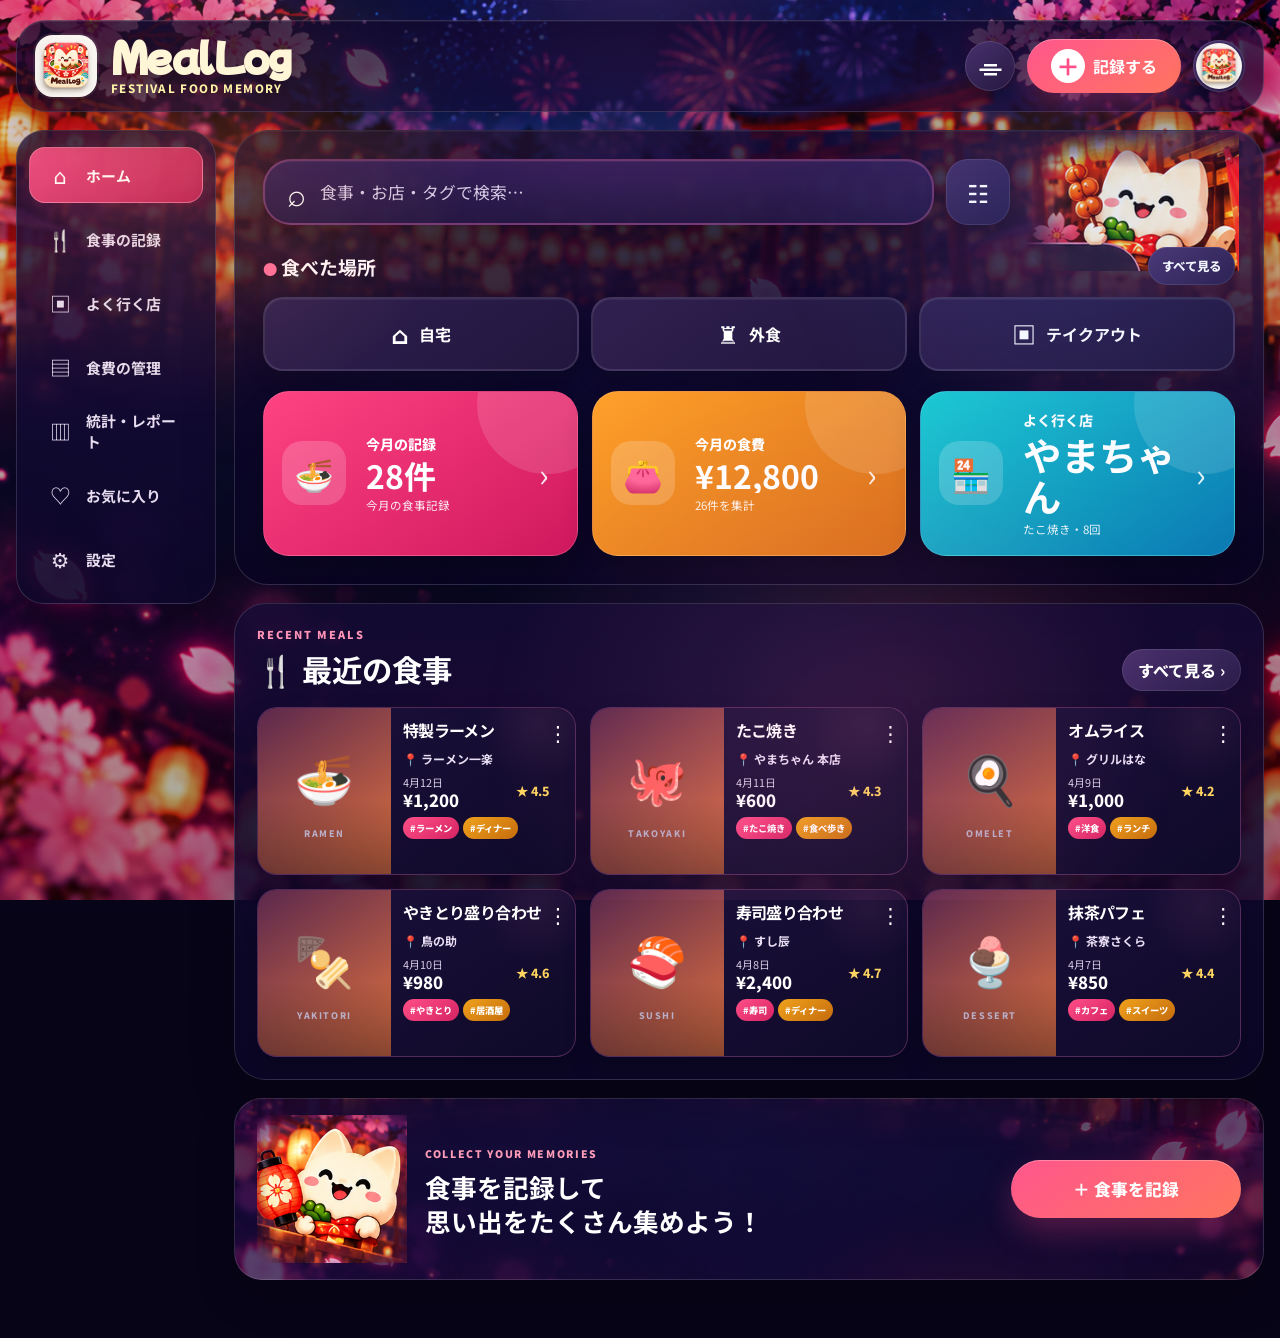
==== preview.html @ 5fcbb05e "Add files via upload" ====
<!doctype html>
<html lang="ja">
<head>
  <meta charset="utf-8" />
  <meta name="viewport" content="width=device-width, initial-scale=1, viewport-fit=cover" />
  <meta name="theme-color" content="#140b32" />
  <meta name="apple-mobile-web-app-capable" content="yes" />
  <meta name="apple-mobile-web-app-status-bar-style" content="default" />
  <meta name="apple-mobile-web-app-title" content="MealLog" />
  <title>MealLog | FOOD MEMORY</title>
  <meta name="description" content="お祭り気分で楽しく記録できる、写真付き食事記録アプリ MealLog" />
  <link rel="preconnect" href="https://fonts.googleapis.com" />
  <link rel="preconnect" href="https://fonts.gstatic.com" crossorigin />
  <link href="https://fonts.googleapis.com/css2?family=Mochiy+Pop+One&family=Noto+Sans+JP:wght@400;500;600;700;800&display=swap" rel="stylesheet" />
  <link rel="stylesheet" href="./styles.css?v=020" />
  <link rel="stylesheet" href="./v003.css?v=020" />
  <link rel="stylesheet" href="./v004.css?v=020" />
  <link rel="stylesheet" href="./v005.css?v=020" />
  <link rel="stylesheet" href="./v006.css?v=020" />
  <link rel="stylesheet" href="./v009.css?v=020" />
  <link rel="stylesheet" href="./v011.css?v=020" />
  <link rel="stylesheet" href="./v018.css?v=020" />
  <link rel="stylesheet" href="./v019.css?v=020" />
  <link rel="stylesheet" href="./v020.css?v=020" />
  <link rel="stylesheet" href="./v022.css?v=022" />
  <link rel="manifest" href="./manifest.webmanifest?v=022" />
  <link rel="icon" type="image/png" sizes="192x192" href="./icons/icon-192.png" />
  <link rel="apple-touch-icon" href="./icons/apple-touch-icon.png" />
<style>
.setup-view,.auth-view{display:none!important}.meal-cover-placeholder{display:grid;place-items:center;align-content:center;background:linear-gradient(145deg,#5b284d,#e37340)!important;color:white}.meal-cover-placeholder span{font-size:48px}.meal-cover-placeholder small{font-size:9px;letter-spacing:.18em;margin-top:8px}
</style></head>
<body>
  <div id="toast" class="toast" role="status" aria-live="polite"></div>

  <section id="setupView" class="setup-view hidden">
    <div class="setup-card">
      <img class="brand-icon large" src="./icons/icon-192.png" alt="" aria-hidden="true" />
      <p class="eyebrow">MealLog Ver.0.22</p>
      <h1>Supabaseの接続設定が必要です</h1>
      <p><code>config.js</code> にProject URLとPublishable keyを設定してください。</p>
    </div>
  </section>

  <section id="authView" class="auth-view hidden">
    <div class="auth-shell">
      <div class="auth-visual">
        <div class="auth-visual-content">
          <img class="brand-icon large" src="./icons/icon-192.png" alt="MealLog" />
          <p class="eyebrow light">MATSURI FOOD MEMORY</p>
          <div class="festival-mini-badges"><span>わくわく記録</span><span>写真で残す</span><span>毎日の一皿</span></div>
          <h1>今日のごはんを、<br />お祭り気分で残そう。</h1>
          <p>撮って・残して・見返して楽しい。ポップで使いやすい MealLog にデザインをアップデート。</p>
        </div>
        <div class="food-orbs" aria-hidden="true"><span></span><span></span><span></span></div>
      </div>

      <div class="auth-panel">
        <div class="auth-panel-inner">
          <div class="mobile-brand"><img class="brand-icon" src="./icons/icon-192.png" alt="" /><strong>MealLog</strong></div>
          <p class="eyebrow">WELCOME</p>
          <h2 id="authTitle">おかえりなさい</h2>
          <p id="authLead" class="subtle">Googleアカウントですぐにログインできます</p>

          <button id="googleLoginButton" class="google-button" type="button">
            <span class="google-icon" aria-hidden="true">
              <svg viewBox="0 0 24 24" width="20" height="20" role="img" aria-hidden="true">
                <path fill="#4285F4" d="M21.35 12.2c0-.64-.06-1.25-.16-1.84H12v3.48h5.25a4.5 4.5 0 0 1-1.95 2.95v2.45h3.16c1.85-1.7 2.89-4.22 2.89-7.04Z"/>
                <path fill="#34A853" d="M12 21.75c2.64 0 4.85-.88 6.46-2.39l-3.16-2.45c-.88.59-2 .94-3.3.94-2.55 0-4.72-1.72-5.49-4.04H3.25v2.53A9.75 9.75 0 0 0 12 21.75Z"/>
                <path fill="#FBBC05" d="M6.51 13.81A5.86 5.86 0 0 1 6.2 12c0-.63.11-1.24.31-1.81V7.66H3.25A9.75 9.75 0 0 0 2.25 12c0 1.57.38 3.06 1 4.34l3.26-2.53Z"/>
                <path fill="#EA4335" d="M12 6.15c1.44 0 2.73.5 3.75 1.47l2.8-2.8C16.85 3.24 14.64 2.25 12 2.25a9.75 9.75 0 0 0-8.75 5.41l3.26 2.53C7.28 7.87 9.45 6.15 12 6.15Z"/>
              </svg>
            </span>
            <span>Googleで続ける</span>
          </button>

          <div class="auth-divider"><span>または</span></div>
          <form id="authForm" class="form-stack">
            <label><span>メールアドレス</span><input id="emailInput" type="email" autocomplete="email" placeholder="name@example.com" required /></label>
            <label>
              <span>パスワード</span>
              <div class="password-wrap">
                <input id="passwordInput" type="password" autocomplete="current-password" minlength="6" placeholder="6文字以上" required />
                <button id="togglePassword" class="icon-button inside" type="button" aria-label="パスワードを表示">見る</button>
              </div>
            </label>
            <button id="authSubmit" class="primary-button" type="submit">ログイン</button>
          </form>
          <button id="switchAuthMode" class="text-button" type="button">はじめて使う方はこちら</button>
          <p id="authMessage" class="form-message" aria-live="polite"></p>
        </div>
      </div>
    </div>
  </section>

  <main id="appView" class="app-view">
    <div class="festival-shell">
      <header class="app-header">
        <div class="app-brand" aria-label="MealLog">
          <img src="./icons/icon-192.png" alt="MealLog" class="app-brand-icon" />
          <div class="app-brand-copy"><strong>MealLog</strong><small>FESTIVAL FOOD MEMORY</small></div>
        </div>
        <div class="app-header-actions">
          <button id="shareButtonTop" class="round-action share-action" type="button" aria-label="共有">⌯</button>
          <button id="openUploadTop" class="record-button" type="button"><span>＋</span><strong>記録する</strong></button>
          <button id="profileButton" class="profile-action" type="button" aria-label="アカウントメニュー"><img src="./icons/icon-192.png" alt="" /><span id="avatarText" class="visually-hidden">M</span></button>
        </div>
        <div id="profileMenu" class="profile-menu hidden"><p id="profileEmail"></p><button id="logoutButton" type="button">ログアウト</button></div>
      </header>

      <div class="app-layout">
        <aside class="desktop-sidebar" aria-label="メニュー">
          <button class="side-nav active" type="button" data-side-action="home"><span>⌂</span><b>ホーム</b></button>
          <button class="side-nav" type="button" data-side-action="meals"><span>🍴</span><b>食事の記録</b></button>
          <button class="side-nav" type="button" data-side-action="stores"><span>▣</span><b>よく行く店</b></button>
          <button class="side-nav" type="button" data-side-action="spend"><span>▤</span><b>食費の管理</b></button>
          <button class="side-nav" type="button" data-side-action="stats"><span>▥</span><b>統計・レポート</b></button>
          <button class="side-nav" type="button" data-side-action="favorite"><span>♡</span><b>お気に入り</b></button>
          <button class="side-nav" type="button" data-side-action="settings"><span>⚙</span><b>設定</b></button>
        </aside>

        <section class="main-stage">
          <section class="dashboard-panel">
            <div class="dashboard-mascot" aria-hidden="true"><img src="./assets/mascot-hero.png" alt="" /></div>
            <div class="search-row">
              <label class="search-field"><span>⌕</span><input id="heroSearchInput" type="search" placeholder="食事・お店・タグで検索…" /></label>
              <button id="heroRefreshButton" class="filter-button" type="button" aria-label="更新">☷</button>
            </div>

            <div class="place-section">
              <div class="place-section-head"><h2><span>●</span> 食べた場所</h2><button id="clearPlaceFilterButton" class="clear-place active" type="button">すべて見る</button></div>
              <div class="place-buttons">
                <button class="place-button home" type="button" data-place-filter="home"><span class="place-icon">⌂</span><strong>自宅</strong></button>
                <button class="place-button dineout" type="button" data-place-filter="dineout"><span class="place-icon">♜</span><strong>外食</strong></button>
                <button class="place-button takeout" type="button" data-place-filter="takeout"><span class="place-icon">▣</span><strong>テイクアウト</strong></button>
              </div>
            </div>

            <div class="summary-grid">
              <article class="summary-tile count-tile">
                <div class="summary-icon">🍜</div>
                <div class="summary-copy"><span>今月の記録</span><strong id="summaryCount">28件</strong><small id="summaryCountSub">今月の食事記録</small></div>
                <div class="summary-arrow">›</div>
              </article>
              <article class="summary-tile spend-tile">
                <div class="summary-icon">👛</div>
                <div class="summary-copy"><span>今月の食費</span><strong id="summarySpend">¥12,800</strong><small id="summarySpendSub">26件を集計</small></div>
                <div class="summary-arrow">›</div>
              </article>
              <article class="summary-tile store-tile">
                <div class="summary-icon shop-icon">🏪</div>
                <div class="summary-copy"><span>よく行く店</span><strong id="summaryTopStore">やまちゃん</strong><small id="summaryTopStoreSub">たこ焼き・8回</small></div>
                <div class="summary-arrow">›</div>
              </article>
            </div>
          </section>

          <section id="recentMealsSection" class="recent-panel">
            <div class="recent-heading"><div><p>RECENT MEALS</p><h2>🍴 最近の食事</h2></div><div class="view-tools"><input id="searchInput" type="search" hidden /><button id="refreshButton" class="view-all-button" type="button">すべて見る ›</button></div></div>
            <div id="loadingState" class="state-card hidden"></div>
      <div id="emptyState" class="empty-state hidden"></div>
      <div id="timeline" class="timeline-grid">
        <article class="meal-card"><div class="meal-cover meal-cover-placeholder"><span>🍜</span><small>RAMEN</small></div><div class="meal-body"><button class="meal-kebab">⋮</button><h3>特製ラーメン</h3><div class="meal-location-line"><span class="place-inline">📍 ラーメン一楽</span></div><div class="meal-stats-row"><strong class="meal-price-main">¥1,200</strong><span class="meal-rating-main">★ 4.5</span><time class="meal-card-date">4月12日</time></div><div class="meal-tags"><span class="meal-tag place">#ラーメン</span><span class="meal-tag storetag">#ディナー</span></div></div></article>
        <article class="meal-card"><div class="meal-cover meal-cover-placeholder"><span>🐙</span><small>TAKOYAKI</small></div><div class="meal-body"><button class="meal-kebab">⋮</button><h3>たこ焼き</h3><div class="meal-location-line"><span class="place-inline">📍 やまちゃん 本店</span></div><div class="meal-stats-row"><strong class="meal-price-main">¥600</strong><span class="meal-rating-main">★ 4.3</span><time class="meal-card-date">4月11日</time></div><div class="meal-tags"><span class="meal-tag place">#たこ焼き</span><span class="meal-tag storetag">#食べ歩き</span></div></div></article>
        <article class="meal-card"><div class="meal-cover meal-cover-placeholder"><span>🍳</span><small>OMELET</small></div><div class="meal-body"><button class="meal-kebab">⋮</button><h3>オムライス</h3><div class="meal-location-line"><span class="place-inline">📍 グリルはな</span></div><div class="meal-stats-row"><strong class="meal-price-main">¥1,000</strong><span class="meal-rating-main">★ 4.2</span><time class="meal-card-date">4月9日</time></div><div class="meal-tags"><span class="meal-tag place">#洋食</span><span class="meal-tag storetag">#ランチ</span></div></div></article>
        <article class="meal-card"><div class="meal-cover meal-cover-placeholder"><span>🍢</span><small>YAKITORI</small></div><div class="meal-body"><button class="meal-kebab">⋮</button><h3>やきとり盛り合わせ</h3><div class="meal-location-line"><span class="place-inline">📍 鳥の助</span></div><div class="meal-stats-row"><strong class="meal-price-main">¥980</strong><span class="meal-rating-main">★ 4.6</span><time class="meal-card-date">4月10日</time></div><div class="meal-tags"><span class="meal-tag place">#やきとり</span><span class="meal-tag storetag">#居酒屋</span></div></div></article>
        <article class="meal-card"><div class="meal-cover meal-cover-placeholder"><span>🍣</span><small>SUSHI</small></div><div class="meal-body"><button class="meal-kebab">⋮</button><h3>寿司盛り合わせ</h3><div class="meal-location-line"><span class="place-inline">📍 すし辰</span></div><div class="meal-stats-row"><strong class="meal-price-main">¥2,400</strong><span class="meal-rating-main">★ 4.7</span><time class="meal-card-date">4月8日</time></div><div class="meal-tags"><span class="meal-tag place">#寿司</span><span class="meal-tag storetag">#ディナー</span></div></div></article>
        <article class="meal-card"><div class="meal-cover meal-cover-placeholder"><span>🍨</span><small>DESSERT</small></div><div class="meal-body"><button class="meal-kebab">⋮</button><h3>抹茶パフェ</h3><div class="meal-location-line"><span class="place-inline">📍 茶寮さくら</span></div><div class="meal-stats-row"><strong class="meal-price-main">¥850</strong><span class="meal-rating-main">★ 4.4</span><time class="meal-card-date">4月7日</time></div><div class="meal-tags"><span class="meal-tag place">#カフェ</span><span class="meal-tag storetag">#スイーツ</span></div></div></article>
      </div>
          </section>

          <section class="bottom-cta" aria-label="記録の案内">
            <div class="cta-mascot"><img src="./assets/mascot-bottom.png" alt="" /></div>
            <div class="cta-copy"><small>COLLECT YOUR MEMORIES</small><h3>食事を記録して<br />思い出をたくさん集めよう！</h3></div>
            <button id="openUploadBottom" class="record-button large" type="button">＋ 食事を記録</button>
          </section>
        </section>
      </div>
    </div>
  </main>

  <dialog id="uploadDialog" class="modal">
    <form id="mealForm" method="dialog" class="modal-card">
      <div class="modal-header">
        <div><p id="formEyebrow" class="eyebrow">NEW ENTRY</p><h2 id="formTitle">食事を記録</h2></div>
        <button id="closeUpload" class="icon-button" type="button" aria-label="閉じる">×</button>
      </div>

      <div class="photo-actions">
        <button id="cameraButton" class="photo-action camera" type="button"><span class="action-icon">●</span><span><strong>カメラで撮る</strong><small>今の一皿を撮影</small></span></button>
        <button id="libraryButton" class="photo-action library" type="button"><span class="action-icon">▦</span><span><strong>写真から選ぶ</strong><small>複数選択できます</small></span></button>
        <input id="cameraInput" class="visually-hidden" type="file" accept="image/*" capture="environment" />
        <input id="libraryInput" class="visually-hidden" type="file" accept="image/*" multiple />
      </div>

      <div id="previewArea" class="preview-area hidden">
        <div class="preview-heading"><span>写真</span><button id="clearPhotos" type="button">すべて外す</button></div>
        <div id="previewGrid" class="preview-grid"></div>
        <p id="photoEditHint" class="photo-edit-hint hidden">既存写真の×を押すと、保存時にクラウドから削除されます。</p>
      </div>

      <div class="form-grid">
        <label class="wide"><span>食べたもの</span><input id="mealTitle" type="text" maxlength="80" placeholder="例：豚骨ラーメン" required /></label>

        <div class="wide field-block">
          <span class="field-label">食べた場所</span>
          <div class="choice-pills" role="radiogroup" aria-label="食べた場所">
            <label><input type="radio" name="placeType" value="home" checked /><span>自宅</span></label>
            <label><input type="radio" name="placeType" value="dineout" /><span>外食</span></label>
            <label><input type="radio" name="placeType" value="takeout" /><span>テイクアウト</span></label>
          </div>
        </div>

        <label id="storeNameField" class="wide hidden"><span>店舗名 <em>任意</em></span><input id="storeName" type="text" maxlength="120" placeholder="例：○○ラーメン 敦賀店" /></label>

        <label class="price-field"><span>価格 <em>任意</em></span><input id="priceInput" type="number" min="0" step="1" inputmode="numeric" placeholder="例：980" /><small>円。入力すると店舗ごとの集計に使えます。</small></label>

        <label class="wide share-select-field">
          <span>共有範囲</span>
          <select id="shareGroupSelect">
            <option value="">自分だけ</option>
          </select>
          <small>共有グループを選ぶと、そのメンバーにもこの記録が表示されます。</small>
        </label>

        <label><span>日時</span><input id="eatenAt" type="datetime-local" required /></label>

        <div class="wide field-block rating-block">
          <span class="field-label">評価 <em>任意</em></span>
          <div class="rating-row">
            <div id="ratingStars" class="rating-stars" aria-label="評価">
              <button type="button" data-rating="1" aria-label="1点">★</button>
              <button type="button" data-rating="2" aria-label="2点">★</button>
              <button type="button" data-rating="3" aria-label="3点">★</button>
              <button type="button" data-rating="4" aria-label="4点">★</button>
              <button type="button" data-rating="5" aria-label="5点">★</button>
            </div>
            <button id="clearRating" class="clear-rating" type="button">未評価に戻す</button>
          </div>
          <input id="ratingInput" type="hidden" value="" />
        </div>

        <label class="wide"><span>メモ <em>任意</em></span><textarea id="mealNote" rows="4" maxlength="800" placeholder="おいしかったもの、また食べたいものなど"></textarea></label>
      </div>

      <div class="modal-footer"><span id="uploadStatus" class="upload-status"></span><button id="saveMeal" class="primary-button" type="submit">クラウドに保存</button></div>
    </form>
  </dialog>

  <dialog id="detailDialog" class="modal detail-modal">
    <article class="modal-card detail-card">
      <button id="closeDetail" class="icon-button detail-close" type="button" aria-label="閉じる">×</button>
      <div id="detailContent"></div>
    </article>
  </dialog>

  <dialog id="storeHistoryDialog" class="modal store-history-modal">
    <article class="modal-card store-history-card">
      <button id="closeStoreHistory" class="icon-button detail-close" type="button" aria-label="閉じる">×</button>
      <div id="storeHistoryContent"></div>
    </article>
  </dialog>

  <dialog id="shareDialog" class="modal share-modal">
    <article class="modal-card share-card">
      <div class="modal-header">
        <div>
          <p class="eyebrow">SHARING</p>
          <h2>共有グループ</h2>
          <p class="share-lead">家族などでグループを作ると、同じ食事記録をそれぞれの端末から見られます。</p>
        </div>
        <button id="closeShare" class="icon-button" type="button" aria-label="閉じる">×</button>
      </div>

      <div id="shareGroupsList" class="share-groups-list"></div>

      <div class="share-actions-grid">
        <form id="createGroupForm" class="share-action-card">
          <span class="share-action-kicker">新しく作る</span>
          <strong>共有グループを作成</strong>
          <input id="newGroupName" type="text" maxlength="40" placeholder="例：家族" required />
          <button class="primary-button small" type="submit">グループを作る</button>
        </form>

        <form id="joinGroupForm" class="share-action-card">
          <span class="share-action-kicker">参加する</span>
          <strong>招待コードで参加</strong>
          <input id="inviteCodeInput" type="text" maxlength="20" autocomplete="off" placeholder="招待コード" required />
          <button class="secondary-button share-join-button" type="submit">参加する</button>
        </form>
      </div>

      <p id="shareMessage" class="share-message" aria-live="polite"></p>
    </article>
  </dialog>

</body>
</html>
---- styles.css ----
:root {
  --bg: #fff8f5;
  --surface: rgba(255,255,255,.86);
  --surface-solid: #ffffff;
  --ink: #241f1d;
  --muted: #847873;
  --line: #eee4df;
  --brand: #ff5e78;
  --brand-deep: #eb3f61;
  --brand-soft: #ffe6eb;
  --peach: #ffd5c7;
  --shadow: 0 20px 55px rgba(83, 48, 40, .10);
  --shadow-soft: 0 10px 30px rgba(83, 48, 40, .08);
  --radius-xl: 30px;
  --radius-lg: 22px;
  --radius-md: 16px;
}

* { box-sizing: border-box; }
html { min-height: 100%; background: var(--bg); }
body {
  margin: 0;
  min-height: 100vh;
  font-family: "Noto Sans JP", system-ui, -apple-system, BlinkMacSystemFont, "Segoe UI", sans-serif;
  color: var(--ink);
  background:
    radial-gradient(circle at 7% 4%, rgba(255, 193, 181, .35), transparent 27rem),
    radial-gradient(circle at 92% 12%, rgba(255, 226, 220, .7), transparent 24rem),
    var(--bg);
}
button, input, textarea { font: inherit; }
button { cursor: pointer; }
.hidden { display: none !important; }
.visually-hidden { position:absolute !important; width:1px; height:1px; padding:0; margin:-1px; overflow:hidden; clip:rect(0,0,0,0); white-space:nowrap; border:0; }

.eyebrow { margin: 0 0 8px; font-size: 11px; font-weight: 800; letter-spacing: .18em; color: var(--brand-deep); }
.eyebrow.light { color: rgba(255,255,255,.72); }
.subtle { color: var(--muted); }

.brand-mark {
  width: 42px; height: 42px; border-radius: 14px; display:grid; place-items:center;
  background: linear-gradient(145deg, #ff7c90, #f34567); color:white; font-weight: 800;
  box-shadow: 0 9px 20px rgba(239,63,97,.24);
}
.brand-mark.large { width: 64px; height: 64px; border-radius: 20px; font-size: 22px; }

/* Setup */
.setup-view { min-height:100vh; display:grid; place-items:center; padding:24px; }
.setup-card { max-width:620px; background:white; border:1px solid var(--line); border-radius:28px; padding:34px; box-shadow:var(--shadow); }
.setup-card h1 { margin:12px 0; font-size:clamp(24px,4vw,36px); }
.setup-card p { color:var(--muted); line-height:1.8; }
.setup-card code { background:#fff1f4; color:#c62d4e; padding:2px 6px; border-radius:6px; }
.setup-files { display:flex; flex-wrap:wrap; gap:8px; margin-top:18px; }
.setup-files span { padding:8px 11px; border-radius:999px; background:#f7f2ef; font-size:12px; font-weight:700; }

/* Auth */
.auth-view { min-height:100vh; padding:22px; display:grid; place-items:center; }
.auth-shell { width:min(1080px,100%); min-height:680px; border-radius:36px; overflow:hidden; display:grid; grid-template-columns:1.08fr .92fr; background:white; box-shadow:var(--shadow); border:1px solid rgba(255,255,255,.9); }
.auth-visual { position:relative; overflow:hidden; padding:56px; color:white; background:
  linear-gradient(150deg, rgba(86,33,27,.12), rgba(45,14,10,.26)),
  radial-gradient(circle at 25% 20%, #ff9b8c 0, #ff6d79 35%, #e94362 100%); }
.auth-visual::after { content:""; position:absolute; inset:auto -80px -120px auto; width:430px; height:430px; border-radius:50%; background:rgba(255,255,255,.10); filter:blur(1px); }
.auth-visual-content { position:relative; z-index:2; max-width:470px; }
.auth-visual h1 { font-size:clamp(38px,5.2vw,64px); letter-spacing:-.04em; line-height:1.18; margin:26px 0 18px; }
.auth-visual p { line-height:1.9; color:rgba(255,255,255,.85); }
.food-orbs span { position:absolute; border-radius:50%; background:rgba(255,255,255,.13); border:1px solid rgba(255,255,255,.18); backdrop-filter:blur(12px); }
.food-orbs span:nth-child(1){ width:145px;height:145px;right:62px;top:70px; }
.food-orbs span:nth-child(2){ width:82px;height:82px;right:170px;bottom:90px; }
.food-orbs span:nth-child(3){ width:210px;height:210px;left:-90px;bottom:-40px; }
.auth-panel { display:grid; place-items:center; padding:52px; }
.auth-panel-inner { width:min(380px,100%); }
.auth-panel h2 { margin:0; font-size:34px; letter-spacing:-.03em; }
.mobile-brand { display:none; align-items:center; gap:12px; margin-bottom:34px; }
.google-button { width:100%; min-height:52px; margin-top:26px; border:1px solid #ded7d3; border-radius:14px; background:#fff; color:#332d2a; display:flex; align-items:center; justify-content:center; gap:11px; font-weight:700; box-shadow:0 7px 20px rgba(83,48,40,.05); transition:.18s ease; }
.google-button:hover { background:#fffaf8; border-color:#cfc5c0; transform:translateY(-1px); box-shadow:0 10px 24px rgba(83,48,40,.08); }
.google-button:disabled { opacity:.6; cursor:not-allowed; transform:none; }
.google-icon { width:22px; height:22px; display:grid; place-items:center; flex:0 0 auto; }
.auth-divider { display:flex; align-items:center; gap:12px; margin:22px 0 0; color:#a0948f; font-size:11px; }
.auth-divider::before,.auth-divider::after { content:""; height:1px; flex:1; background:var(--line); }
.auth-divider span { white-space:nowrap; }
.form-stack { display:grid; gap:18px; margin-top:28px; }
.form-stack label > span, .form-grid label > span { display:block; margin-bottom:8px; font-size:13px; font-weight:700; color:#5f5652; }
input, textarea { width:100%; border:1px solid var(--line); border-radius:14px; padding:14px 15px; background:#fffdfc; color:var(--ink); outline:none; transition:.2s ease; }
input:focus, textarea:focus { border-color:#ff8798; box-shadow:0 0 0 4px rgba(255,94,120,.10); background:white; }
.password-wrap { position:relative; }
.password-wrap input { padding-right:62px; }
.icon-button.inside { position:absolute; right:8px; top:50%; transform:translateY(-50%); font-size:11px; }
.primary-button { border:0; color:white; background:linear-gradient(135deg,var(--brand),var(--brand-deep)); border-radius:14px; min-height:50px; padding:0 20px; font-weight:800; box-shadow:0 12px 25px rgba(235,63,97,.20); }
.primary-button:hover { filter:brightness(.98); transform:translateY(-1px); }
.primary-button:disabled { opacity:.6; cursor:not-allowed; transform:none; }
.primary-button.small { min-height:44px; }
.text-button { width:100%; border:0; background:transparent; color:var(--brand-deep); font-weight:700; margin-top:18px; padding:10px; }
.form-message { min-height:22px; margin:10px 0 0; font-size:12px; color:#bb3751; line-height:1.6; }

/* App */
.topbar { position:sticky; top:0; z-index:20; height:78px; padding:0 max(22px,calc((100vw - 1180px)/2)); display:flex; align-items:center; justify-content:space-between; background:rgba(255,248,245,.82); backdrop-filter:blur(18px); border-bottom:1px solid rgba(238,228,223,.75); }
.brand { display:flex; align-items:center; gap:12px; text-decoration:none; color:var(--ink); }
.brand strong { display:block; font-size:18px; letter-spacing:-.02em; }
.brand small { color:var(--muted); text-transform:uppercase; letter-spacing:.12em; font-size:8px; }
.topbar-actions { display:flex; align-items:center; gap:10px; }
.compact-add { border:0; border-radius:999px; background:#241f1d; color:white; padding:11px 16px; font-size:12px; font-weight:800; }
.avatar-button { width:42px; height:42px; border-radius:50%; border:1px solid var(--line); background:white; font-weight:800; color:var(--brand-deep); box-shadow:var(--shadow-soft); }
.profile-menu { position:fixed; z-index:40; top:70px; right:max(22px,calc((100vw - 1180px)/2)); min-width:250px; padding:16px; border:1px solid var(--line); background:white; border-radius:18px; box-shadow:var(--shadow); }
.profile-menu p { font-size:12px; color:var(--muted); overflow-wrap:anywhere; }
.profile-menu button { width:100%; border:0; border-radius:12px; background:#fff0f3; color:#be2d4b; padding:11px; font-weight:700; }

.hero { width:min(1180px,calc(100% - 44px)); margin:44px auto 24px; min-height:260px; border-radius:34px; padding:42px; display:flex; align-items:flex-end; justify-content:space-between; gap:30px; background:
  linear-gradient(110deg, rgba(255,255,255,.94), rgba(255,246,243,.79)),
  radial-gradient(circle at 90% 20%, #ffb6ad, transparent 18rem); border:1px solid rgba(255,255,255,.9); box-shadow:var(--shadow-soft); overflow:hidden; position:relative; }
.hero::before { content:""; position:absolute; width:310px; height:310px; right:-80px; top:-100px; border-radius:50%; background:linear-gradient(145deg,#ffb3ae,#ff7288); opacity:.35; }
.hero::after { content:""; position:absolute; width:160px; height:160px; right:220px; bottom:-100px; border-radius:50%; background:#ffd6cd; opacity:.55; }
.hero > * { position:relative; z-index:2; }
.hero h1 { font-size:clamp(30px,4.6vw,54px); line-height:1.22; letter-spacing:-.045em; margin:0 0 14px; }
.hero p:not(.eyebrow) { margin:0; max-width:650px; color:var(--muted); line-height:1.8; }
.hero-add { flex:0 0 auto; display:flex; align-items:center; gap:12px; min-width:215px; padding:14px; border:0; background:#241f1d; color:white; border-radius:18px; box-shadow:0 12px 28px rgba(36,31,29,.18); text-align:left; }
.hero-add-icon { width:44px;height:44px;border-radius:14px;display:grid;place-items:center;background:var(--brand);font-size:26px; }
.hero-add strong,.hero-add small { display:block; }
.hero-add small { color:#cfc9c6; margin-top:2px; font-size:10px; }

.content-shell { width:min(1180px,calc(100% - 44px)); margin:0 auto 110px; }
.section-heading { display:flex; justify-content:space-between; align-items:end; gap:20px; padding:22px 2px; }
.section-heading h2 { margin:0; font-size:28px; letter-spacing:-.035em; }
.view-tools { display:flex; gap:10px; align-items:center; }
.search-box { min-width:290px; display:flex; align-items:center; gap:8px; padding:0 12px; background:white; border:1px solid var(--line); border-radius:14px; }
.search-box input { border:0; box-shadow:none!important; padding:11px 0; background:transparent; }
.secondary-button { border:1px solid var(--line); border-radius:14px; background:white; padding:11px 15px; font-weight:700; color:#625853; }

.timeline-grid { display:grid; grid-template-columns:repeat(3,1fr); gap:18px; }
.meal-card { min-width:0; background:white; border:1px solid var(--line); border-radius:24px; overflow:hidden; box-shadow:var(--shadow-soft); transition:.18s ease; }
.meal-card:hover { transform:translateY(-3px); box-shadow:var(--shadow); }
.meal-cover { position:relative; aspect-ratio:4/3; overflow:hidden; background:#f3ece9; cursor:pointer; }
.meal-cover img { width:100%; height:100%; object-fit:cover; display:block; transition:.25s ease; }
.meal-card:hover .meal-cover img { transform:scale(1.025); }
.photo-count { position:absolute; right:12px; bottom:12px; padding:6px 9px; border-radius:999px; background:rgba(28,24,23,.72); color:white; font-size:10px; backdrop-filter:blur(10px); }
.meal-body { padding:18px; }
.meal-meta { display:flex; align-items:center; justify-content:space-between; gap:8px; color:var(--muted); font-size:10px; }
.meal-card h3 { margin:8px 0 7px; font-size:19px; line-height:1.45; letter-spacing:-.02em; }
.meal-note { color:#766c67; font-size:12px; line-height:1.7; display:-webkit-box; -webkit-line-clamp:2; -webkit-box-orient:vertical; overflow:hidden; min-height:40px; }
.meal-actions { display:flex; justify-content:space-between; align-items:center; margin-top:15px; }
.view-entry { border:0; background:var(--brand-soft); color:var(--brand-deep); border-radius:999px; padding:8px 12px; font-size:11px; font-weight:800; }
.delete-entry { border:0; background:transparent; color:#a09691; padding:7px; font-size:11px; }
.delete-entry:hover { color:#c93050; }

.state-card,.empty-state { min-height:300px; border:1px dashed #dfd2cc; border-radius:24px; display:grid; place-items:center; align-content:center; text-align:center; color:var(--muted); background:rgba(255,255,255,.55); }
.spinner { width:30px;height:30px;border-radius:50%;border:3px solid #f5d8dd;border-top-color:var(--brand);animation:spin .7s linear infinite; }
@keyframes spin { to { transform:rotate(360deg); } }
.empty-icon { width:58px;height:58px;border-radius:20px;background:var(--brand-soft);color:var(--brand);display:grid;place-items:center;font-size:28px;margin-bottom:8px; }
.empty-state h3 { margin:4px 0; color:var(--ink); }
.empty-state p { margin:4px 0 18px; }

.bottom-nav { display:none; }

/* Modal */
.modal { border:0; padding:0; background:transparent; max-width:none; max-height:none; width:100%; height:100%; }
.modal::backdrop { background:rgba(35,28,25,.45); backdrop-filter:blur(8px); }
.modal-card { width:min(720px,calc(100% - 28px)); max-height:calc(100vh - 40px); overflow:auto; margin:20px auto; background:#fffdfc; border-radius:28px; box-shadow:0 32px 90px rgba(33,24,21,.24); padding:26px; }
.modal-header { display:flex; justify-content:space-between; align-items:start; gap:20px; margin-bottom:18px; }
.modal-header h2 { margin:0; font-size:28px; }
.icon-button { border:0; background:#f4efec; color:#625853; min-width:38px; height:38px; border-radius:12px; font-weight:800; }
.photo-actions { display:grid; grid-template-columns:1fr 1fr; gap:12px; }
.photo-action { min-height:98px; border:1px solid var(--line); border-radius:20px; padding:16px; display:flex; align-items:center; gap:13px; text-align:left; background:white; }
.photo-action:hover { border-color:#ffb2bd; background:#fff9fa; }
.action-icon { width:44px;height:44px;border-radius:15px;display:grid;place-items:center;background:var(--brand-soft);color:var(--brand-deep); }
.photo-action strong,.photo-action small { display:block; }
.photo-action small { color:var(--muted); margin-top:3px; font-size:10px; }
.preview-area { margin-top:18px; padding:15px; border-radius:20px; background:#f8f3f0; }
.preview-heading { display:flex; justify-content:space-between; align-items:center; margin-bottom:10px; font-size:12px; font-weight:700; }
.preview-heading button { border:0; background:transparent; color:#b83852; font-size:11px; }
.preview-grid { display:grid; grid-template-columns:repeat(4,1fr); gap:8px; }
.preview-item { position:relative; aspect-ratio:1; border-radius:14px; overflow:hidden; background:#eadfd9; }
.preview-item img { width:100%;height:100%;object-fit:cover;display:block; }
.preview-item button { position:absolute;right:5px;top:5px;width:26px;height:26px;border:0;border-radius:50%;background:rgba(35,30,28,.72);color:white; }
.form-grid { display:grid; grid-template-columns:1fr; gap:14px; margin-top:20px; }
.form-grid label.wide { grid-column:1/-1; }
.form-grid em { font-style:normal; color:#a39791; font-weight:500; }
textarea { resize:vertical; min-height:98px; }
.modal-footer { display:flex; align-items:center; justify-content:space-between; gap:16px; margin-top:20px; }
.upload-status { color:var(--muted); font-size:11px; line-height:1.6; }

.detail-card { position:relative; padding:0; overflow:hidden; }
.detail-close { position:absolute; top:14px; right:14px; z-index:3; background:rgba(255,255,255,.9); }
.detail-gallery { display:grid; grid-template-columns:2fr 1fr; gap:3px; max-height:430px; overflow:hidden; background:#eee6e2; }
.detail-gallery img { width:100%;height:100%;object-fit:cover;min-height:210px; }
.detail-gallery img:first-child { grid-row:span 2; }
.detail-info { padding:26px; }
.detail-info h2 { font-size:30px; margin:0 0 8px; }
.detail-date { color:var(--muted); font-size:12px; }
.detail-note { white-space:pre-wrap; line-height:1.9; color:#635a56; margin-top:18px; }
.detail-delete { margin-top:22px; border:0; background:#fff0f3; color:#c43150; border-radius:12px; padding:11px 14px; font-weight:700; }

.toast { position:fixed; left:50%; bottom:28px; transform:translate(-50%,20px); z-index:100; max-width:min(520px,calc(100% - 30px)); background:#282321; color:white; border-radius:14px; padding:12px 16px; font-size:12px; opacity:0; pointer-events:none; transition:.25s ease; box-shadow:var(--shadow); }
.toast.show { opacity:1; transform:translate(-50%,0); }

@media (max-width: 900px) {
  .auth-shell { grid-template-columns:1fr; min-height:auto; max-width:560px; }
  .auth-visual { display:none; }
  .auth-panel { padding:38px 28px; }
  .mobile-brand { display:flex; }
  .timeline-grid { grid-template-columns:repeat(2,1fr); }
  .hero { align-items:start; padding:32px; }
  .hero-add { min-width:auto; }
}

@media (max-width: 640px) {
  body { padding-bottom:74px; }
  .topbar { height:66px; padding:0 16px; }
  .brand-mark { width:38px;height:38px;border-radius:13px; }
  .brand small { display:none; }
  .brand strong { font-size:17px; }
  .compact-add { display:none; }
  .profile-menu { right:14px; top:62px; }
  .hero { width:calc(100% - 24px); margin:20px auto 10px; min-height:230px; padding:24px; border-radius:27px; align-items:start; flex-direction:column; justify-content:space-between; }
  .hero h1 { font-size:34px; }
  .hero p:not(.eyebrow) { font-size:12px; }
  .desktop-break { display:none; }
  .hero-add { width:100%; }
  .content-shell { width:calc(100% - 24px); margin-bottom:28px; }
  .section-heading { align-items:stretch; flex-direction:column; padding-top:20px; }
  .view-tools { width:100%; }
  .search-box { min-width:0; flex:1; }
  .secondary-button { display:none; }
  .timeline-grid { grid-template-columns:1fr; gap:14px; }
  .meal-card { display:grid; grid-template-columns:128px 1fr; border-radius:20px; }
  .meal-cover { aspect-ratio:auto; min-height:168px; }
  .meal-body { padding:14px; min-width:0; }
  .meal-card h3 { font-size:16px; }
  .meal-note { font-size:11px; -webkit-line-clamp:2; min-height:36px; }
  .photo-count { right:7px; bottom:7px; }
  .bottom-nav { position:fixed; left:50%; bottom:10px; transform:translateX(-50%); z-index:30; width:calc(100% - 24px); height:62px; display:grid; grid-template-columns:1fr 1fr 1fr; align-items:center; padding:6px; border:1px solid rgba(235,226,221,.9); border-radius:22px; background:rgba(255,255,255,.92); backdrop-filter:blur(18px); box-shadow:0 12px 40px rgba(60,40,34,.15); }
  .bottom-nav button { height:50px; border:0; border-radius:16px; background:transparent; color:#8e817c; display:grid; place-items:center; align-content:center; gap:2px; }
  .bottom-nav button.active { color:var(--brand-deep); background:#fff1f4; }
  .bottom-nav button span { font-size:18px; }
  .bottom-nav button small { font-size:9px; font-weight:700; }
  .bottom-nav .nav-add { color:white; background:linear-gradient(135deg,var(--brand),var(--brand-deep)); margin:-16px 10px 0; height:54px; box-shadow:0 10px 24px rgba(235,63,97,.22); }
  .modal-card { width:100%; max-height:90vh; margin:10vh 0 0; border-radius:28px 28px 0 0; min-height:calc(90vh); padding:20px; }
  .photo-actions { grid-template-columns:1fr 1fr; }
  .photo-action { min-height:90px; padding:12px; align-items:flex-start; flex-direction:column; gap:8px; }
  .action-icon { width:36px;height:36px;border-radius:12px; }
  .preview-grid { grid-template-columns:repeat(3,1fr); }
  .modal-footer { position:sticky; bottom:-20px; background:#fffdfc; padding:12px 0 20px; flex-direction:column; align-items:stretch; }
  .detail-card { padding:0; }
  .detail-gallery { max-height:360px; }
  .detail-info { padding:22px; }
  .detail-info h2 { font-size:25px; }
}
---- v003.css ----
/* MealLog Ver.0.03 additions */
.field-block { min-width:0; }
.field-label { display:block; margin-bottom:8px; font-size:13px; font-weight:700; color:#5f5652; }
.field-label em { font-style:normal; color:#a39791; font-weight:500; }
.choice-pills { display:grid; grid-template-columns:repeat(3,1fr); gap:8px; }
.choice-pills label { cursor:pointer; }
.choice-pills input { position:absolute; opacity:0; pointer-events:none; }
.choice-pills span { min-height:46px; display:flex; align-items:center; justify-content:center; padding:0 10px; border:1px solid var(--line); border-radius:14px; background:#fffdfc; color:#746965; font-size:12px; font-weight:700; transition:.18s ease; }
.choice-pills input:checked + span { color:var(--brand-deep); border-color:#ff9dad; background:var(--brand-soft); box-shadow:0 0 0 3px rgba(255,94,120,.08); }
.choice-pills label:hover span { border-color:#ffc2cb; }
.rating-row { display:flex; align-items:center; gap:12px; flex-wrap:wrap; }
.rating-stars { display:flex; gap:4px; }
.rating-stars button { border:0; background:transparent; color:#ddd2cd; padding:2px; font-size:30px; line-height:1; transition:.14s ease; }
.rating-stars button.active { color:#f6b73c; transform:translateY(-1px); }
.rating-stars button:hover { color:#f2c66f; }
.clear-rating { border:0; background:transparent; color:#978b86; font-size:11px; padding:7px 4px; }
.clear-rating:hover { color:#c83b57; }
.meal-tags { display:flex; align-items:center; gap:6px; flex-wrap:wrap; margin-top:9px; }
.meal-tag { display:inline-flex; align-items:center; min-height:26px; padding:0 9px; border-radius:999px; font-size:10px; font-weight:700; white-space:nowrap; }
.meal-tag.place { color:#7a5548; background:#f7eee9; }
.meal-tag.store { color:#655d91; background:#f0eefb; max-width:190px; overflow:hidden; text-overflow:ellipsis; }
.meal-tag.rating { color:#9a6810; background:#fff2ce; }
.detail-tags { display:flex; gap:8px; flex-wrap:wrap; margin:12px 0 0; }
.detail-store { margin-top:14px; padding:14px 16px; border-radius:16px; background:#faf5f2; color:#5f5652; font-size:13px; }
.detail-store strong { display:block; margin-bottom:3px; color:#2f2926; }

@media (max-width:640px) {
  .choice-pills { gap:6px; }
  .choice-pills span { min-height:43px; padding:0 6px; font-size:11px; }
  .rating-stars button { font-size:27px; }
  .meal-tags { margin-top:7px; gap:4px; }
  .meal-tag { min-height:23px; padding:0 7px; font-size:9px; }
  .meal-tag.store { max-width:120px; }
}
---- v004.css ----
/* MealLog Ver.0.04 additions */

.meal-action-right {
  display:flex;
  align-items:center;
  gap:4px;
}

.edit-entry {
  border:0;
  background:transparent;
  color:#6f625d;
  padding:7px;
  font-size:11px;
}

.edit-entry:hover {
  color:var(--brand-deep);
}

.store-history-button {
  border:0;
  cursor:pointer;
  font:inherit;
}

.store-history-button:hover {
  filter:brightness(.96);
  box-shadow:0 0 0 2px rgba(101,93,145,.08);
}

.photo-edit-hint {
  margin:10px 0 0;
  color:#8c7e78;
  font-size:10px;
  line-height:1.6;
}

.preview-item .photo-state-label {
  position:absolute;
  left:5px;
  bottom:5px;
  padding:4px 6px;
  border-radius:999px;
  background:rgba(35,30,28,.72);
  color:#fff;
  font-size:8px;
  font-weight:700;
  backdrop-filter:blur(8px);
}

.preview-item .photo-state-label.new {
  background:rgba(235,63,97,.82);
}

.detail-store.store-detail-button {
  width:100%;
  border:0;
  display:flex;
  align-items:center;
  justify-content:space-between;
  gap:14px;
  text-align:left;
  cursor:pointer;
}

.store-detail-arrow {
  color:var(--brand-deep);
  font-size:11px;
  font-weight:700;
  white-space:nowrap;
}

.detail-actions-v004 {
  display:flex;
  gap:10px;
  flex-wrap:wrap;
  margin-top:22px;
}

.detail-edit,
.detail-actions-v004 .detail-delete {
  margin-top:0;
  border:0;
  border-radius:12px;
  padding:11px 14px;
  font-weight:700;
}

.detail-edit {
  background:#f3f0ff;
  color:#655d91;
}

.detail-actions-v004 .detail-delete {
  background:#fff0f3;
  color:#c43150;
}

.store-history-card {
  position:relative;
  width:min(680px,calc(100% - 28px));
  padding:0;
  overflow:hidden;
}

.store-history-header {
  padding:30px 30px 22px;
  background:
    radial-gradient(circle at 95% 0, rgba(255,174,181,.35), transparent 14rem),
    linear-gradient(135deg,#fff,#fff8f5);
  border-bottom:1px solid var(--line);
}

.store-history-header h2 {
  margin:0;
  padding-right:44px;
  font-size:30px;
  letter-spacing:-.035em;
  overflow-wrap:anywhere;
}

.store-stats {
  margin-top:20px;
  display:grid;
  grid-template-columns:repeat(3,1fr);
  gap:9px;
}

.store-stats > div {
  min-width:0;
  padding:13px;
  border:1px solid var(--line);
  border-radius:16px;
  background:rgba(255,255,255,.72);
}

.store-stats strong,
.store-stats span {
  display:block;
}

.store-stats strong {
  font-size:18px;
  color:var(--ink);
}

.store-stats span {
  margin-top:2px;
  color:var(--muted);
  font-size:9px;
}

.store-history-list {
  padding:12px 18px 22px;
  display:grid;
  gap:8px;
  max-height:55vh;
  overflow:auto;
}

.store-history-entry {
  width:100%;
  border:1px solid transparent;
  border-radius:17px;
  background:transparent;
  padding:9px;
  display:grid;
  grid-template-columns:82px 1fr;
  gap:12px;
  text-align:left;
  color:inherit;
}

.store-history-entry:hover {
  border-color:var(--line);
  background:#fff9f7;
}

.store-history-thumb {
  width:82px;
  height:72px;
  border-radius:13px;
  overflow:hidden;
  display:grid;
  place-items:center;
  background:#f2eae6;
  color:#9d908a;
  font-size:9px;
}

.store-history-thumb img {
  width:100%;
  height:100%;
  object-fit:cover;
}

.store-history-entry-main {
  min-width:0;
  display:flex;
  flex-direction:column;
  justify-content:center;
}

.store-history-entry-main strong {
  font-size:14px;
  line-height:1.45;
}

.store-history-entry-main small {
  margin-top:3px;
  color:var(--muted);
  font-size:9px;
}

.store-history-entry-meta {
  margin-top:5px;
  color:#756964;
  font-size:10px;
  line-height:1.45;
  white-space:nowrap;
  overflow:hidden;
  text-overflow:ellipsis;
}

@media (max-width:640px) {
  .meal-actions {
    gap:6px;
  }

  .meal-action-right {
    gap:0;
  }

  .edit-entry,
  .delete-entry {
    padding:6px 5px;
    font-size:10px;
  }

  .store-history-card {
    width:100%;
    min-height:88vh;
    margin:12vh 0 0;
    border-radius:28px 28px 0 0;
  }

  .store-history-header {
    padding:24px 20px 18px;
  }

  .store-history-header h2 {
    font-size:25px;
  }

  .store-stats {
    gap:6px;
  }

  .store-stats > div {
    padding:10px;
  }

  .store-stats strong {
    font-size:15px;
  }

  .store-history-list {
    max-height:59vh;
    padding:10px 12px 24px;
  }

  .store-history-entry {
    grid-template-columns:70px 1fr;
    padding:7px;
    gap:10px;
  }

  .store-history-thumb {
    width:70px;
    height:64px;
  }

  .detail-actions-v004 {
    flex-direction:column;
  }

  .detail-edit,
  .detail-actions-v004 .detail-delete {
    width:100%;
  }
}
---- v005.css ----
/* MealLog Ver.0.05 additions */

.share-top-button {
  border:1px solid var(--line);
  border-radius:999px;
  background:#fff;
  color:#655d91;
  padding:10px 14px;
  font-size:11px;
  font-weight:800;
  box-shadow:var(--shadow-soft);
}

.share-top-button:hover {
  background:#f7f4ff;
  border-color:#ddd7f3;
}

.share-select-field select {
  width:100%;
  min-height:48px;
  border:1px solid var(--line);
  border-radius:14px;
  padding:0 42px 0 15px;
  background:#fffdfc;
  color:var(--ink);
  font:inherit;
  outline:none;
}

.share-select-field select:focus {
  border-color:#a9a0df;
  box-shadow:0 0 0 4px rgba(101,93,145,.09);
}

.share-select-field small {
  display:block;
  margin-top:7px;
  color:var(--muted);
  font-size:10px;
  line-height:1.55;
}

.meal-tag.shared {
  color:#5c548e;
  background:#efedff;
}

.meal-tag.shared-by {
  color:#63706e;
  background:#edf3f2;
}

.shared-readonly {
  color:#9a8f89;
  font-size:10px;
  font-weight:700;
}

.shared-detail-note {
  margin-top:20px;
  padding:12px 14px;
  border-radius:14px;
  background:#f4f2ff;
  color:#655d91;
  font-size:11px;
  line-height:1.6;
}

.share-card {
  width:min(720px,calc(100% - 28px));
}

.share-lead {
  margin:7px 0 0;
  color:var(--muted);
  font-size:12px;
  line-height:1.7;
}

.share-groups-list {
  display:grid;
  gap:10px;
  margin-top:6px;
}

.share-empty {
  padding:24px;
  border:1px dashed #ddd1cc;
  border-radius:20px;
  background:#fffaf8;
  text-align:center;
}

.share-empty strong {
  display:block;
  font-size:15px;
}

.share-empty p {
  margin:7px 0 0;
  color:var(--muted);
  font-size:11px;
  line-height:1.7;
}

.share-group-card {
  padding:17px;
  border:1px solid var(--line);
  border-radius:20px;
  background:#fff;
}

.share-group-main {
  display:flex;
  align-items:center;
  justify-content:space-between;
  gap:16px;
}

.share-group-main h3 {
  margin:4px 0 2px;
  font-size:18px;
}

.share-group-main p {
  margin:0;
  color:var(--muted);
  font-size:10px;
}

.share-role {
  display:inline-flex;
  padding:4px 7px;
  border-radius:999px;
  background:#f1effc;
  color:#655d91;
  font-size:8px;
  font-weight:800;
}

.share-group-icon {
  width:40px;
  height:40px;
  border-radius:14px;
  display:grid;
  place-items:center;
  background:#f3f0ff;
  color:#655d91;
  font-size:22px;
}

.invite-code-box {
  margin-top:14px;
  display:grid;
  grid-template-columns:auto 1fr auto;
  align-items:center;
  gap:10px;
  padding:11px 12px;
  border-radius:14px;
  background:#f8f5ff;
}

.invite-code-box span {
  color:#8a8196;
  font-size:9px;
}

.invite-code-box strong {
  min-width:0;
  letter-spacing:.12em;
  font-size:13px;
  overflow-wrap:anywhere;
}

.invite-code-box button {
  border:0;
  border-radius:10px;
  padding:7px 9px;
  background:#fff;
  color:#655d91;
  font-size:9px;
  font-weight:800;
}

.share-danger-button,
.share-leave-button {
  margin-top:10px;
  border:0;
  background:transparent;
  padding:6px 2px;
  font-size:10px;
}

.share-danger-button {
  color:#c43150;
}

.share-leave-button {
  color:#7d706a;
}

.share-actions-grid {
  display:grid;
  grid-template-columns:1fr 1fr;
  gap:12px;
  margin-top:18px;
}

.share-action-card {
  display:grid;
  gap:10px;
  padding:17px;
  border:1px solid var(--line);
  border-radius:20px;
  background:#fffaf8;
}

.share-action-kicker {
  color:var(--brand-deep);
  font-size:9px;
  font-weight:800;
  letter-spacing:.12em;
}

.share-action-card strong {
  font-size:14px;
}

.share-action-card input {
  min-height:45px;
}

.share-join-button {
  display:block;
  width:100%;
  min-height:44px;
}

.share-message {
  min-height:20px;
  margin:12px 2px 0;
  color:#736762;
  font-size:11px;
  line-height:1.6;
}

@media (max-width:640px) {
  .share-top-button {
    display:none;
  }

  .bottom-nav {
    grid-template-columns:repeat(4,1fr);
  }

  .bottom-nav .nav-add {
    margin:-16px 4px 0;
  }

  .share-card {
    width:100%;
    max-height:92vh;
    min-height:78vh;
    margin:8vh 0 0;
    border-radius:28px 28px 0 0;
    padding:20px;
  }

  .share-actions-grid {
    grid-template-columns:1fr;
  }

  .invite-code-box {
    grid-template-columns:1fr auto;
  }

  .invite-code-box > span {
    grid-column:1/-1;
  }

  .share-group-card {
    padding:15px;
  }
}
---- v006.css ----
/* MealLog Ver.0.06 festival-pop redesign */

:root {
  --festival-bg: #fff5ef;
  --festival-surface: rgba(255,255,255,.88);
  --festival-pink: #ff5b7d;
  --festival-red: #ff6e55;
  --festival-yellow: #ffd565;
  --festival-orange: #ffb16b;
  --festival-mint: #7fe0c7;
  --festival-sky: #9bd9ff;
  --festival-ink: #2f2522;
  --festival-brown: #392a26;
  --festival-shadow: 0 18px 44px rgba(130,72,59,.12);
}

html, body {
  background:
    radial-gradient(circle at 10% 15%, rgba(255,103,129,.08), transparent 14rem),
    radial-gradient(circle at 90% 12%, rgba(255,213,101,.12), transparent 12rem),
    radial-gradient(circle at 75% 65%, rgba(127,224,199,.1), transparent 13rem),
    linear-gradient(180deg, #fff8f3 0%, #fff3ed 100%);
}

body::before {
  content: '';
  position: fixed;
  inset: 0;
  pointer-events: none;
  background-image:
    radial-gradient(circle at 12% 30%, rgba(255,91,125,.18) 0 .25rem, transparent .28rem),
    radial-gradient(circle at 28% 78%, rgba(255,213,101,.18) 0 .28rem, transparent .32rem),
    radial-gradient(circle at 78% 24%, rgba(127,224,199,.18) 0 .24rem, transparent .28rem),
    radial-gradient(circle at 88% 72%, rgba(155,217,255,.18) 0 .28rem, transparent .32rem);
  opacity: .55;
  z-index: 0;
}

.app-view, .auth-view, .setup-view { position: relative; z-index: 1; }

.brand-mark,
.brand-mark.large {
  background: linear-gradient(180deg, #ff7e7e 0%, #ff4b7d 100%);
  color: #fff;
  border-radius: 22px;
  box-shadow: 0 16px 28px rgba(255,91,125,.28);
}

.brand-mark.large {
  width: 74px;
  height: 74px;
  font-family: 'Mochiy Pop One', 'Noto Sans JP', sans-serif;
}

.eyebrow {
  letter-spacing: .18em;
  font-weight: 800;
}

.topbar {
  position: sticky;
  top: 0;
  z-index: 30;
  margin: 10px auto 0;
  width: min(1180px, calc(100% - 18px));
  padding: 14px 18px;
  border: 1px solid rgba(255,255,255,.8);
  border-radius: 26px;
  background: rgba(255,251,248,.84);
  backdrop-filter: blur(18px);
  box-shadow: var(--festival-shadow);
}

.brand strong { font-size: 25px; letter-spacing: -.03em; }
.brand small { color: #a07c73; letter-spacing: .08em; text-transform: uppercase; }

.compact-add, .share-top-button, .avatar-button {
  box-shadow: 0 10px 22px rgba(96,47,38,.08);
}

.compact-add {
  background: linear-gradient(180deg, #2f2522 0%, #211916 100%);
  color: #fff;
  border: 0;
}

.share-top-button {
  background: linear-gradient(180deg, #ffffff 0%, #fff3fd 100%);
  color: #8350b2;
  border: 1px solid #eadbff;
}

.avatar-button {
  background: #fff;
  border: 1px solid #f0ddd6;
}

.hero {
  position: relative;
  overflow: hidden;
  display: grid;
  grid-template-columns: minmax(0, 1.3fr) minmax(280px, .7fr);
  gap: 22px;
  align-items: center;
  width: min(1180px, calc(100% - 28px));
  margin: 24px auto 0;
  padding: 36px 40px;
  border-radius: 40px;
  background:
    linear-gradient(135deg, rgba(255,255,255,.97) 0%, rgba(255,247,242,.95) 56%, rgba(255,236,240,.95) 100%);
  box-shadow: var(--festival-shadow);
}

.hero::before, .hero::after {
  content: '';
  position: absolute;
  border-radius: 999px;
  z-index: 0;
}
.hero::before {
  width: 340px; height: 340px;
  right: -90px; top: -90px;
  background: radial-gradient(circle, rgba(255,141,170,.33) 0%, rgba(255,141,170,.18) 58%, transparent 60%);
}
.hero::after {
  width: 220px; height: 220px;
  right: 210px; bottom: -90px;
  background: radial-gradient(circle, rgba(255,213,101,.23) 0%, rgba(255,213,101,.12) 58%, transparent 62%);
}
.hero > * { position: relative; z-index: 1; }
.hero-copy h1 {
  margin: 12px 0 16px;
  font-size: clamp(38px, 5vw, 70px);
  line-height: 1.08;
  letter-spacing: -.06em;
  color: var(--festival-ink);
}
.hero-copy p:not(.eyebrow) {
  font-size: 18px;
  line-height: 1.9;
  color: #78635b;
}
.hero-badge-row {
  display:flex; flex-wrap:wrap; gap:10px; margin-top: 10px;
}
.hero-badge {
  display:inline-flex; align-items:center; min-height:34px; padding:0 14px;
  border-radius:999px; background:#2f2522; color:#fff; font-size:12px; font-weight:800;
  box-shadow:0 8px 18px rgba(47,37,34,.12);
}
.hero-badge.alt { background: linear-gradient(180deg, #ff8b58 0%, #ff5f77 100%); }
.hero-side { display:grid; gap:18px; justify-items:end; }
.hero-add {
  min-width: 295px;
  padding: 16px 20px;
  border-radius: 26px;
  background: linear-gradient(180deg, #2f2522 0%, #1d1512 100%);
  box-shadow: 0 20px 30px rgba(47,37,34,.18);
}
.hero-add-icon {
  width: 56px; height:56px; border-radius:18px;
  background: linear-gradient(180deg, #ff6f87 0%, #ff4a7e 100%);
  box-shadow: 0 10px 22px rgba(255,73,126,.35);
}
.hero-add strong { font-size: 28px; }
.hero-add small { color: rgba(255,255,255,.72); font-size: 13px; }
.hero-lanterns { display:flex; gap:14px; padding-right:18px; }
.hero-lanterns span {
  width: 54px; height: 72px; border-radius: 18px;
  background: linear-gradient(180deg, #ffdb73 0%, #ff8d5d 100%);
  position: relative; box-shadow: 0 10px 20px rgba(255,162,89,.22);
}
.hero-lanterns span::before,
.hero-lanterns span::after {
  content:''; position:absolute; left:50%; transform:translateX(-50%); background:rgba(255,255,255,.44);
}
.hero-lanterns span::before { top:14px; width:28px; height:2px; box-shadow:0 12px 0 rgba(255,255,255,.44),0 24px 0 rgba(255,255,255,.44); }
.hero-lanterns span::after { top:-10px; width:2px; height:10px; background:#9a5e49; }

.content-shell {
  width:min(1180px, calc(100% - 28px));
  margin: 26px auto 120px;
}

.section-heading { align-items:end; gap:18px; }
.section-heading h2 { font-size: clamp(28px, 4vw, 44px); letter-spacing: -.04em; }
.view-tools { gap:12px; }
.search-box, .secondary-button {
  background: rgba(255,255,255,.92);
  border: 1px solid #efdfd7;
  border-radius: 20px;
  box-shadow: 0 10px 22px rgba(130,72,59,.06);
}
.search-box input { min-height: 52px; }
.secondary-button { min-height: 52px; font-weight: 800; }

.timeline-grid {
  display:grid;
  grid-template-columns: repeat(auto-fill, minmax(280px, 1fr));
  gap: 22px;
  align-items: start;
}

.meal-card {
  overflow:hidden;
  border: 1px solid rgba(255,255,255,.75);
  border-radius: 30px;
  background: linear-gradient(180deg, rgba(255,255,255,.98), rgba(255,250,247,.96));
  box-shadow: var(--festival-shadow);
  transition: transform .18s ease, box-shadow .18s ease;
}
.meal-card:hover { transform: translateY(-4px); box-shadow: 0 24px 46px rgba(130,72,59,.15); }
.meal-card.is-shared { outline: 2px solid rgba(163,119,255,.12); }
.meal-cover {
  position:relative;
  aspect-ratio: 4 / 3;
  background: linear-gradient(135deg, #ffe9ea 0%, #fff6d5 100%);
  cursor:pointer;
}
.meal-cover img { width:100%; height:100%; object-fit:cover; display:block; }
.meal-cover-placeholder {
  width:100%; height:100%; display:grid; place-items:center; gap:8px; color:#9b7566;
  background:
    radial-gradient(circle at 18% 20%, rgba(255,91,125,.2), transparent 22%),
    radial-gradient(circle at 78% 20%, rgba(255,213,101,.25), transparent 18%),
    linear-gradient(135deg, #fff2ec 0%, #fff9de 100%);
}
.meal-cover-placeholder span { font-size:56px; }
.meal-cover-placeholder small { font-size:11px; font-weight:800; letter-spacing:.18em; }
.photo-count {
  position:absolute; right:14px; bottom:14px;
  padding:7px 11px; border-radius:999px;
  background: rgba(37,28,25,.72); color:#fff; font-size:11px; font-weight:800;
  backdrop-filter: blur(10px);
}
.meal-body { padding: 18px 18px 16px; }
.meal-meta { color:#9b8479; font-size:11px; font-weight:700; letter-spacing:.04em; }
.meal-body h3 { margin:8px 0 0; font-size:28px; line-height:1.2; letter-spacing:-.04em; }
.meal-tags { gap:8px; margin-top:12px; }
.meal-tag {
  min-height: 30px;
  padding: 0 12px;
  border-radius: 999px;
  font-size: 11px;
  font-weight: 800;
}
.meal-tag.place { background:#fff0dd; color:#9e5a1a; }
.meal-tag.store { background:#e9f6ff; color:#2f7397; }
.meal-tag.rating { background:#fff4ca; color:#9a6913; }
.meal-tag.rating.soft { background:#f7efea; color:#a29188; }
.meal-tag.shared { background:#efe8ff; color:#6e57ad; }
.meal-tag.shared-by { background:#eef7f1; color:#5d8d76; }
.meal-note {
  margin-top:14px;
  color:#766561;
  font-size:14px;
  line-height:1.8;
  display:-webkit-box; -webkit-line-clamp:3; -webkit-box-orient:vertical; overflow:hidden;
  min-height: 4.9em;
}
.meal-actions {
  margin-top: 16px;
  display:flex; justify-content:space-between; gap:12px; align-items:center;
}
.view-entry {
  border:0; border-radius:16px; min-height:40px; padding:0 18px; font-weight:800;
  background: linear-gradient(180deg, #ff7284 0%, #ff4f7a 100%); color:#fff;
  box-shadow: 0 10px 18px rgba(255,79,122,.22);
}
.edit-entry, .delete-entry {
  border:0; border-radius:14px; padding:9px 12px; font-size:12px; font-weight:800;
}
.edit-entry { background:#fff1ea; color:#8c6054; }
.delete-entry { background:#fff0f3; color:#c43150; }
.shared-readonly {
  padding:0 10px; min-height:32px; display:inline-flex; align-items:center;
  border-radius:999px; background:#f7f1ed; color:#8c7f79; font-size:10px; font-weight:800;
}

.empty-state, .state-card {
  border-radius: 30px;
  background: rgba(255,255,255,.9);
  box-shadow: var(--festival-shadow);
  border: 1px dashed #edd8cf;
}
.empty-icon {
  width: 72px; height:72px; border-radius: 22px;
  background: linear-gradient(180deg, #ffd86f 0%, #ff8e65 100%);
  color:#fff; box-shadow: 0 14px 22px rgba(255,145,94,.26);
}

.bottom-nav {
  left: 50%; bottom: 16px; transform: translateX(-50%);
  width:min(760px, calc(100% - 18px));
  padding: 10px;
  border-radius: 28px;
  background: rgba(47,37,34,.94);
  box-shadow: 0 20px 34px rgba(47,37,34,.22);
}
.bottom-nav button { color: rgba(255,255,255,.72); border-radius: 20px; }
.bottom-nav button.active, .bottom-nav button:hover { background: rgba(255,255,255,.12); color:#fff; }
.bottom-nav .nav-add {
  background: linear-gradient(180deg, #ff6e84 0%, #ff4f7a 100%);
  color:#fff; box-shadow:0 12px 18px rgba(255,79,122,.28);
}

.auth-shell {
  width:min(1160px, calc(100% - 26px));
  border-radius: 40px;
  overflow:hidden;
  box-shadow: var(--festival-shadow);
}
.auth-visual {
  position:relative;
  background: linear-gradient(180deg, #ff8d77 0%, #ff4f7a 100%);
}
.auth-visual::before,
.auth-visual::after {
  content:''; position:absolute; border-radius:999px; background: rgba(255,255,255,.16);
}
.auth-visual::before { width:200px; height:200px; top:24px; right:24px; }
.auth-visual::after { width:320px; height:320px; left:-120px; bottom:-140px; }
.auth-visual-content { position:relative; z-index:1; }
.auth-visual h1 {
  font-family: 'Mochiy Pop One', 'Noto Sans JP', sans-serif;
  line-height: 1.28;
}
.festival-mini-badges { display:flex; flex-wrap:wrap; gap:8px; margin:12px 0 0; }
.festival-mini-badges span {
  display:inline-flex; min-height:28px; align-items:center; padding:0 11px; border-radius:999px;
  background: rgba(255,255,255,.18); color:#fff; font-size:10px; font-weight:800;
}
.food-orbs span { background: rgba(255,255,255,.2); }
.auth-panel { background: rgba(255,255,255,.97); }
.google-button, .auth-panel .primary-button { border-radius:18px; min-height:54px; }

.modal::backdrop { background: rgba(36,26,22,.35); backdrop-filter: blur(4px); }
.modal-card {
  border-radius: 34px;
  border: 1px solid rgba(255,255,255,.75);
  background: linear-gradient(180deg, rgba(255,255,255,.99), rgba(255,248,243,.97));
  box-shadow: 0 30px 70px rgba(82,49,39,.18);
}
.modal-header h2 { font-size: clamp(26px, 4vw, 40px); letter-spacing:-.05em; }
.photo-action, .share-action-card { border-radius: 24px; }
.photo-action {
  background: rgba(255,255,255,.86);
  border: 1px solid #f0ddd6;
}
.action-icon {
  border-radius: 16px;
  background: linear-gradient(180deg, #ffd567 0%, #ff8c67 100%);
  color:#fff;
}

.preview-item, .detail-gallery img, .store-history-thumb { border-radius: 18px; }
.detail-gallery {
  display:grid; gap:12px; grid-template-columns: repeat(auto-fit, minmax(120px, 1fr));
}
.detail-gallery-empty {
  min-height: 220px; display:grid; place-items:center; gap:10px; border-radius: 24px;
  background: linear-gradient(135deg, #fff1ec 0%, #fff7dc 100%); color:#916d61;
}
.detail-gallery-empty span { font-size: 64px; }
.detail-gallery-empty small { font-size: 13px; font-weight:800; letter-spacing:.08em; }

.profile-menu, .store-history-card, .share-card, .detail-card { box-shadow: var(--festival-shadow); }
.profile-menu {
  border-radius: 24px;
  background: rgba(255,255,255,.96);
  border: 1px solid #f1ded7;
}

.toast {
  background: rgba(47,37,34,.92);
  border-radius: 999px;
  box-shadow: 0 18px 28px rgba(47,37,34,.18);
}

@media (max-width: 900px) {
  .hero {
    grid-template-columns: 1fr;
    padding: 28px 24px 30px;
    border-radius: 32px;
  }
  .hero-side { justify-items: stretch; }
  .hero-add { width: 100%; min-width: 0; }
  .hero-lanterns { justify-content:center; padding-right:0; }
  .timeline-grid { grid-template-columns: repeat(auto-fill, minmax(240px, 1fr)); }
}

@media (max-width: 640px) {
  .topbar {
    width: calc(100% - 12px);
    padding: 12px 14px;
    border-radius: 22px;
    margin-top: 6px;
  }
  .brand strong { font-size: 20px; }
  .brand small { font-size: 10px; }
  .topbar-actions { gap:8px; }
  .compact-add { min-height: 42px; padding: 0 14px; font-size: 12px; }
  .avatar-button { width: 42px; height:42px; }

  .hero {
    width: calc(100% - 12px);
    margin-top: 14px;
    padding: 22px 18px 24px;
    border-radius: 28px;
    gap: 18px;
  }
  .hero-copy h1 { font-size: clamp(30px, 10vw, 46px); }
  .hero-copy p:not(.eyebrow) { font-size: 14px; }
  .hero-badge { min-height: 30px; padding: 0 10px; font-size: 10px; }
  .hero-add { padding: 14px 16px; border-radius: 22px; }
  .hero-add-icon { width: 48px; height: 48px; border-radius: 16px; }
  .hero-add strong { font-size: 22px; }
  .hero-add small { font-size: 11px; }
  .hero-lanterns span { width: 42px; height: 58px; border-radius: 14px; }

  .content-shell {
    width: calc(100% - 12px);
    margin-top: 18px;
    margin-bottom: 104px;
  }
  .section-heading { gap: 12px; }
  .section-heading h2 { font-size: 22px; }
  .view-tools {
    width:100%;
    display:grid;
    grid-template-columns: 1fr auto;
  }
  .search-box input, .secondary-button { min-height: 48px; }
  .timeline-grid { grid-template-columns: 1fr; gap: 16px; }
  .meal-card { border-radius: 24px; }
  .meal-body { padding: 15px; }
  .meal-body h3 { font-size: 22px; }
  .meal-note { font-size: 13px; min-height: auto; }
  .meal-actions { align-items:flex-end; }
  .meal-action-right { flex-wrap:wrap; justify-content:flex-end; }

  .auth-shell { width: calc(100% - 12px); border-radius: 28px; }
  .auth-visual { min-height: 320px; }
  .auth-visual h1 { font-size: 36px; }
  .festival-mini-badges span { font-size: 9px; }

  .modal-card { border-radius: 24px; }
  .bottom-nav {
    width: calc(100% - 10px);
    bottom: 10px;
    border-radius: 24px;
  }
}
---- v009.css ----
/* MealLog Ver.0.09
   CarLog寄りのアプリUI + お祭り感アップ + スマホ崩れ対策 */

.hero.hero-dashboard {
  grid-template-columns: minmax(0, 1.2fr) minmax(260px, .8fr);
  gap: 20px;
  padding: 26px;
  border-radius: 34px;
  background:
    radial-gradient(circle at 8% 18%, rgba(255,104,139,.18), transparent 18%),
    radial-gradient(circle at 85% 22%, rgba(255,194,96,.16), transparent 18%),
    linear-gradient(135deg, rgba(255,255,255,.98) 0%, rgba(255,248,242,.98) 100%);
}

.dashboard-main,
.dashboard-side {
  display: grid;
  gap: 18px;
}

.dashboard-heading {
  padding: 6px 6px 0;
}

.dashboard-heading h1 {
  margin: 8px 0 10px;
  font-size: clamp(28px, 4vw, 48px);
  line-height: 1.12;
  letter-spacing: -.05em;
}

.dashboard-heading p:not(.eyebrow) {
  margin: 0;
  font-size: 15px;
  line-height: 1.7;
  color: #7b655d;
}

.summary-cards {
  display: grid;
  grid-template-columns: repeat(3, minmax(0, 1fr));
  gap: 14px;
}

.summary-card {
  min-height: 128px;
  padding: 16px 16px 14px;
  border-radius: 24px;
  border: 1px solid rgba(255,255,255,.9);
  box-shadow: 0 12px 26px rgba(130,72,59,.10);
  display: flex;
  flex-direction: column;
  justify-content: space-between;
  overflow: hidden;
  position: relative;
}

.summary-card::after {
  content: '';
  position: absolute;
  right: -18px;
  bottom: -24px;
  width: 86px;
  height: 86px;
  border-radius: 999px;
  background: rgba(255,255,255,.22);
}

.summary-card.pink { background: linear-gradient(135deg, #ff7a96 0%, #ff5d7b 100%); color: #fff; }
.summary-card.orange { background: linear-gradient(135deg, #ffce63 0%, #ff955e 100%); color: #46261b; }
.summary-card.mint { background: linear-gradient(135deg, #89e9d0 0%, #58c8d7 100%); color: #19353a; }
.summary-label { font-size: 12px; font-weight: 800; letter-spacing: .08em; }
.summary-card strong { font-size: clamp(24px, 3vw, 34px); line-height: 1.1; letter-spacing: -.04em; }
.summary-card small { font-size: 12px; opacity: .9; }

.hero-add {
  width: 100%;
  min-width: 0;
  display: grid;
  grid-template-columns: 58px minmax(0, 1fr);
  align-items: center;
  gap: 14px;
}

.quick-chip-grid {
  display: grid;
  grid-template-columns: repeat(2, minmax(0, 1fr));
  gap: 12px;
}

.quick-chip {
  display: inline-flex;
  align-items: center;
  justify-content: center;
  min-height: 52px;
  padding: 0 14px;
  border-radius: 18px;
  font-weight: 800;
  box-shadow: 0 10px 22px rgba(130,72,59,.10);
  background: #fff;
}
.quick-chip.pink { background: linear-gradient(135deg, #ffe6ee 0%, #ffd1dd 100%); color: #b63b62; }
.quick-chip.orange { background: linear-gradient(135deg, #fff0dd 0%, #ffe1b8 100%); color: #9e6120; }
.quick-chip.yellow { background: linear-gradient(135deg, #fff6cf 0%, #ffe999 100%); color: #876105; }
.quick-chip.mint { background: linear-gradient(135deg, #e0fff6 0%, #c5f6ea 100%); color: #15705e; }

.content-shell {
  margin-top: 22px;
}

.section-heading {
  display: grid;
  grid-template-columns: minmax(0, 1fr) auto;
  gap: 16px;
  align-items: end;
}

.section-heading h2 {
  margin-top: 6px;
  font-size: clamp(26px, 3.5vw, 38px);
}

.view-tools {
  display: flex;
  gap: 10px;
  flex-wrap: wrap;
  justify-content: flex-end;
}

.search-box {
  min-width: min(100%, 320px);
}

.timeline-grid {
  display: grid;
  grid-template-columns: repeat(auto-fit, minmax(280px, 1fr));
  gap: 20px;
}

.meal-card {
  display: flex;
  flex-direction: column;
  min-width: 0;
}

.meal-cover {
  aspect-ratio: 4 / 3;
}

.meal-body {
  display: grid;
  gap: 10px;
}

.meal-body h3 {
  margin: 0;
  font-size: 24px;
  word-break: break-word;
}

.meal-subline {
  display: flex;
  align-items: center;
  justify-content: space-between;
  gap: 10px;
  flex-wrap: wrap;
}

.store-inline,
.place-inline,
.price-inline {
  display: inline-flex;
  align-items: center;
  min-height: 34px;
  padding: 0 12px;
  border-radius: 999px;
  font-size: 12px;
  font-weight: 800;
}

.store-inline {
  border: 0;
  background: linear-gradient(135deg, #fff0dd 0%, #ffd6c0 100%);
  color: #92501a;
}

.place-inline {
  background: #f9efea;
  color: #8b6a5f;
}

.price-inline {
  background: linear-gradient(135deg, #fff7cf 0%, #ffe58f 100%);
  color: #7a5a00;
}

.meal-note {
  line-height: 1.7;
  color: #6f5d56;
  word-break: break-word;
}

.meal-actions {
  margin-top: 2px;
  display: flex;
  justify-content: space-between;
  gap: 10px;
  align-items: center;
  flex-wrap: wrap;
}

.meal-action-right {
  display: flex;
  gap: 8px;
  flex-wrap: wrap;
}

.price-field {
  display: grid;
  gap: 6px;
}

.price-field small {
  color: #907973;
  font-size: 12px;
}

.detail-facts {
  display: grid;
  grid-template-columns: 1fr;
  gap: 10px;
  margin-top: 10px;
}

.detail-fact-box {
  display: flex;
  align-items: center;
  justify-content: space-between;
  gap: 12px;
  padding: 14px 16px;
  border-radius: 18px;
  background: linear-gradient(135deg, #fff5d9 0%, #ffeab2 100%);
  color: #6f4d00;
  font-weight: 700;
}

.store-stats {
  display: grid;
  grid-template-columns: repeat(2, minmax(0, 1fr));
  gap: 12px;
}

.store-stats > div {
  min-height: 86px;
  padding: 14px;
  border-radius: 18px;
  background: #fff7f2;
}

.store-history-entry-meta {
  display: block;
  word-break: break-word;
}

@media (max-width: 980px) {
  .hero.hero-dashboard {
    grid-template-columns: 1fr;
    padding: 22px;
  }
  .summary-cards {
    grid-template-columns: repeat(3, minmax(0, 1fr));
  }
}

@media (max-width: 760px) {
  .topbar {
    width: min(100% - 12px, 100%);
    padding: 12px 14px;
  }

  .topbar-actions {
    gap: 8px;
    flex-wrap: wrap;
    justify-content: flex-end;
  }

  .compact-add {
    padding-inline: 14px;
    min-height: 42px;
  }

  .hero.hero-dashboard {
    width: min(100% - 16px, 100%);
    margin-top: 16px;
    padding: 18px;
    border-radius: 26px;
  }

  .summary-cards {
    grid-template-columns: 1fr;
  }

  .quick-chip-grid {
    grid-template-columns: repeat(2, minmax(0, 1fr));
  }

  .content-shell {
    width: min(100% - 16px, 100%);
    margin-bottom: 110px;
  }

  .section-heading {
    grid-template-columns: 1fr;
    align-items: stretch;
  }

  .view-tools {
    justify-content: stretch;
    flex-direction: column;
  }

  .search-box,
  .secondary-button {
    width: 100%;
  }

  .timeline-grid {
    grid-template-columns: 1fr;
  }

  .meal-card {
    border-radius: 24px;
  }

  .meal-cover {
    aspect-ratio: 16 / 10;
  }

  .meal-body {
    padding: 16px;
  }

  .meal-body h3 {
    font-size: 22px;
  }

  .meal-subline,
  .meal-actions,
  .meal-action-right {
    align-items: stretch;
  }

  .store-inline,
  .place-inline,
  .price-inline,
  .view-entry,
  .meal-action-right button {
    width: auto;
    max-width: 100%;
  }

  .store-history-entry {
    grid-template-columns: 72px minmax(0, 1fr);
  }

  .store-history-thumb {
    width: 72px;
    height: 72px;
  }

  .modal-card {
    width: min(100vw - 18px, 100%);
  }
}

@media (max-width: 480px) {
  .brand strong {
    font-size: 21px;
  }

  .brand small {
    font-size: 10px;
  }

  .hero-add {
    grid-template-columns: 52px minmax(0, 1fr);
    padding: 14px 16px;
  }

  .hero-add strong {
    font-size: 22px;
  }

  .quick-chip-grid {
    grid-template-columns: 1fr 1fr;
  }

  .meal-body h3 {
    font-size: 20px;
  }

  .store-stats {
    grid-template-columns: 1fr 1fr;
  }
}
---- v011.css ----
/* MealLog Ver.0.11 - Night Festival UI */

:root {
  --night-0: #080815;
  --night-1: #111129;
  --night-2: #1b1738;
  --night-3: #2b2148;
  --panel: rgba(18, 16, 42, .90);
  --panel-soft: rgba(37, 29, 62, .86);
  --line-night: rgba(255,255,255,.12);
  --text-night: #fff9ed;
  --muted-night: #c9bdd8;
  --pink-night: #ff527f;
  --orange-night: #ff993e;
  --yellow-night: #ffd351;
  --mint-night: #38d2c1;
  --cyan-night: #38bdf8;
  --shadow-night: 0 20px 50px rgba(4, 2, 15, .38);
}

html, body {
  min-height: 100%;
  background-color: var(--night-0) !important;
  background-image:
    linear-gradient(rgba(6, 6, 24, .60), rgba(8, 7, 25, .80)),
    url('./assets/night-festival-bg.jpg') !important;
  background-size: cover !important;
  background-position: center center !important;
  background-attachment: fixed !important;
  color: var(--text-night);
}

body::before {
  content: '' !important;
  position: fixed !important;
  inset: 0 !important;
  pointer-events: none !important;
  z-index: 0 !important;
  opacity: .55 !important;
  background:
    radial-gradient(circle at 13% 18%, rgba(255, 82, 127, .18), transparent 20rem),
    radial-gradient(circle at 84% 22%, rgba(255, 158, 57, .14), transparent 18rem),
    radial-gradient(circle at 70% 78%, rgba(56, 210, 193, .10), transparent 19rem) !important;
}

body::after { display: none !important; }

.app-view {
  width: min(1080px, calc(100% - 24px));
  margin: 0 auto;
  min-height: 100vh;
  padding: 12px 0 120px;
  position: relative;
  z-index: 1;
}

.app-view::before {
  content: '';
  position: fixed;
  inset: 0;
  pointer-events: none;
  background-image:
    radial-gradient(circle at 8% 8%, rgba(255,255,255,.50) 0 1px, transparent 2px),
    radial-gradient(circle at 74% 14%, rgba(255,255,255,.38) 0 1px, transparent 2px),
    radial-gradient(circle at 26% 72%, rgba(255,255,255,.28) 0 1px, transparent 2px);
  background-size: 150px 150px, 210px 210px, 180px 180px;
  opacity: .34;
}

.topbar {
  position: sticky !important;
  top: max(8px, env(safe-area-inset-top)) !important;
  z-index: 40 !important;
  width: 100% !important;
  margin: 0 !important;
  min-height: 82px;
  padding: 12px 16px !important;
  border-radius: 26px !important;
  border: 1px solid rgba(255,255,255,.13) !important;
  background: rgba(15, 13, 35, .82) !important;
  backdrop-filter: blur(22px) saturate(135%) !important;
  box-shadow: var(--shadow-night) !important;
}

.brand {
  gap: 12px !important;
  min-width: 0;
  color: var(--text-night) !important;
}

.brand-icon {
  width: 56px;
  height: 56px;
  flex: 0 0 56px;
  border-radius: 16px;
  object-fit: cover;
  box-shadow: 0 8px 22px rgba(255, 102, 79, .30);
}

.brand-icon.large {
  width: 86px;
  height: 86px;
  border-radius: 24px;
}

.brand strong {
  color: #fff7df !important;
  font-family: 'Mochiy Pop One','Noto Sans JP',sans-serif;
  font-size: clamp(24px, 3vw, 34px) !important;
  letter-spacing: -.04em !important;
  text-shadow: 0 3px 0 rgba(62, 26, 22, .38);
}

.brand small {
  color: #ffcf62 !important;
  font-size: 10px !important;
  letter-spacing: .13em !important;
  font-weight: 800;
}

.topbar-actions { gap: 9px !important; }

.share-top-button,
.compact-add,
.avatar-button {
  border: 1px solid rgba(255,255,255,.14) !important;
  box-shadow: 0 10px 22px rgba(0,0,0,.18) !important;
}

.share-top-button {
  background: rgba(79, 58, 105, .70) !important;
  color: #f3e8ff !important;
}

.compact-add {
  background: linear-gradient(135deg, #ff5a7d, #ff784e) !important;
  color: white !important;
}

.avatar-button {
  background: rgba(65, 50, 91, .78) !important;
  color: white !important;
}

.profile-menu {
  background: rgba(24, 20, 52, .97) !important;
  color: white !important;
  border: 1px solid rgba(255,255,255,.12) !important;
}
.profile-menu button { color: #ffc3d0 !important; }

.night-dashboard {
  width: 100% !important;
  margin: 14px 0 0 !important;
  padding: 16px !important;
  display: grid !important;
  gap: 16px !important;
  border-radius: 30px !important;
  border: 1px solid rgba(255,255,255,.12) !important;
  background: linear-gradient(180deg, rgba(23,20,54,.92), rgba(13,12,35,.94)) !important;
  box-shadow: var(--shadow-night) !important;
  overflow: visible !important;
}
.night-dashboard::before,
.night-dashboard::after { display: none !important; }

.dashboard-search-wrap {
  display: grid;
  grid-template-columns: minmax(0, 1fr) 54px;
  gap: 10px;
}

.dashboard-search {
  min-width: 0;
  min-height: 56px;
  display: flex;
  align-items: center;
  gap: 12px;
  padding: 0 18px;
  border: 1px solid rgba(255,255,255,.15);
  border-radius: 22px;
  background: rgba(58, 43, 77, .82);
  color: #fff;
  box-shadow: inset 0 0 0 1px rgba(255,255,255,.02);
}
.dashboard-search > span { color: #e8dff1; font-size: 23px; }
.dashboard-search input {
  width: 100%;
  min-width: 0;
  border: 0 !important;
  outline: 0 !important;
  background: transparent !important;
  color: white !important;
  font-size: 16px;
}
.dashboard-search input::placeholder { color: #c2b5cb; }

.dashboard-filter-button {
  border: 1px solid rgba(255,255,255,.15);
  border-radius: 20px;
  background: rgba(58, 43, 77, .82);
  color: white;
  font-size: 24px;
}

.festival-summary-cards {
  display: grid !important;
  grid-template-columns: repeat(4, minmax(0, 1fr)) !important;
  gap: 12px !important;
}

.festival-summary-cards .summary-card {
  min-height: 164px !important;
  padding: 15px !important;
  border-radius: 22px !important;
  border: 1px solid rgba(255,255,255,.14) !important;
  box-shadow: 0 12px 24px rgba(0,0,0,.20) !important;
  display: flex !important;
  flex-direction: column !important;
  justify-content: flex-end !important;
  align-items: flex-start !important;
  overflow: hidden;
  position: relative;
  text-align: left;
}

.festival-summary-cards .summary-card::after {
  content: '';
  position: absolute;
  right: -26px;
  top: -26px;
  width: 100px;
  height: 100px;
  border-radius: 50%;
  background: rgba(255,255,255,.12);
}

.summary-card.pink { background: linear-gradient(145deg, #ee426d 0%, #b91f5f 100%) !important; color: white !important; }
.summary-card.orange { background: linear-gradient(145deg, #f9a13b 0%, #a94e20 100%) !important; color: white !important; }
.summary-card.mint { background: linear-gradient(145deg, #28b9a5 0%, #167a91 100%) !important; color: white !important; }

.summary-card-icon {
  position: absolute;
  top: 14px;
  left: 14px;
  font-size: 32px;
  filter: drop-shadow(0 4px 5px rgba(0,0,0,.20));
}

.summary-card .summary-label {
  position: relative;
  z-index: 1;
  color: rgba(255,255,255,.92) !important;
  font-size: 12px !important;
  font-weight: 800;
}
.summary-card strong {
  position: relative;
  z-index: 1;
  margin-top: 4px;
  color: white !important;
  font-size: clamp(23px, 2.6vw, 32px) !important;
  line-height: 1.08;
  word-break: break-word;
}
.summary-card small {
  position: relative;
  z-index: 1;
  margin-top: 7px;
  color: rgba(255,255,255,.78) !important;
  line-height: 1.4;
}

.add-meal-card {
  background:
    radial-gradient(circle at 50% 32%, #fff 0 26px, transparent 27px),
    linear-gradient(145deg, #ff7068 0%, #d62862 100%) !important;
  color: white !important;
  border: 0 !important;
  cursor: pointer;
}
.add-meal-plus {
  position: absolute;
  top: 22px;
  left: 50%;
  transform: translateX(-50%);
  z-index: 2;
  color: #e74866;
  font-size: 34px;
  line-height: 1;
}

.night-content-shell {
  width: 100% !important;
  margin: 14px 0 0 !important;
  padding: 18px !important;
  border-radius: 30px !important;
  border: 1px solid rgba(255,255,255,.12) !important;
  background: linear-gradient(180deg, rgba(19,17,45,.92), rgba(11,11,30,.95)) !important;
  box-shadow: var(--shadow-night) !important;
}

.section-heading {
  display: grid !important;
  grid-template-columns: minmax(0, 1fr) auto !important;
  gap: 12px !important;
  align-items: end !important;
  margin-bottom: 14px;
}
.section-heading .eyebrow { color: #ff8da8 !important; }
.section-heading h2 {
  margin: 2px 0 0 !important;
  color: #fffaf2 !important;
  font-size: 25px !important;
}
.desktop-search-tools { display: none !important; }

.timeline-grid {
  display: grid !important;
  grid-template-columns: 1fr !important;
  gap: 10px !important;
}

.meal-card {
  display: grid !important;
  grid-template-columns: 190px minmax(0, 1fr) !important;
  min-height: 164px !important;
  overflow: hidden !important;
  border: 1px solid rgba(255,255,255,.13) !important;
  border-radius: 22px !important;
  background: linear-gradient(135deg, rgba(55, 42, 78, .94), rgba(34, 29, 62, .96)) !important;
  box-shadow: 0 10px 24px rgba(0,0,0,.18) !important;
  color: white !important;
}
.meal-card:hover { transform: translateY(-2px) !important; }
.meal-cover {
  width: 100%;
  height: 100%;
  min-height: 164px;
  aspect-ratio: auto !important;
  background: #2b2045 !important;
}
.meal-cover img { width: 100%; height: 100%; object-fit: cover; }
.meal-cover-placeholder { height: 100%; color: #e4d7f2 !important; background: #2b2045 !important; }
.photo-count { top: 10px !important; right: 10px !important; bottom: auto !important; }

.meal-body {
  min-width: 0;
  padding: 15px 16px !important;
  display: grid !important;
  grid-template-rows: auto auto auto minmax(0,1fr) auto !important;
  gap: 7px !important;
}
.meal-meta { color: #baaac8 !important; font-size: 10px !important; }
.meal-body h3 {
  margin: 0 !important;
  color: #fffaf4 !important;
  font-size: 22px !important;
  line-height: 1.25 !important;
  overflow-wrap: anywhere;
}
.meal-subline {
  display: flex !important;
  align-items: center !important;
  gap: 8px !important;
  flex-wrap: wrap !important;
}
.store-inline,
.place-inline,
.price-inline {
  max-width: 100%;
  min-height: 28px !important;
  padding: 0 9px !important;
  border-radius: 999px !important;
  font-size: 11px !important;
}
.store-inline { background: rgba(255,94,116,.18) !important; color: #ffc1ce !important; }
.place-inline { background: rgba(255,255,255,.08) !important; color: #d8cae4 !important; }
.price-inline { background: rgba(255,194,61,.18) !important; color: #ffd66a !important; }

.meal-tags {
  display: flex !important;
  gap: 6px !important;
  flex-wrap: wrap !important;
  margin: 0 !important;
}
.meal-tag { min-height: 26px !important; font-size: 10px !important; border: 0 !important; }
.meal-tag.place { background: rgba(255,148,68,.18) !important; color: #ffc47c !important; }
.meal-tag.rating { background: rgba(56,189,248,.18) !important; color: #86dcff !important; }
.meal-tag.shared { background: rgba(168,85,247,.20) !important; color: #d9b5ff !important; }
.meal-tag.shared-by { background: rgba(52,211,153,.18) !important; color: #9ef0c7 !important; }

.meal-note {
  min-height: 0 !important;
  margin: 0 !important;
  color: #c8bbd4 !important;
  font-size: 12px !important;
  line-height: 1.5 !important;
  -webkit-line-clamp: 2 !important;
}

.meal-actions {
  margin: 0 !important;
  align-items: center !important;
}
.view-entry {
  min-height: 32px !important;
  padding: 0 12px !important;
  border-radius: 12px !important;
  background: linear-gradient(135deg, #ff557c, #e63b6c) !important;
}
.edit-entry { background: rgba(255,255,255,.08) !important; color: #f2e6f9 !important; }
.delete-entry { background: rgba(255,75,99,.12) !important; color: #ff9bae !important; }

.empty-state,
.state-card {
  border-color: rgba(255,255,255,.14) !important;
  background: rgba(38,30,64,.86) !important;
  color: white !important;
}
.empty-state p,
.state-card p { color: #c8bbd4 !important; }

.bottom-nav {
  position: fixed !important;
  left: 50% !important;
  bottom: max(10px, env(safe-area-inset-bottom)) !important;
  transform: translateX(-50%) !important;
  z-index: 50 !important;
  width: min(760px, calc(100% - 28px)) !important;
  padding: 8px !important;
  border: 1px solid rgba(255,255,255,.13) !important;
  border-radius: 24px !important;
  background: rgba(25,21,49,.94) !important;
  backdrop-filter: blur(22px) !important;
  box-shadow: var(--shadow-night) !important;
}
.bottom-nav button { color: #c7bad4 !important; }
.bottom-nav button.active { color: #ff7593 !important; background: rgba(255,255,255,.05) !important; }
.bottom-nav .nav-add { color: white !important; background: linear-gradient(135deg, #ff557c, #e63b6c) !important; }

.modal::backdrop { background: rgba(4,3,15,.72) !important; backdrop-filter: blur(8px) !important; }
.modal-card,
.store-history-card,
.share-card,
.detail-card {
  color: white !important;
  border-color: rgba(255,255,255,.12) !important;
  background: linear-gradient(180deg, rgba(32,26,57,.99), rgba(16,14,38,.99)) !important;
}
.modal-card input,
.modal-card textarea,
.modal-card select {
  color: white !important;
  background: rgba(255,255,255,.08) !important;
  border-color: rgba(255,255,255,.14) !important;
}
.modal-card input::placeholder,
.modal-card textarea::placeholder { color: #9f92ad !important; }
.modal-card small,
.modal-card .field-label,
.modal-card label > span { color: #d7cadf !important; }
.photo-action,
.share-action-card {
  color: white !important;
  background: rgba(255,255,255,.06) !important;
  border-color: rgba(255,255,255,.12) !important;
}
.detail-note,
.detail-date { color: #c8bbd4 !important; }
.detail-store { background: rgba(255,255,255,.07) !important; color: white !important; }
.detail-fact-box { background: rgba(255,200,70,.12) !important; color: #ffd66a !important; }
.store-history-header { background: linear-gradient(135deg, rgba(55,42,79,.98), rgba(32,27,58,.98)) !important; }
.store-stats > div { background: rgba(255,255,255,.06) !important; border-color: rgba(255,255,255,.10) !important; }
.store-stats strong { color: white !important; }
.store-stats span { color: #b9abc5 !important; }
.store-history-entry { color: white !important; }
.store-history-entry:hover { background: rgba(255,255,255,.06) !important; }
.store-history-entry-main small,
.store-history-entry-meta { color: #b9abc5 !important; }

.auth-view,
.setup-view {
  min-height: 100vh;
  background:
    linear-gradient(rgba(6,6,24,.72), rgba(6,6,24,.82)),
    url('./assets/night-festival-bg.jpg') center/cover fixed !important;
}
.auth-shell,
.setup-card { box-shadow: var(--shadow-night) !important; }
.auth-visual { background: linear-gradient(160deg, rgba(255,85,124,.92), rgba(153,40,112,.88)) !important; }
.auth-panel { background: rgba(17,15,38,.96) !important; color: white !important; }
.auth-panel h2 { color: white !important; }
.auth-panel .subtle,
.auth-divider span { color: #b9abc5 !important; }
.auth-panel input { color: white !important; background: rgba(255,255,255,.08) !important; border-color: rgba(255,255,255,.14) !important; }
.google-button { color: white !important; background: rgba(255,255,255,.07) !important; border-color: rgba(255,255,255,.14) !important; }
.mobile-brand { color: white !important; }

@media (max-width: 760px) {
  html, body {
    background-attachment: scroll !important;
    background-position: 63% center !important;
  }
  .app-view {
    width: calc(100% - 10px) !important;
    padding-top: 5px !important;
  }
  .topbar {
    min-height: 70px;
    padding: 9px 10px !important;
    border-radius: 20px !important;
  }
  .brand-icon {
    width: 48px;
    height: 48px;
    flex-basis: 48px;
    border-radius: 14px;
  }
  .brand strong { font-size: 23px !important; }
  .brand small { display: none !important; }
  .share-top-button { display: none !important; }
  .compact-add {
    min-height: 40px !important;
    padding: 0 11px !important;
    font-size: 11px !important;
  }
  .avatar-button { width: 40px !important; height: 40px !important; }

  .night-dashboard {
    margin-top: 8px !important;
    padding: 10px !important;
    gap: 10px !important;
    border-radius: 22px !important;
  }
  .dashboard-search-wrap {
    grid-template-columns: minmax(0, 1fr) 46px;
    gap: 7px;
  }
  .dashboard-search { min-height: 48px; border-radius: 17px; padding: 0 13px; }
  .dashboard-search input { font-size: 14px; }
  .dashboard-filter-button { border-radius: 16px; }

  .festival-summary-cards {
    grid-template-columns: repeat(2, minmax(0, 1fr)) !important;
    gap: 8px !important;
  }
  .festival-summary-cards .summary-card {
    min-height: 138px !important;
    padding: 12px !important;
    border-radius: 18px !important;
  }
  .summary-card-icon { top: 10px; left: 11px; font-size: 26px; }
  .summary-card strong { font-size: 23px !important; }
  .summary-card small { font-size: 10px !important; }
  .add-meal-plus { top: 18px; font-size: 30px; }

  .night-content-shell {
    margin-top: 8px !important;
    padding: 10px !important;
    border-radius: 22px !important;
  }
  .section-heading { margin-bottom: 8px !important; }
  .section-heading h2 { font-size: 21px !important; }

  .meal-card {
    grid-template-columns: 118px minmax(0, 1fr) !important;
    min-height: 148px !important;
    border-radius: 18px !important;
  }
  .meal-cover { min-height: 148px !important; }
  .meal-body {
    padding: 11px !important;
    gap: 5px !important;
  }
  .meal-meta { font-size: 9px !important; }
  .meal-body h3 { font-size: 17px !important; line-height: 1.3 !important; }
  .meal-subline { gap: 5px !important; }
  .store-inline,
  .place-inline,
  .price-inline { min-height: 24px !important; padding: 0 7px !important; font-size: 9px !important; }
  .meal-tags { gap: 4px !important; }
  .meal-tag { min-height: 23px !important; font-size: 9px !important; padding: 0 7px !important; }
  .meal-note { display: none !important; }
  .view-entry { min-height: 28px !important; padding: 0 9px !important; font-size: 10px !important; }
  .edit-entry,
  .delete-entry { padding: 6px 7px !important; font-size: 9px !important; }
  .meal-actions { align-self: end; }

  .bottom-nav {
    width: calc(100% - 14px) !important;
    bottom: max(6px, env(safe-area-inset-bottom)) !important;
    border-radius: 20px !important;
  }
}

@media (max-width: 390px) {
  .meal-card { grid-template-columns: 102px minmax(0,1fr) !important; }
  .meal-cover { min-height: 142px !important; }
  .meal-body h3 { font-size: 16px !important; }
  .compact-add { padding: 0 9px !important; }
}


/* ===== Ver.0.12 layout fix ===== */
.festival-summary-cards {
  grid-template-columns: repeat(3, minmax(0, 1fr)) !important;
  gap: 14px !important;
  align-items: stretch;
}

.festival-summary-cards .summary-card {
  min-height: 168px !important;
  padding: 16px 16px 14px !important;
}

.summary-card .summary-label {
  letter-spacing: .02em;
  line-height: 1.25;
}

.summary-card strong {
  margin-top: 6px;
  font-size: clamp(25px, 2.2vw, 31px) !important;
  line-height: 1.16 !important;
  word-break: keep-all !important;
  overflow-wrap: anywhere !important;
  line-break: strict;
  text-wrap: balance;
}

.summary-card small {
  margin-top: 8px;
  font-size: 12px !important;
  line-height: 1.45 !important;
  word-break: keep-all;
  line-break: strict;
}

#summaryTopStore {
  font-size: clamp(20px, 1.9vw, 28px) !important;
  max-width: 100%;
  display: -webkit-box;
  -webkit-box-orient: vertical;
  -webkit-line-clamp: 2;
  overflow: hidden;
}

#summarySpend,
#summaryCount {
  white-space: nowrap;
}

@media (max-width: 760px) {
  .festival-summary-cards {
    grid-template-columns: repeat(2, minmax(0, 1fr)) !important;
    gap: 9px !important;
  }
  .festival-summary-cards .summary-card {
    min-height: 128px !important;
    padding: 12px !important;
  }
  .festival-summary-cards .summary-card:last-child {
    grid-column: 1 / -1;
  }
  .summary-card .summary-label {
    font-size: 11px !important;
  }
  .summary-card strong {
    font-size: 21px !important;
    line-height: 1.18 !important;
  }
  #summaryTopStore {
    font-size: 19px !important;
  }
  .summary-card small {
    font-size: 10px !important;
  }
}

@media (max-width: 420px) {
  .festival-summary-cards .summary-card {
    min-height: 122px !important;
  }
  .summary-card-icon {
    font-size: 24px;
  }
  .summary-card strong {
    font-size: 19px !important;
  }
}

/* ===== Ver.0.13 image-based refinement ===== */
.topbar {
  display: flex !important;
  align-items: center !important;
  justify-content: space-between !important;
  gap: 14px !important;
  overflow: visible !important;
}
.brand {
  display: inline-flex !important;
  align-items: center !important;
  text-decoration: none !important;
}
.brand > span {
  display: grid !important;
  gap: 2px !important;
}
.profile-menu {
  position: absolute !important;
  right: 10px !important;
  top: calc(100% + 8px) !important;
  width: min(260px, calc(100vw - 32px)) !important;
  padding: 14px !important;
  border-radius: 18px !important;
  box-shadow: 0 18px 40px rgba(0,0,0,.28) !important;
  z-index: 80 !important;
}
.profile-menu p {
  margin: 0 0 10px !important;
  color: #fff5dc !important;
  font-size: 13px !important;
  line-height: 1.5 !important;
}
.profile-menu button {
  width: 100% !important;
  min-height: 42px !important;
  border-radius: 14px !important;
  border: 1px solid rgba(255,255,255,.12) !important;
  background: rgba(255,255,255,.07) !important;
}

.app-view {
  overflow: visible !important;
}
.sakura-petal-layer {
  position: fixed;
  inset: 0;
  pointer-events: none;
  z-index: 0;
}
.petal {
  position: absolute;
  width: 18px;
  height: 26px;
  border-radius: 70% 0 70% 0;
  background: linear-gradient(180deg, rgba(255,182,211,.95), rgba(255,119,170,.9));
  box-shadow: 0 0 0 1px rgba(255,255,255,.14), 0 8px 16px rgba(255,87,147,.18);
  opacity: .88;
  transform: rotate(18deg);
  filter: blur(.2px);
}
.petal::after {
  content: '';
  position: absolute;
  left: 50%; top: 3px;
  width: 2px; height: 16px;
  transform: translateX(-50%) rotate(8deg);
  background: rgba(255,255,255,.36);
  border-radius: 99px;
}
.p1{top:90px;left:3%; transform:rotate(-20deg) scale(.9)}
.p2{top:170px;right:6%; transform:rotate(16deg) scale(1.2)}
.p3{top:320px;left:8%; transform:rotate(8deg)}
.p4{top:420px;right:10%; transform:rotate(-12deg) scale(.85)}
.p5{top:560px;left:12%; transform:rotate(30deg) scale(.75)}
.p6{top:660px;right:5%; transform:rotate(-28deg) scale(1.05)}
.p7{top:840px;left:4%; transform:rotate(12deg) scale(.95)}
.p8{top:980px;right:11%; transform:rotate(-18deg) scale(.8)}
.p9{top:1180px;left:15%; transform:rotate(-8deg) scale(1.1)}
.p10{top:1340px;right:8%; transform:rotate(20deg) scale(.7)}
.p11{top:1510px;left:6%; transform:rotate(14deg) scale(.82)}
.p12{top:1660px;right:14%; transform:rotate(-24deg) scale(.9)}

.night-dashboard,
.night-content-shell {
  position: relative !important;
}
.night-dashboard::after,
.night-content-shell::after {
  content: '';
  position: absolute;
  inset: 0;
  pointer-events: none;
  border-radius: inherit;
  background:
    radial-gradient(circle at 10% 22%, rgba(255,173,197,.17), transparent 14rem),
    radial-gradient(circle at 86% 18%, rgba(255,170,91,.16), transparent 14rem),
    radial-gradient(circle at 72% 78%, rgba(255,132,192,.11), transparent 11rem);
}
.dashboard-place-section {
  display: grid;
  gap: 8px;
}
.mini-section-title {
  margin: 0;
  color: #ffe6f0;
  font-size: 14px;
  font-weight: 800;
  letter-spacing: .04em;
}
.place-filter-chips {
  display: grid;
  grid-template-columns: repeat(4, minmax(0, 1fr));
  gap: 10px;
}
.place-filter-chip {
  min-height: 64px;
  padding: 10px 12px;
  border-radius: 20px;
  border: 1px solid rgba(255,255,255,.16);
  background: linear-gradient(180deg, rgba(48,38,80,.96), rgba(31,25,60,.96));
  color: #fff7f7;
  display: grid;
  place-items: center;
  gap: 4px;
  font-weight: 800;
  box-shadow: inset 0 0 0 1px rgba(255,255,255,.03), 0 10px 20px rgba(0,0,0,.18);
}
.place-filter-chip .chip-icon {
  font-size: 22px;
  line-height: 1;
}
.place-filter-chip.active {
  background: linear-gradient(145deg, rgba(255,240,244,.98), rgba(255,219,232,.95));
  color: #e73f6f;
  border-color: rgba(255,153,180,.9);
  box-shadow: 0 0 0 2px rgba(255,128,162,.18), 0 14px 26px rgba(255,72,126,.18);
}

.festival-summary-cards {
  grid-template-columns: repeat(3, minmax(0, 1fr)) !important;
  gap: 12px !important;
}
.festival-summary-cards .summary-card {
  min-height: 152px !important;
  padding: 16px 16px 14px !important;
  justify-content: flex-end !important;
}
.summary-card .summary-label {
  font-size: 12px !important;
  letter-spacing: .08em;
}
.summary-card strong {
  white-space: nowrap;
  font-size: clamp(24px, 2.1vw, 30px) !important;
  line-height: 1.1 !important;
}
#summaryTopStore {
  white-space: normal !important;
  display: -webkit-box !important;
  -webkit-line-clamp: 2 !important;
  -webkit-box-orient: vertical !important;
}
.summary-card small {
  font-size: 11px !important;
}

.choice-pills {
  display: grid !important;
  grid-template-columns: repeat(3, minmax(0, 1fr));
  gap: 10px;
}
.choice-pills label {
  position: relative;
  display: block;
}
.choice-pills input {
  position: absolute;
  inset: 0;
  opacity: 0;
  pointer-events: none;
}
.choice-pills span {
  min-height: 54px;
  display: flex;
  align-items: center;
  justify-content: center;
  text-align: center;
  padding: 0 10px;
  border-radius: 18px;
  border: 1px solid rgba(255,255,255,.18);
  background: linear-gradient(180deg, rgba(255,255,255,.12), rgba(255,255,255,.06));
  color: #f5ebff;
  font-weight: 800;
  letter-spacing: .02em;
  box-shadow: inset 0 0 0 1px rgba(255,255,255,.02);
}
.choice-pills input:checked + span {
  background: linear-gradient(145deg, #ffe9ef, #ffd5e3);
  color: #ea4d7a;
  border-color: rgba(255,134,170,.94);
  box-shadow: 0 0 0 2px rgba(255,128,162,.16), 0 10px 22px rgba(255,74,132,.18);
}
.choice-pills input:focus-visible + span {
  outline: 2px solid rgba(255,214,78,.95);
  outline-offset: 2px;
}

.section-heading {
  margin-bottom: 12px !important;
}
.view-tools {
  display: flex !important;
  align-items: center;
  gap: 10px;
}
.secondary-button {
  min-height: 42px !important;
  padding: 0 16px !important;
  border-radius: 14px !important;
  border: 1px solid rgba(255,255,255,.16) !important;
  background: rgba(255,255,255,.08) !important;
  color: #fff5dd !important;
}

.timeline-grid {
  display: grid !important;
  grid-template-columns: repeat(2, minmax(0, 1fr)) !important;
  gap: 14px !important;
  align-items: stretch !important;
}
.meal-card {
  grid-template-columns: 140px minmax(0,1fr) !important;
  min-height: 178px !important;
  border-radius: 22px !important;
  background: linear-gradient(135deg, rgba(34, 27, 69, .96), rgba(20, 17, 47, .97)) !important;
}
.meal-cover {
  min-height: 178px !important;
  position: relative;
}
.meal-cover::after {
  content: '';
  position: absolute;
  inset: auto 0 0;
  height: 45%;
  background: linear-gradient(180deg, transparent, rgba(10,7,25,.42));
  pointer-events: none;
}
.meal-cover-placeholder span {
  font-size: 36px;
}
.meal-body {
  padding: 13px 14px !important;
  gap: 6px !important;
}
.meal-meta {
  font-size: 11px !important;
}
.meal-body h3 {
  font-size: 20px !important;
  line-height: 1.28 !important;
  display: -webkit-box;
  -webkit-line-clamp: 2;
  -webkit-box-orient: vertical;
  overflow: hidden;
}
.meal-subline {
  min-height: 28px;
}
.store-inline,
.place-inline,
.price-inline {
  font-size: 10px !important;
  min-height: 26px !important;
}
.meal-tags {
  min-height: 28px;
}
.meal-note {
  display: -webkit-box !important;
  -webkit-box-orient: vertical !important;
  -webkit-line-clamp: 2 !important;
  overflow: hidden !important;
  font-size: 12px !important;
}
.meal-actions {
  display: flex !important;
  justify-content: space-between !important;
  gap: 8px !important;
}
.meal-action-right {
  display: inline-flex;
  gap: 6px;
}
.meal-actions button {
  white-space: nowrap;
}
.shared-readonly {
  color: #ccbddd;
  font-size: 11px;
}
.empty-state {
  padding: 36px 20px !important;
  background: linear-gradient(180deg, rgba(38,31,74,.92), rgba(25,21,53,.95)) !important;
}
.empty-icon {
  box-shadow: 0 12px 22px rgba(255,146,62,.22);
}

.bottom-nav {
  display: none !important;
}

@media (max-width: 900px) {
  .timeline-grid {
    grid-template-columns: 1fr !important;
  }
}

@media (max-width: 760px) {
  .topbar {
    border-radius: 22px !important;
    gap: 10px !important;
  }
  .brand strong {
    font-size: 21px !important;
  }
  .brand small {
    display: block !important;
    font-size: 8px !important;
    letter-spacing: .12em !important;
  }
  .share-top-button {
    display: inline-flex !important;
    min-height: 38px !important;
    padding: 0 12px !important;
    font-size: 11px !important;
  }
  .dashboard-search-wrap {
    grid-template-columns: minmax(0, 1fr) 48px;
  }
  .place-filter-chips {
    grid-template-columns: repeat(2, minmax(0, 1fr));
    gap: 8px;
  }
  .place-filter-chip {
    min-height: 58px;
    font-size: 13px;
  }
  .festival-summary-cards {
    grid-template-columns: repeat(3, minmax(0, 1fr)) !important;
    gap: 8px !important;
  }
  .festival-summary-cards .summary-card {
    min-height: 118px !important;
    padding: 12px 10px !important;
    border-radius: 18px !important;
  }
  .summary-card-icon {
    font-size: 22px;
    top: 10px;
    left: 10px;
  }
  .summary-card .summary-label {
    font-size: 10px !important;
    letter-spacing: .04em;
  }
  .summary-card strong {
    font-size: 18px !important;
  }
  .summary-card small {
    font-size: 9px !important;
    line-height: 1.35 !important;
  }
  #summaryTopStore {
    font-size: 16px !important;
  }
  .night-content-shell {
    padding: 12px !important;
  }
  .section-heading h2 {
    font-size: 24px !important;
  }
  .timeline-grid {
    gap: 10px !important;
  }
  .meal-card {
    grid-template-columns: 110px minmax(0,1fr) !important;
    min-height: 156px !important;
  }
  .meal-cover {
    min-height: 156px !important;
  }
  .meal-body {
    padding: 10px 11px !important;
  }
  .meal-body h3 {
    font-size: 17px !important;
  }
  .meal-meta {
    font-size: 10px !important;
  }
  .store-inline,
  .place-inline,
  .price-inline,
  .meal-tag {
    font-size: 9px !important;
  }
  .meal-note {
    font-size: 11px !important;
    -webkit-line-clamp: 2 !important;
  }
  .meal-actions {
    align-items: center !important;
  }
  .view-entry,
  .edit-entry,
  .delete-entry {
    min-height: 30px !important;
    padding: 0 9px !important;
    font-size: 10px !important;
  }
  .choice-pills {
    grid-template-columns: 1fr !important;
  }
  .choice-pills span {
    min-height: 50px;
  }
  .petal {
    width: 14px;
    height: 21px;
  }
}

@media (max-width: 420px) {
  .app-view {
    width: calc(100% - 8px) !important;
  }
  .topbar {
    padding: 8px 10px !important;
  }
  .brand-icon {
    width: 44px;
    height: 44px;
    flex-basis: 44px;
  }
  .compact-add {
    min-height: 38px !important;
    padding: 0 10px !important;
  }
  .festival-summary-cards {
    grid-template-columns: 1fr !important;
  }
  .festival-summary-cards .summary-card {
    min-height: 96px !important;
    padding-left: 44px !important;
  }
  .summary-card-icon {
    top: 14px;
    left: 14px;
  }
}


/* v0.14 closer-to-mock refinement */
:root {
  --festival-bg-1: #0d0620;
  --festival-bg-2: #1f0f46;
  --festival-glass: rgba(28, 18, 59, 0.72);
  --festival-line: rgba(255,255,255,0.14);
  --festival-text: #fff8f1;
  --festival-sub: #d7cde8;
  --festival-accent: #ff6288;
  --festival-accent-2: #ff9e4f;
  --festival-accent-3: #36d5d8;
}
body {
  background:
    radial-gradient(circle at 12% 10%, rgba(255, 108, 150, 0.20), transparent 18%),
    radial-gradient(circle at 86% 18%, rgba(255, 182, 72, 0.20), transparent 14%),
    radial-gradient(circle at 50% 70%, rgba(78, 92, 255, 0.18), transparent 22%),
    linear-gradient(180deg, #170b33 0%, #0f0824 55%, #170819 100%) !important;
  color: var(--festival-text);
}
.app-view {
  min-height: 100dvh;
  background:
    linear-gradient(rgba(10, 4, 20, 0.52), rgba(10, 4, 20, 0.76)),
    url('./assets/night-festival-bg.jpg') center top / cover no-repeat fixed;
  padding: 22px 0 48px;
}
.app-view::before {
  content: '';
  position: fixed;
  inset: 0;
  pointer-events: none;
  background:
    radial-gradient(circle at 20% 15%, rgba(255, 166, 88, 0.24), transparent 18%),
    radial-gradient(circle at 78% 9%, rgba(255, 90, 146, 0.20), transparent 20%),
    radial-gradient(circle at 52% 45%, rgba(104, 123, 255, 0.13), transparent 25%);
  mix-blend-mode: screen;
}
.sakura-petal-layer .petal {
  opacity: 0.88 !important;
  filter: drop-shadow(0 0 10px rgba(255, 144, 189, 0.28));
}
.topbar {
  width: min(1120px, calc(100% - 34px)) !important;
  margin: 0 auto 14px !important;
  padding: 16px 18px !important;
  border-radius: 28px !important;
  background: linear-gradient(135deg, rgba(25, 14, 55, 0.92), rgba(32, 14, 48, 0.88)) !important;
  border: 1px solid rgba(255,255,255,0.15) !important;
  box-shadow: 0 14px 42px rgba(5, 2, 18, 0.42), inset 0 1px 0 rgba(255,255,255,0.08) !important;
  backdrop-filter: blur(16px);
}
.brand {
  gap: 14px !important;
}
.brand-icon {
  width: 58px !important;
  height: 58px !important;
  border-radius: 16px !important;
  background: rgba(255,255,255,0.12);
  border: 1px solid rgba(255,255,255,0.18);
  box-shadow: 0 12px 24px rgba(0,0,0,0.20);
}
.brand strong {
  font-family: 'Mochiy Pop One', 'Noto Sans JP', sans-serif;
  font-size: clamp(1.65rem, 2.4vw, 2.2rem) !important;
  color: #fff3d2;
  letter-spacing: .01em;
  text-shadow: 0 4px 16px rgba(0,0,0,0.25);
}
.brand small {
  margin-top: 6px !important;
  color: #ffd86c !important;
  letter-spacing: .18em !important;
  font-size: .69rem !important;
}
.share-top-button, .compact-add, .avatar-button {
  min-height: 46px !important;
  border-radius: 18px !important;
}
.share-top-button {
  background: rgba(127, 94, 181, 0.42) !important;
  color: #f4e7ff !important;
  border: 1px solid rgba(255,255,255,0.15) !important;
}
.compact-add {
  padding: 0 22px !important;
  font-weight: 800 !important;
  background: linear-gradient(135deg, #ff6f8d, #ff8458) !important;
  box-shadow: 0 10px 22px rgba(255, 89, 122, 0.28) !important;
}
.avatar-button {
  background: rgba(255,255,255,0.08) !important;
  border: 1px solid rgba(255,255,255,0.18) !important;
  color: #fff0f5 !important;
}
.night-dashboard,
.night-content-shell {
  width: min(1120px, calc(100% - 34px));
  margin-left: auto !important;
  margin-right: auto !important;
  background: linear-gradient(180deg, rgba(20, 12, 58, 0.90), rgba(20, 11, 48, 0.84)) !important;
  border: 1px solid rgba(255,255,255,0.14) !important;
  box-shadow: 0 18px 46px rgba(4, 3, 24, 0.42), inset 0 1px 0 rgba(255,255,255,0.06) !important;
  backdrop-filter: blur(18px);
}
.night-dashboard {
  padding: 24px 20px 18px !important;
  border-radius: 32px !important;
  position: relative;
  overflow: hidden;
}
.night-dashboard::before {
  content: '';
  position: absolute;
  inset: auto -30px -80px auto;
  width: 300px;
  height: 300px;
  border-radius: 999px;
  background: radial-gradient(circle at 30% 30%, rgba(255, 149, 209, 0.30), rgba(255, 149, 209, 0) 65%);
  pointer-events: none;
}
.dashboard-search-wrap {
  display: grid !important;
  grid-template-columns: minmax(0, 1fr) 62px !important;
  gap: 12px !important;
  align-items: center;
}
.dashboard-search {
  min-height: 66px !important;
  padding: 0 22px !important;
  border-radius: 26px !important;
  background: rgba(51, 34, 90, 0.88) !important;
  border: 1px solid rgba(255,255,255,0.15) !important;
  box-shadow: inset 0 0 0 1px rgba(255, 111, 141, 0.16), 0 10px 18px rgba(0,0,0,0.16);
}
.dashboard-search > span {
  font-size: 30px !important;
  color: #fff0fb !important;
}
.dashboard-search input {
  font-size: 1.1rem !important;
  color: #fff9ff !important;
}
.dashboard-search input::placeholder { color: #d3c5e8 !important; }
.dashboard-filter-button {
  width: 62px !important;
  height: 62px !important;
  border-radius: 22px !important;
  border: 1px solid rgba(255,255,255,0.16) !important;
  background: rgba(67, 45, 111, 0.92) !important;
  color: #fff5fe !important;
  font-size: 28px !important;
  box-shadow: 0 12px 18px rgba(0,0,0,0.18);
}
.dashboard-place-section {
  margin-top: 18px !important;
}
.mini-section-row {
  display: flex;
  justify-content: space-between;
  align-items: center;
  gap: 12px;
  margin-bottom: 12px;
}
.mini-section-title {
  margin: 0 !important;
  font-size: 1.05rem !important;
  color: #fff7fa !important;
  font-weight: 800 !important;
  display: flex;
  align-items: center;
  gap: 8px;
}
.mini-section-title::before {
  content: '📍';
  font-size: 1.08rem;
}
.place-clear-button {
  border: 1px solid rgba(255,255,255,0.16);
  background: rgba(255,255,255,0.07);
  color: #efe0ff;
  min-height: 38px;
  padding: 0 14px;
  border-radius: 999px;
  font-weight: 700;
}
.place-clear-button.active {
  background: rgba(255, 111, 141, 0.16);
  border-color: rgba(255, 164, 195, 0.4);
  color: #fff6f8;
}
.place-filter-chips {
  display: grid !important;
  grid-template-columns: repeat(3, minmax(0, 1fr)) !important;
  gap: 12px !important;
}
.place-filter-chip {
  min-height: 74px !important;
  justify-content: center !important;
  gap: 12px !important;
  background: rgba(35, 26, 75, 0.92) !important;
  border: 1px solid rgba(255,255,255,0.14) !important;
  color: #fff9ff !important;
  box-shadow: inset 0 1px 0 rgba(255,255,255,0.04), 0 10px 18px rgba(0,0,0,0.12);
}
.place-filter-chip .chip-icon {
  font-size: 1.4rem !important;
}
.place-filter-chip span:last-child {
  font-size: 1.1rem;
  font-weight: 800;
  letter-spacing: .02em;
}
.place-filter-chip.active {
  background: linear-gradient(135deg, rgba(255, 242, 247, 0.98), rgba(255, 229, 235, 0.95)) !important;
  color: #f03d6d !important;
  border-color: rgba(255, 121, 153, 0.7) !important;
}
.festival-summary-cards {
  margin-top: 18px !important;
  display: grid !important;
  grid-template-columns: repeat(3, minmax(0, 1fr)) !important;
  gap: 14px !important;
}
.festival-summary-cards .summary-card {
  min-height: 168px !important;
  border-radius: 26px !important;
  padding: 22px 20px 20px !important;
  position: relative;
  overflow: hidden;
  align-items: flex-start !important;
}
.festival-summary-cards .summary-card::before {
  content: '';
  position: absolute;
  top: -12px;
  right: -8px;
  width: 110px;
  height: 110px;
  border-radius: 999px;
  background: rgba(255,255,255,0.14);
}
.summary-card-icon {
  position: static !important;
  font-size: 2rem !important;
  margin-bottom: 12px !important;
}
.summary-card .summary-label {
  font-size: .98rem !important;
  font-weight: 700 !important;
  color: rgba(255,255,255,0.92) !important;
}
.summary-card strong {
  margin-top: 8px !important;
  font-size: clamp(1.8rem, 3vw, 2.8rem) !important;
  line-height: 1.15 !important;
  letter-spacing: .01em;
  word-break: keep-all;
  overflow-wrap: anywhere;
}
.summary-card small {
  margin-top: auto !important;
  font-size: .88rem !important;
  line-height: 1.45 !important;
  color: rgba(255,255,255,0.90) !important;
}
.content-shell {
  margin-top: 18px !important;
  padding: 22px 18px 22px !important;
  border-radius: 32px !important;
}
.section-heading {
  align-items: end !important;
  margin-bottom: 16px !important;
}
.section-heading .eyebrow {
  color: #ff9bb8 !important;
}
.section-heading h2 {
  color: #fff8f0 !important;
  font-size: clamp(1.8rem, 2vw, 2.3rem) !important;
}
.secondary-button {
  min-height: 44px !important;
  border-radius: 16px !important;
  background: rgba(255,255,255,0.08) !important;
  border: 1px solid rgba(255,255,255,0.12) !important;
  color: #fff9ff !important;
}
.timeline-grid {
  display: grid !important;
  grid-template-columns: repeat(2, minmax(0, 1fr)) !important;
  gap: 16px !important;
  align-items: stretch;
}
.meal-card {
  display: grid !important;
  grid-template-columns: 210px minmax(0, 1fr);
  min-height: 208px;
  background: linear-gradient(180deg, rgba(20, 17, 64, 0.92), rgba(16, 13, 52, 0.88)) !important;
  border: 1px solid rgba(255,255,255,0.14) !important;
  border-radius: 24px !important;
  overflow: hidden !important;
  box-shadow: 0 16px 32px rgba(0,0,0,0.16);
}
.meal-cover {
  height: 100% !important;
  min-height: 208px;
  background: rgba(12, 8, 41, 0.9);
}
.meal-cover img {
  width: 100%;
  height: 100%;
  object-fit: cover;
}
.meal-cover-placeholder {
  height: 100%;
  display: grid;
  place-items: center;
  background: linear-gradient(135deg, rgba(255, 120, 155, 0.18), rgba(255, 163, 79, 0.18));
  color: #fff7fc;
}
.photo-count {
  background: rgba(10,10,28,0.72) !important;
  color: #fff !important;
  border: 1px solid rgba(255,255,255,0.15);
}
.meal-body {
  padding: 16px 16px 14px !important;
  display: flex;
  flex-direction: column;
  gap: 10px;
}
.meal-meta span {
  color: #cabce0 !important;
  font-size: .82rem !important;
}
.meal-card h3 {
  margin: 0 !important;
  font-size: 1.5rem !important;
  color: #fff7f7 !important;
  line-height: 1.25 !important;
}
.meal-subline {
  display: flex;
  flex-wrap: wrap;
  gap: 8px;
  align-items: center;
}
.store-inline,
.place-inline,
.price-inline {
  min-height: 32px;
  display: inline-flex;
  align-items: center;
  padding: 0 11px;
  border-radius: 999px;
  font-weight: 700;
  font-size: .86rem;
}
.store-inline { background: rgba(255,255,255,0.08); color: #ffe9f3; }
.place-inline { background: rgba(255, 133, 167, 0.14); color: #ffdbe6; }
.price-inline { background: rgba(255, 177, 64, 0.16); color: #ffe29d; }
.meal-tags {
  gap: 8px !important;
}
.meal-tag {
  min-height: 30px;
  border-radius: 999px !important;
  padding: 0 10px !important;
  display: inline-flex;
  align-items: center;
  font-size: .8rem !important;
  font-weight: 800 !important;
}
.meal-tag.place { background: linear-gradient(135deg, #ff5d91, #e33f73) !important; color: #fff !important; }
.meal-tag.rating { background: linear-gradient(135deg, #f6b036, #e29015) !important; color: #fff !important; }
.meal-tag.shared { background: linear-gradient(135deg, #3db6e7, #207acd) !important; color: #fff !important; }
.meal-tag.shared-by, .meal-tag.soft { background: rgba(255,255,255,0.08) !important; color: #d3c7e6 !important; }
.meal-note {
  color: #e3d5ef !important;
  line-height: 1.55 !important;
  display: -webkit-box;
  -webkit-line-clamp: 2;
  -webkit-box-orient: vertical;
  overflow: hidden;
  min-height: 3.1em;
}
.meal-actions {
  margin-top: auto !important;
  display: flex;
  justify-content: space-between;
  align-items: center;
  gap: 10px;
}
.view-entry,
.edit-entry,
.delete-entry {
  min-height: 36px !important;
  border-radius: 12px !important;
}
.view-entry {
  background: linear-gradient(135deg, #ff608f, #ff8a5b) !important;
  color: white !important;
}
.edit-entry { background: rgba(255,255,255,0.08) !important; color: #fff1f7 !important; }
.delete-entry { background: rgba(255,255,255,0.04) !important; color: #ffb3c7 !important; }
.empty-state, .state-card {
  background: rgba(28, 17, 63, 0.84) !important;
  border: 1px dashed rgba(255,255,255,0.16) !important;
  color: #fff8fa !important;
}
.bottom-cta {
  margin-top: 22px;
}
.bottom-cta-inner {
  border-radius: 28px;
  padding: 24px 22px;
  background:
    linear-gradient(180deg, rgba(26, 16, 66, 0.80), rgba(19, 12, 49, 0.78)),
    url('./assets/night-festival-bg.jpg') center/cover;
  border: 1px solid rgba(255,255,255,0.14);
  display: flex;
  align-items: center;
  justify-content: space-between;
  gap: 20px;
  box-shadow: 0 12px 30px rgba(0,0,0,0.14);
}
.bottom-cta-copy h3 {
  margin: 8px 0 0;
  font-size: clamp(1.4rem, 2.2vw, 2.1rem);
  color: #fff8f1;
  line-height: 1.4;
}
.bottom-cta-button {
  min-width: 240px;
  min-height: 56px !important;
  border-radius: 999px !important;
  background: linear-gradient(135deg, #ff6b92, #ff8a61) !important;
  box-shadow: 0 14px 24px rgba(255, 94, 132, 0.3);
}
.choice-pills {
  display: grid !important;
  grid-template-columns: repeat(3, minmax(0,1fr));
  gap: 10px;
}
.choice-pills label span {
  min-height: 54px !important;
  display: grid;
  place-items: center;
  border-radius: 18px !important;
  background: rgba(255,255,255,0.96) !important;
  border: 2px solid rgba(255, 116, 156, 0.20) !important;
  color: #73677d !important;
  font-weight: 800 !important;
}
.choice-pills input:checked + span {
  background: linear-gradient(135deg, #fff4f7, #ffe7ef) !important;
  color: #ff4678 !important;
  border-color: rgba(255, 93, 145, 0.68) !important;
  box-shadow: 0 10px 18px rgba(255, 93, 145, 0.16);
}
@media (max-width: 900px) {
  .topbar,
  .night-dashboard,
  .night-content-shell {
    width: min(100%, calc(100% - 18px)) !important;
  }
  .topbar {
    padding: 14px !important;
    gap: 12px;
  }
  .topbar-actions {
    gap: 8px !important;
  }
  .share-top-button { display: none !important; }
  .dashboard-search-wrap {
    grid-template-columns: minmax(0, 1fr) 54px !important;
  }
  .dashboard-search {
    min-height: 54px !important;
    padding: 0 16px !important;
  }
  .dashboard-filter-button {
    width: 54px !important;
    height: 54px !important;
    border-radius: 18px !important;
    font-size: 24px !important;
  }
  .place-filter-chips,
  .festival-summary-cards,
  .timeline-grid {
    grid-template-columns: 1fr !important;
  }
  .festival-summary-cards .summary-card {
    min-height: 132px !important;
  }
  .meal-card {
    grid-template-columns: 1fr !important;
  }
  .meal-cover {
    min-height: 176px;
  }
  .bottom-cta-inner {
    flex-direction: column;
    align-items: stretch;
    text-align: center;
  }
  .bottom-cta-button {
    min-width: 0;
    width: 100%;
  }
}
@media (max-width: 640px) {
  .brand-icon { width: 50px !important; height: 50px !important; }
  .brand strong { font-size: 1.5rem !important; }
  .brand small { font-size: .62rem !important; }
  .compact-add { padding: 0 16px !important; font-size: .95rem !important; }
  .night-dashboard { padding: 16px 14px !important; border-radius: 24px !important; }
  .content-shell { padding: 16px 14px 18px !important; border-radius: 24px !important; }
  .mini-section-row { align-items: center; }
  .place-filter-chip { min-height: 62px !important; gap: 8px !important; }
  .place-filter-chip span:last-child { font-size: 1rem; }
  .summary-card strong { font-size: 2rem !important; }
  .section-heading h2 { font-size: 1.65rem !important; }
  .meal-card h3 { font-size: 1.24rem !important; }
  .meal-body { padding: 14px !important; }
  .choice-pills {
    grid-template-columns: 1fr;
  }
}
---- v018.css ----
/* MealLog Ver.0.18 - closer to the adopted night-festival mock */

:root {
  --festival-deep: #0e0826;
  --festival-panel: rgba(23, 13, 57, .90);
  --festival-panel-2: rgba(34, 20, 75, .86);
  --festival-line: rgba(255,255,255,.16);
  --festival-text: #fff8ef;
  --festival-muted: #d7cce6;
  --festival-pink: #ff5d8c;
  --festival-orange: #ff9b43;
  --festival-teal: #2fc9c7;
  --festival-yellow: #ffd761;
}

body {
  overflow-x: hidden;
}

.app-view {
  width: 100% !important;
  max-width: none !important;
  padding: 18px 0 54px !important;
  background:
    linear-gradient(180deg, rgba(9,4,24,.28), rgba(9,4,24,.68)),
    url('./assets/night-festival-bg.jpg') center top / cover fixed !important;
}

.app-view::after {
  content: '';
  position: fixed;
  inset: 0;
  pointer-events: none;
  z-index: 0;
  background:
    radial-gradient(circle at 50% 8%, rgba(255,180,78,.16), transparent 20rem),
    radial-gradient(circle at 18% 28%, rgba(255,77,132,.11), transparent 18rem),
    radial-gradient(circle at 84% 45%, rgba(80,146,255,.11), transparent 20rem);
}

.festival-top-blossoms {
  position: fixed;
  top: -36px;
  left: 0;
  right: 0;
  height: 150px;
  pointer-events: none;
  z-index: 2;
  opacity: .78;
  background:
    radial-gradient(circle at 3% 36%, rgba(255,174,207,.94) 0 9px, transparent 10px),
    radial-gradient(circle at 7% 20%, rgba(255,126,181,.92) 0 11px, transparent 12px),
    radial-gradient(circle at 12% 42%, rgba(255,194,220,.95) 0 8px, transparent 9px),
    radial-gradient(circle at 16% 18%, rgba(255,132,188,.90) 0 10px, transparent 11px),
    radial-gradient(circle at 84% 20%, rgba(255,151,197,.92) 0 9px, transparent 10px),
    radial-gradient(circle at 90% 35%, rgba(255,198,222,.92) 0 10px, transparent 11px),
    radial-gradient(circle at 96% 16%, rgba(255,121,177,.94) 0 11px, transparent 12px),
    linear-gradient(165deg, transparent 0 11%, rgba(89,37,48,.62) 11.2% 11.8%, transparent 12% 100%),
    linear-gradient(15deg, transparent 0 89%, rgba(89,37,48,.62) 89.2% 89.8%, transparent 90% 100%);
  filter: drop-shadow(0 5px 14px rgba(255,92,152,.16));
}

.festival-side-banner {
  position: fixed;
  z-index: 3;
  top: 250px;
  width: 64px;
  min-height: 210px;
  border-radius: 14px;
  display: grid;
  place-items: center;
  background: linear-gradient(180deg, #c83a45, #8f172d);
  border: 2px solid rgba(255,215,160,.32);
  box-shadow: 0 16px 36px rgba(0,0,0,.28);
  pointer-events: none;
  opacity: .82;
}

.festival-side-banner::before,
.festival-side-banner::after {
  content: '';
  position: absolute;
  left: 8px;
  right: 8px;
  height: 3px;
  background: repeating-linear-gradient(90deg, #ffd061 0 8px, transparent 8px 14px);
}
.festival-side-banner::before { top: 10px; }
.festival-side-banner::after { bottom: 10px; }
.festival-side-banner-left { left: 12px; transform: rotate(-2deg); }
.festival-side-banner-right { right: 12px; transform: rotate(2deg); }
.festival-side-banner span {
  writing-mode: vertical-rl;
  text-orientation: upright;
  letter-spacing: .08em;
  color: #fff4dd;
  font-family: 'Mochiy Pop One', 'Noto Sans JP', sans-serif;
  font-size: 1.45rem;
  text-shadow: 0 3px 0 rgba(83,15,24,.55);
}

.sakura-petal-layer {
  z-index: 4 !important;
}
.petal {
  opacity: .92 !important;
  filter: drop-shadow(0 4px 10px rgba(255,99,159,.30)) !important;
}

.topbar,
.night-dashboard,
.night-content-shell {
  width: min(1120px, calc(100% - 150px)) !important;
  position: relative;
  z-index: 6;
}

.topbar {
  margin: 0 auto 14px !important;
  min-height: 88px !important;
  padding: 14px 18px !important;
  border-radius: 30px !important;
  background: linear-gradient(135deg, rgba(25,13,55,.92), rgba(34,14,47,.90)) !important;
  border: 1px solid var(--festival-line) !important;
  box-shadow: 0 18px 44px rgba(4,2,19,.42), inset 0 1px 0 rgba(255,255,255,.06) !important;
  backdrop-filter: blur(18px);
}
.brand {
  gap: 14px !important;
}
.brand-icon {
  width: 60px !important;
  height: 60px !important;
  border-radius: 17px !important;
  box-shadow: 0 10px 24px rgba(0,0,0,.24);
}
.brand strong {
  font-family: 'Mochiy Pop One', 'Noto Sans JP', sans-serif !important;
  font-size: clamp(2rem, 3vw, 2.8rem) !important;
  line-height: 1 !important;
  letter-spacing: .005em !important;
  color: #fff4d9 !important;
  text-shadow: 0 4px 20px rgba(0,0,0,.28);
}
.brand small {
  margin-top: 7px !important;
  color: #ffd762 !important;
  font-size: .74rem !important;
  letter-spacing: .08em !important;
  text-transform: none !important;
}
.topbar-actions {
  gap: 10px !important;
}
.compact-add {
  min-height: 54px !important;
  padding: 0 26px !important;
  border-radius: 999px !important;
  font-size: 1rem !important;
  font-weight: 800 !important;
  background: linear-gradient(135deg, #ff5d87, #ff7d59) !important;
  border: 1px solid rgba(255,255,255,.18) !important;
  box-shadow: 0 12px 24px rgba(255,81,126,.28) !important;
}
.share-top-button,
.avatar-button {
  min-height: 48px !important;
  border-radius: 18px !important;
  background: rgba(94,62,139,.45) !important;
  color: #fff1ff !important;
  border: 1px solid rgba(255,255,255,.14) !important;
}
.avatar-button { width: 48px !important; }

.night-dashboard {
  margin: 0 auto 16px !important;
  padding: 22px 20px 20px !important;
  border-radius: 32px !important;
  display: block !important;
  overflow: hidden !important;
  background: linear-gradient(180deg, rgba(20,12,58,.91), rgba(19,10,47,.89)) !important;
  border: 1px solid rgba(255,255,255,.14) !important;
  box-shadow: 0 20px 48px rgba(5,3,26,.42), inset 0 1px 0 rgba(255,255,255,.05) !important;
  backdrop-filter: blur(18px);
}
.night-dashboard::before {
  content: '';
  position: absolute;
  inset: 0;
  pointer-events: none;
  background:
    radial-gradient(circle at 20% 0%, rgba(255,85,137,.08), transparent 20rem),
    radial-gradient(circle at 80% 12%, rgba(255,170,68,.07), transparent 18rem);
}

.dashboard-search-wrap {
  position: relative;
  z-index: 1;
  display: grid !important;
  grid-template-columns: minmax(0,1fr) 64px !important;
  gap: 12px !important;
  width: 100%;
  margin-bottom: 18px;
}
.dashboard-search {
  min-height: 66px !important;
  padding: 0 24px !important;
  border-radius: 30px !important;
  display: grid !important;
  grid-template-columns: 30px minmax(0,1fr) !important;
  align-items: center !important;
  gap: 12px !important;
  background: rgba(46,31,83,.90) !important;
  border: 1px solid rgba(255,255,255,.14) !important;
  box-shadow: inset 0 0 0 1px rgba(255,98,146,.12), 0 12px 24px rgba(0,0,0,.14);
}
.dashboard-search > span {
  font-size: 2rem !important;
  color: #fff3fd !important;
}
.dashboard-search input {
  color: #fff8ff !important;
  font-size: 1.08rem !important;
}
.dashboard-search input::placeholder { color: #d5c7e7 !important; }
.dashboard-filter-button {
  width: 64px !important;
  height: 64px !important;
  border-radius: 22px !important;
  background: rgba(65,43,105,.94) !important;
  color: #fff5ff !important;
  border: 1px solid rgba(255,255,255,.15) !important;
  font-size: 1.75rem !important;
  box-shadow: 0 12px 22px rgba(0,0,0,.16);
}

.dashboard-place-section {
  position: relative;
  z-index: 1;
  margin-top: 0 !important;
}
.mini-section-row {
  display: flex !important;
  justify-content: space-between !important;
  align-items: center !important;
  gap: 12px !important;
  margin-bottom: 12px !important;
}
.mini-section-title {
  margin: 0 !important;
  font-size: 1.08rem !important;
  font-weight: 800 !important;
  color: #fff7fa !important;
}
.mini-section-title::before { content: '📍'; margin-right: 8px; }
.place-clear-button {
  min-height: 38px;
  padding: 0 16px;
  border-radius: 999px;
  border: 1px solid rgba(255,255,255,.14);
  background: rgba(255,255,255,.07);
  color: #f1e5ff;
  font-weight: 700;
}
.place-clear-button.active {
  background: rgba(255,96,142,.15);
  border-color: rgba(255,150,184,.34);
}
.place-filter-chips {
  display: grid !important;
  grid-template-columns: repeat(3,minmax(0,1fr)) !important;
  gap: 12px !important;
}
.place-filter-chip {
  min-height: 72px !important;
  border-radius: 18px !important;
  display: flex !important;
  align-items: center !important;
  justify-content: center !important;
  gap: 12px !important;
  padding: 0 16px !important;
  background: rgba(38,27,77,.94) !important;
  border: 1px solid rgba(255,255,255,.13) !important;
  color: #fff9ff !important;
  font-size: 1.08rem !important;
  font-weight: 800 !important;
  box-shadow: inset 0 1px 0 rgba(255,255,255,.04), 0 10px 18px rgba(0,0,0,.12);
}
.place-filter-chip .chip-icon { font-size: 1.55rem !important; }
.place-filter-chip.active {
  background: linear-gradient(135deg,#fff0f5,#ffdce7) !important;
  color: #ef3d70 !important;
  border-color: rgba(255,100,149,.72) !important;
  box-shadow: 0 0 0 2px rgba(255,100,149,.10), 0 14px 24px rgba(255,80,128,.16);
}

.festival-summary-cards {
  position: relative;
  z-index: 1;
  margin-top: 18px !important;
  display: grid !important;
  grid-template-columns: repeat(3,minmax(0,1fr)) !important;
  gap: 14px !important;
  width: 100%;
}
.festival-summary-cards .summary-card {
  min-height: 168px !important;
  border-radius: 24px !important;
  padding: 18px 18px 16px !important;
  display: flex !important;
  flex-direction: column !important;
  align-items: flex-start !important;
  justify-content: flex-end !important;
  overflow: hidden !important;
  box-shadow: inset 0 1px 0 rgba(255,255,255,.15), 0 16px 28px rgba(0,0,0,.16) !important;
}
.festival-summary-cards .summary-card::before,
.festival-summary-cards .summary-card::after {
  content: '';
  position: absolute;
  border-radius: 999px;
  background: rgba(255,255,255,.12);
}
.festival-summary-cards .summary-card::before { width: 100px; height: 100px; right: -18px; top: -20px; }
.festival-summary-cards .summary-card::after { width: 54px; height: 54px; right: 42px; top: 18px; }
.summary-card.pink { background: linear-gradient(145deg,#ef2f65,#d51f55) !important; color: #fff !important; }
.summary-card.orange { background: linear-gradient(145deg,#f49b36,#d76b19) !important; color: #fff !important; }
.summary-card.mint { background: linear-gradient(145deg,#2fbfbf,#158ea0) !important; color: #fff !important; }
.summary-card-icon {
  position: static !important;
  font-size: 2rem !important;
  margin: 0 0 10px !important;
}
.summary-label {
  font-size: .95rem !important;
  color: rgba(255,255,255,.94) !important;
}
.summary-card strong {
  margin-top: 5px !important;
  font-size: clamp(2rem,3vw,3.1rem) !important;
  line-height: 1.08 !important;
  color: #fff !important;
  word-break: keep-all !important;
}
.summary-card small {
  margin-top: 7px !important;
  font-size: .86rem !important;
  line-height: 1.35 !important;
  color: rgba(255,255,255,.92) !important;
}
#summaryTopStore {
  font-size: clamp(1.5rem,2.2vw,2.35rem) !important;
  display: -webkit-box !important;
  -webkit-line-clamp: 2 !important;
  -webkit-box-orient: vertical !important;
  overflow: hidden !important;
}

.night-content-shell {
  margin: 0 auto !important;
  padding: 20px 18px 22px !important;
  border-radius: 32px !important;
  background: linear-gradient(180deg, rgba(28,17,65,.90), rgba(21,13,52,.88)) !important;
  border: 1px solid rgba(255,255,255,.14) !important;
  box-shadow: 0 20px 48px rgba(5,3,26,.42), inset 0 1px 0 rgba(255,255,255,.05) !important;
  backdrop-filter: blur(18px);
}
.section-heading {
  display: flex !important;
  align-items: end !important;
  justify-content: space-between !important;
  gap: 16px !important;
  margin-bottom: 14px !important;
}
.section-heading .eyebrow { color: #ff94b5 !important; }
.section-heading h2 {
  display: flex;
  align-items: center;
  gap: 6px;
  margin: 0 !important;
  color: #fff8ef !important;
  font-size: clamp(1.8rem,2.8vw,2.5rem) !important;
}
.secondary-button {
  min-height: 42px !important;
  padding: 0 16px !important;
  border-radius: 999px !important;
  background: rgba(255,255,255,.07) !important;
  color: #fff6ff !important;
  border: 1px solid rgba(255,255,255,.13) !important;
}

.timeline-grid {
  display: grid !important;
  grid-template-columns: repeat(2,minmax(0,1fr)) !important;
  gap: 14px !important;
  align-items: stretch !important;
}
.meal-card {
  display: grid !important;
  grid-template-columns: 190px minmax(0,1fr) !important;
  min-height: 198px !important;
  border-radius: 22px !important;
  overflow: hidden !important;
  background: linear-gradient(180deg, rgba(32,25,67,.96), rgba(24,19,55,.96)) !important;
  border: 1px solid rgba(255,255,255,.14) !important;
  box-shadow: 0 14px 28px rgba(0,0,0,.15) !important;
}
.meal-cover {
  min-height: 198px !important;
  height: 100% !important;
  background: #17122f !important;
}
.meal-cover img {
  width: 100% !important;
  height: 100% !important;
  object-fit: cover !important;
}
.photo-count {
  right: 10px !important;
  bottom: 10px !important;
  background: rgba(10,8,28,.78) !important;
  color: #fff !important;
  border: 1px solid rgba(255,255,255,.13) !important;
}
.meal-body {
  padding: 14px !important;
  display: flex !important;
  flex-direction: column !important;
  gap: 8px !important;
  min-width: 0 !important;
}
.meal-body h3 {
  margin: 0 !important;
  color: #fff7f2 !important;
  font-size: 1.38rem !important;
  line-height: 1.25 !important;
  display: -webkit-box !important;
  -webkit-line-clamp: 2 !important;
  -webkit-box-orient: vertical !important;
  overflow: hidden !important;
}
.meal-location-line { min-width: 0; }
.store-inline,
.place-inline {
  max-width: 100%;
  min-height: 30px !important;
  padding: 0 10px !important;
  border-radius: 999px !important;
  border: 0 !important;
  background: transparent !important;
  color: #ded2eb !important;
  font-size: .86rem !important;
  font-weight: 700 !important;
  overflow: hidden;
  text-overflow: ellipsis;
  white-space: nowrap;
}
.meal-stats-row {
  display: grid !important;
  grid-template-columns: minmax(0,1fr) auto auto !important;
  align-items: end !important;
  gap: 10px !important;
}
.meal-price-main {
  color: #fff !important;
  font-size: 1.45rem !important;
  line-height: 1 !important;
}
.meal-rating-main {
  color: #ffd460 !important;
  font-weight: 800 !important;
  white-space: nowrap;
}
.meal-card-date {
  color: #cdbfde !important;
  font-size: .86rem !important;
  white-space: nowrap;
}
.meal-tags {
  display: flex !important;
  gap: 7px !important;
  flex-wrap: wrap !important;
}
.meal-tag {
  min-height: 27px !important;
  padding: 0 10px !important;
  border-radius: 999px !important;
  font-size: .78rem !important;
  font-weight: 800 !important;
}
.meal-tag.place { background: linear-gradient(135deg,#d93265,#a81f50) !important; color: #fff !important; }
.meal-tag.shared { background: linear-gradient(135deg,#1aa4d1,#176aa7) !important; color: #fff !important; }
.meal-note {
  color: #d9cde6 !important;
  font-size: .82rem !important;
  line-height: 1.4 !important;
  display: -webkit-box !important;
  -webkit-line-clamp: 1 !important;
  -webkit-box-orient: vertical !important;
  overflow: hidden !important;
}
.meal-actions {
  margin-top: auto !important;
  display: flex !important;
  justify-content: space-between !important;
  gap: 8px !important;
}
.meal-action-right { display: flex !important; gap: 6px !important; }
.view-entry,
.edit-entry,
.delete-entry {
  min-height: 32px !important;
  padding: 0 10px !important;
  border-radius: 10px !important;
  font-size: .78rem !important;
}
.view-entry { background: linear-gradient(135deg,#ff5d8c,#ff805d) !important; color: #fff !important; }
.edit-entry { background: rgba(255,255,255,.08) !important; color: #fff !important; }
.delete-entry { background: rgba(255,255,255,.04) !important; color: #ffb5c9 !important; }

.empty-state,
.state-card {
  min-height: 260px !important;
  border-radius: 24px !important;
  background: rgba(36,27,76,.74) !important;
  border: 1px dashed rgba(255,255,255,.14) !important;
  color: #fff7fb !important;
}

.bottom-cta {
  margin-top: 18px !important;
}
.bottom-cta-inner {
  min-height: 230px !important;
  padding: 24px 26px !important;
  border-radius: 26px !important;
  display: grid !important;
  grid-template-columns: 100px minmax(0,1fr) auto !important;
  align-items: center !important;
  gap: 20px !important;
  background:
    linear-gradient(90deg, rgba(24,11,55,.60), rgba(20,10,48,.50)),
    url('./assets/night-festival-bg.jpg') center 66% / cover !important;
  border: 1px solid rgba(255,255,255,.14) !important;
  box-shadow: 0 18px 30px rgba(0,0,0,.17) !important;
  overflow: hidden !important;
}
.bottom-cta-mascot img {
  width: 92px !important;
  height: 92px !important;
  border-radius: 24px !important;
  box-shadow: 0 14px 28px rgba(0,0,0,.20) !important;
}
.bottom-cta-copy .eyebrow { color: #ff9cba !important; }
.bottom-cta-copy h3 {
  margin: 6px 0 0 !important;
  color: #fff9ef !important;
  font-size: clamp(1.5rem,2.4vw,2.15rem) !important;
  line-height: 1.35 !important;
}
.bottom-cta-button {
  min-width: 220px !important;
  min-height: 58px !important;
  border-radius: 999px !important;
  background: linear-gradient(135deg,#ff5d87,#ff7f59) !important;
  color: white !important;
  box-shadow: 0 14px 24px rgba(255,81,126,.28) !important;
}

.profile-menu {
  right: 0 !important;
  top: calc(100% + 8px) !important;
  background: rgba(25,16,56,.98) !important;
  border: 1px solid rgba(255,255,255,.14) !important;
  color: #fff !important;
}

/* Forms: stronger button feel without losing the festival theme */
.choice-pills {
  display: grid !important;
  grid-template-columns: repeat(3,minmax(0,1fr)) !important;
  gap: 10px !important;
}
.choice-pills label span {
  min-height: 54px !important;
  display: grid !important;
  place-items: center !important;
  border-radius: 16px !important;
  background: #fff9fb !important;
  border: 2px solid #eadde7 !important;
  color: #6c6171 !important;
  font-weight: 800 !important;
  box-shadow: 0 7px 14px rgba(71,39,62,.06) !important;
}
.choice-pills input:checked + span {
  background: linear-gradient(135deg,#ffeaf1,#ffdbe7) !important;
  border-color: #ff7ca4 !important;
  color: #ee3c72 !important;
  box-shadow: 0 0 0 2px rgba(255,91,139,.10), 0 10px 18px rgba(255,91,139,.12) !important;
}

@media (max-width: 1100px) {
  .festival-side-banner { display: none !important; }
  .topbar,
  .night-dashboard,
  .night-content-shell { width: min(1120px, calc(100% - 26px)) !important; }
}

@media (max-width: 820px) {
  .festival-top-blossoms { height: 100px; opacity: .55; }
  .topbar { min-height: 72px !important; padding: 10px 12px !important; border-radius: 22px !important; }
  .brand-icon { width: 48px !important; height: 48px !important; border-radius: 14px !important; }
  .brand strong { font-size: 1.55rem !important; }
  .brand small { font-size: .63rem !important; margin-top: 4px !important; }
  .share-top-button { display: none !important; }
  .compact-add { min-height: 44px !important; padding: 0 16px !important; font-size: .9rem !important; }
  .avatar-button { min-height: 44px !important; width: 44px !important; }
  .night-dashboard { padding: 16px 14px 15px !important; border-radius: 24px !important; }
  .dashboard-search-wrap { grid-template-columns: minmax(0,1fr) 52px !important; gap: 8px !important; }
  .dashboard-search { min-height: 54px !important; padding: 0 15px !important; border-radius: 20px !important; }
  .dashboard-search > span { font-size: 1.55rem !important; }
  .dashboard-search input { font-size: .95rem !important; }
  .dashboard-filter-button { width: 52px !important; height: 52px !important; border-radius: 18px !important; font-size: 1.4rem !important; }
  .place-filter-chips { gap: 8px !important; }
  .place-filter-chip { min-height: 60px !important; padding: 0 8px !important; gap: 7px !important; font-size: .92rem !important; }
  .place-filter-chip .chip-icon { font-size: 1.25rem !important; }
  .festival-summary-cards { gap: 8px !important; }
  .festival-summary-cards .summary-card { min-height: 130px !important; padding: 14px 12px !important; border-radius: 18px !important; }
  .summary-card-icon { font-size: 1.55rem !important; margin-bottom: 7px !important; }
  .summary-label { font-size: .78rem !important; }
  .summary-card strong { font-size: 1.75rem !important; }
  .summary-card small { font-size: .68rem !important; }
  #summaryTopStore { font-size: 1.35rem !important; }
  .night-content-shell { padding: 16px 12px 18px !important; border-radius: 24px !important; }
  .timeline-grid { grid-template-columns: 1fr !important; gap: 10px !important; }
  .meal-card { grid-template-columns: 150px minmax(0,1fr) !important; min-height: 172px !important; }
  .meal-cover { min-height: 172px !important; }
  .meal-body { padding: 11px !important; gap: 6px !important; }
  .meal-body h3 { font-size: 1.15rem !important; }
  .meal-price-main { font-size: 1.22rem !important; }
  .meal-rating-main, .meal-card-date { font-size: .76rem !important; }
  .bottom-cta-inner { grid-template-columns: 70px minmax(0,1fr) !important; padding: 18px !important; min-height: 180px !important; }
  .bottom-cta-mascot img { width: 66px !important; height: 66px !important; border-radius: 18px !important; }
  .bottom-cta-button { grid-column: 1 / -1; width: 100% !important; min-width: 0 !important; }
}

@media (max-width: 520px) {
  .topbar-actions { gap: 6px !important; }
  .compact-add { padding: 0 12px !important; font-size: .78rem !important; }
  .brand small { display: none !important; }
  .mini-section-row { align-items: center !important; }
  .place-clear-button { padding: 0 11px !important; font-size: .75rem !important; }
  .place-filter-chips { grid-template-columns: repeat(3,minmax(0,1fr)) !important; }
  .place-filter-chip { flex-direction: column !important; min-height: 70px !important; font-size: .78rem !important; line-height: 1.1 !important; }
  .festival-summary-cards { grid-template-columns: 1fr !important; }
  .festival-summary-cards .summary-card { min-height: 104px !important; padding-left: 58px !important; justify-content: center !important; }
  .summary-card-icon { position: absolute !important; left: 16px !important; top: 50% !important; transform: translateY(-50%) !important; font-size: 1.75rem !important; }
  .summary-card strong { font-size: 1.65rem !important; }
  .meal-card { grid-template-columns: 112px minmax(0,1fr) !important; min-height: 154px !important; }
  .meal-cover { min-height: 154px !important; }
  .meal-stats-row { grid-template-columns: minmax(0,1fr) auto !important; }
  .meal-card-date { grid-column: 1 / -1; }
  .meal-note { display: none !important; }
  .meal-tags { display: none !important; }
  .view-entry, .edit-entry, .delete-entry { min-height: 28px !important; padding: 0 8px !important; font-size: .7rem !important; }
  .bottom-cta-copy h3 { font-size: 1.25rem !important; }
  .choice-pills { grid-template-columns: 1fr !important; }
}
---- v019.css ----
/* MealLog Ver.0.19 - closer to the approved festival mock */

:root {
  --bg-deep: #09061f;
  --panel-glass: rgba(23, 12, 54, .84);
  --panel-glass-2: rgba(22, 13, 58, .88);
  --line-soft: rgba(255,255,255,.14);
  --text-cream: #fff9ee;
  --text-soft: #ded1ef;
  --pink: #ff4f8a;
  --pink-2: #ff7b77;
  --orange: #ff9c35;
  --cyan: #19c7d8;
}

body {
  overflow-x: hidden;
  color: var(--text-cream);
}

html, body {
  background-color: var(--bg-deep) !important;
}

.app-view {
  width: min(1100px, calc(100% - 28px)) !important;
  padding-top: 22px !important;
  padding-bottom: 80px !important;
  position: relative;
}

.app-view::after {
  content: '';
  position: fixed;
  inset: 0;
  pointer-events: none;
  z-index: 0;
  background:
    radial-gradient(circle at 50% -5%, rgba(255,110,174,.18), transparent 18rem),
    radial-gradient(circle at 15% 15%, rgba(255,138,61,.15), transparent 18rem),
    radial-gradient(circle at 85% 22%, rgba(80,131,255,.12), transparent 20rem),
    radial-gradient(circle at 65% 82%, rgba(255,120,189,.12), transparent 22rem);
}

.festival-top-blossoms {
  opacity: .95 !important;
  height: 120px !important;
  background:
    radial-gradient(circle at 6% 46%, #ff83ba 0 10px, transparent 11px),
    radial-gradient(circle at 9% 22%, #ffacd1 0 13px, transparent 14px),
    radial-gradient(circle at 12% 54%, #ff7db0 0 8px, transparent 9px),
    radial-gradient(circle at 16% 29%, #ff9bc5 0 10px, transparent 11px),
    radial-gradient(circle at 84% 26%, #ff9ac7 0 12px, transparent 13px),
    radial-gradient(circle at 89% 46%, #ff78ac 0 10px, transparent 11px),
    radial-gradient(circle at 95% 18%, #ffc0dd 0 13px, transparent 14px),
    linear-gradient(165deg, transparent 0 10.5%, rgba(102,43,65,.75) 10.7% 11.3%, transparent 11.6% 100%),
    linear-gradient(15deg, transparent 0 88.4%, rgba(102,43,65,.75) 88.7% 89.3%, transparent 89.6% 100%) !important;
}

.festival-side-banner {
  top: 210px !important;
  width: 70px !important;
  min-height: 250px !important;
  opacity: .96 !important;
  border-radius: 18px !important;
  background: linear-gradient(180deg, #f44759, #b21635) !important;
  border: 2px solid rgba(255,219,164,.38) !important;
}

.topbar,
.night-dashboard,
.night-content-shell {
  width: 100% !important;
  position: relative;
  z-index: 4;
}

.topbar {
  padding: 16px 20px !important;
  min-height: 96px !important;
  border-radius: 34px !important;
  background: linear-gradient(180deg, rgba(38,13,77,.92), rgba(31,10,60,.92)) !important;
  border: 1px solid rgba(255,255,255,.16) !important;
  box-shadow: 0 22px 44px rgba(5,3,18,.42), inset 0 1px 0 rgba(255,255,255,.06) !important;
}

.topbar::before {
  content: '';
  position: absolute;
  inset: 0;
  pointer-events: none;
  border-radius: inherit;
  background:
    linear-gradient(90deg, rgba(255,131,186,.08), transparent 22%, transparent 78%, rgba(255,158,62,.08));
}

.brand {
  align-items: center !important;
  gap: 14px !important;
}

.brand-icon {
  width: 64px !important;
  height: 64px !important;
  border-radius: 18px !important;
  box-shadow: 0 10px 24px rgba(0,0,0,.26), 0 0 0 3px rgba(255,255,255,.08);
}

.brand strong {
  font-size: clamp(2rem, 4vw, 3.1rem) !important;
  color: #fff8df !important;
  letter-spacing: -.06em !important;
  text-shadow: 0 4px 20px rgba(0,0,0,.26);
}

.brand small {
  margin-top: 5px !important;
  font-size: .88rem !important;
  letter-spacing: .02em !important;
  text-transform: none !important;
  color: #fff0a6 !important;
}

.topbar-actions {
  gap: 12px !important;
}

.share-top-button,
.avatar-button {
  min-height: 50px !important;
  border-radius: 20px !important;
  background: rgba(95,70,142,.55) !important;
}

.compact-add {
  min-height: 56px !important;
  padding: 0 28px !important;
  border-radius: 999px !important;
  font-size: 1.02rem !important;
  font-weight: 800 !important;
  background: linear-gradient(135deg, var(--pink), var(--pink-2)) !important;
  box-shadow: 0 16px 30px rgba(255,87,131,.28) !important;
}

.avatar-button {
  width: 50px !important;
}

.night-dashboard {
  margin-top: 16px !important;
  padding: 26px 24px 20px !important;
  border-radius: 38px !important;
  overflow: hidden !important;
  background:
    linear-gradient(180deg, rgba(18,12,58,.78), rgba(12,7,40,.78)),
    rgba(16, 8, 46, .70) !important;
  border: 1px solid rgba(255,255,255,.14) !important;
  box-shadow: 0 24px 52px rgba(5,3,26,.46), inset 0 1px 0 rgba(255,255,255,.05) !important;
  backdrop-filter: blur(18px);
}

.night-dashboard::before {
  display: block !important;
  content: '';
  position: absolute;
  inset: 0;
  pointer-events: none;
  background:
    radial-gradient(circle at 84% 22%, rgba(255,126,171,.16), transparent 14rem),
    radial-gradient(circle at 18% 14%, rgba(255,170,92,.08), transparent 15rem),
    radial-gradient(circle at 50% 90%, rgba(80,121,255,.08), transparent 20rem);
}

.hero-mascot {
  position: absolute;
  top: 18px;
  right: 20px;
  width: 190px;
  height: 170px;
  pointer-events: none;
  z-index: 2;
}

.hero-mascot::before {
  content: '';
  position: absolute;
  right: 0;
  top: 0;
  width: 170px;
  height: 170px;
  border-radius: 40px;
  background: radial-gradient(circle at 50% 35%, rgba(255,129,177,.18), rgba(255,129,177,.05) 55%, transparent 70%);
}

.hero-mascot-badge {
  position: absolute;
  right: 10px;
  top: 10px;
  width: 108px;
  height: 108px;
  border-radius: 32px;
  padding: 10px;
  background: linear-gradient(180deg, rgba(255,148,189,.24), rgba(255,98,155,.06));
  box-shadow: 0 24px 34px rgba(0,0,0,.26), 0 0 0 1px rgba(255,255,255,.08) inset;
}

.hero-mascot-badge img {
  width: 100%;
  height: 100%;
  border-radius: 28px;
  object-fit: cover;
  filter: drop-shadow(0 10px 20px rgba(0,0,0,.24));
}

.dashboard-search-wrap,
.dashboard-place-section,
.festival-summary-cards {
  position: relative;
  z-index: 3;
}

.dashboard-search-wrap {
  display: grid !important;
  grid-template-columns: minmax(0,1fr) 70px !important;
  gap: 12px !important;
  width: calc(100% - 220px);
  margin-bottom: 18px !important;
  padding-top: 138px;
}

.dashboard-search {
  min-height: 74px !important;
  border-radius: 36px !important;
  background: rgba(44,27,89,.92) !important;
  border: 2px solid rgba(255,195,226,.22) !important;
  box-shadow: inset 0 0 0 1px rgba(255,255,255,.04), 0 16px 30px rgba(0,0,0,.20) !important;
  padding: 0 24px !important;
}

.dashboard-search > span {
  font-size: 2.2rem !important;
  color: #fff9ff !important;
}

.dashboard-search input {
  font-size: 1.18rem !important;
  color: #fff8ff !important;
}

.dashboard-search input::placeholder {
  color: #dacbf2 !important;
}

.dashboard-filter-button {
  width: 70px !important;
  height: 74px !important;
  border-radius: 26px !important;
  background: rgba(59,40,101,.92) !important;
  border: 2px solid rgba(255,195,226,.18) !important;
  font-size: 1.9rem !important;
}

.dashboard-place-section {
  margin-top: 0 !important;
}

.mini-section-row {
  margin-bottom: 14px !important;
}

.mini-section-title {
  font-size: 1.15rem !important;
  color: #fff7fc !important;
}

.place-clear-button {
  min-height: 44px !important;
  padding: 0 18px !important;
  border-radius: 999px !important;
  background: rgba(82,57,124,.55) !important;
  color: #fff2ff !important;
  font-weight: 800 !important;
}

.place-filter-chips {
  gap: 14px !important;
}

.place-filter-chip {
  min-height: 86px !important;
  border-radius: 24px !important;
  background: rgba(37,27,82,.94) !important;
  border: 2px solid rgba(255,255,255,.10) !important;
  color: #fff9ff !important;
  font-size: 1.06rem !important;
  font-weight: 800 !important;
}

.place-filter-chip.active {
  background: linear-gradient(180deg, #fff3f7, #ffe5ee) !important;
  color: #ef3970 !important;
  border-color: rgba(255,95,148,.72) !important;
}

.place-filter-chip .chip-icon {
  font-size: 1.75rem !important;
}

.festival-summary-cards {
  margin-top: 20px !important;
  display: grid !important;
  grid-template-columns: repeat(3, minmax(0,1fr)) !important;
  gap: 16px !important;
}

.festival-summary-cards .summary-card {
  min-height: 210px !important;
  border-radius: 28px !important;
  padding: 20px 22px !important;
  position: relative !important;
  overflow: hidden !important;
  box-shadow: 0 18px 32px rgba(0,0,0,.20) !important;
}

.festival-summary-cards .summary-card::before {
  content: '✿';
  position: absolute;
  right: 18px;
  top: 14px;
  font-size: 2rem;
  color: rgba(255,230,240,.54);
}

.festival-summary-cards .summary-card::after {
  width: 140px !important;
  height: 140px !important;
  right: -34px !important;
  top: -34px !important;
}

.summary-card.pink {
  background: linear-gradient(145deg, #ff3f87 0%, #c81a61 100%) !important;
}

.summary-card.orange {
  background: linear-gradient(145deg, #ffa12d 0%, #cf671e 100%) !important;
}

.summary-card.mint {
  background: linear-gradient(145deg, #1fd0da 0%, #136dc0 100%) !important;
}

.summary-card-icon {
  font-size: 2.4rem !important;
  margin-bottom: 18px !important;
}

.summary-label {
  font-size: 1rem !important;
  font-weight: 800 !important;
}

.summary-card strong {
  margin-top: 10px !important;
  font-size: clamp(2.2rem, 4vw, 3.5rem) !important;
  line-height: 1.04 !important;
}

.summary-card small {
  margin-top: 10px !important;
  font-size: .94rem !important;
  line-height: 1.35 !important;
}

#summaryTopStore {
  font-size: clamp(2rem, 3vw, 3rem) !important;
}

.night-content-shell {
  margin-top: 18px !important;
  padding: 26px 20px 22px !important;
  border-radius: 34px !important;
  background: linear-gradient(180deg, rgba(22,12,58,.84), rgba(17,10,49,.86)) !important;
  border: 1px solid rgba(255,255,255,.14) !important;
  box-shadow: 0 24px 52px rgba(5,3,26,.44) !important;
}

.section-heading {
  align-items: center !important;
  margin-bottom: 18px !important;
}

.section-heading .eyebrow {
  color: #ff9fbe !important;
  font-size: .8rem !important;
}

.section-heading h2 {
  font-size: clamp(2rem, 3vw, 2.8rem) !important;
}

.secondary-button {
  min-height: 48px !important;
  padding: 0 18px !important;
  border-radius: 999px !important;
  background: rgba(78,58,120,.52) !important;
  font-weight: 800 !important;
}

.timeline-grid {
  display: grid !important;
  grid-template-columns: repeat(2, minmax(0,1fr)) !important;
  gap: 16px !important;
}

.meal-card {
  grid-template-columns: 44% minmax(0,1fr) !important;
  min-height: 216px !important;
  border-radius: 26px !important;
  background: linear-gradient(180deg, rgba(18,14,53,.97), rgba(14,11,42,.97)) !important;
  border: 1px solid rgba(255,255,255,.16) !important;
  box-shadow: 0 18px 30px rgba(0,0,0,.18) !important;
}

.meal-card::before {
  content: '';
  position: absolute;
  inset: 0;
  pointer-events: none;
  border-radius: inherit;
  background: radial-gradient(circle at 88% 10%, rgba(255,121,176,.08), transparent 18%);
}

.meal-cover {
  min-height: 216px !important;
}

.meal-cover img {
  filter: saturate(1.08) contrast(1.04);
}

.meal-body {
  padding: 16px 16px 14px !important;
  gap: 9px !important;
}

.meal-body h3 {
  font-size: 1.55rem !important;
  line-height: 1.2 !important;
}

.store-inline,
.place-inline {
  padding: 0 !important;
  min-height: auto !important;
  color: #ebdff8 !important;
  font-size: 1rem !important;
}

.meal-stats-row {
  grid-template-columns: minmax(0,1fr) auto !important;
  grid-template-areas:
    'price rating'
    'date date' !important;
  gap: 6px 12px !important;
}

.meal-price-main {
  grid-area: price;
  font-size: 1.95rem !important;
  font-weight: 800 !important;
}

.meal-rating-main {
  grid-area: rating;
  align-self: center;
  font-size: 1.18rem !important;
}

.meal-card-date {
  grid-area: date;
  font-size: .96rem !important;
}

.meal-tags {
  gap: 9px !important;
}

.meal-tag {
  min-height: 32px !important;
  padding: 0 13px !important;
  font-size: .9rem !important;
}

.meal-tag.place { background: linear-gradient(135deg,#ff458b,#d32063) !important; }
.meal-tag.shared { background: linear-gradient(135deg,#f4aa24,#cd7a0d) !important; }

.meal-note {
  font-size: .92rem !important;
  -webkit-line-clamp: 2 !important;
}

.meal-actions {
  padding-top: 4px;
}

.view-entry,
.edit-entry,
.delete-entry {
  min-height: 36px !important;
  border-radius: 12px !important;
  font-weight: 800 !important;
}

.view-entry { background: linear-gradient(135deg,var(--pink),var(--pink-2)) !important; }

.empty-state,
.state-card {
  min-height: 280px !important;
  border-radius: 28px !important;
  background: rgba(33,23,75,.78) !important;
}

.bottom-cta {
  margin-top: 18px !important;
}

.bottom-cta-inner {
  min-height: 246px !important;
  padding: 24px 26px !important;
  grid-template-columns: 112px minmax(0,1fr) 250px !important;
  gap: 20px !important;
  border-radius: 28px !important;
  background:
    linear-gradient(90deg, rgba(30,12,66,.35), rgba(24,9,53,.46)),
    url('./assets/night-festival-bg.jpg') center 58% / cover !important;
  border: 1px solid rgba(255,255,255,.15) !important;
}

.bottom-cta-mascot img {
  width: 104px !important;
  height: 104px !important;
  border-radius: 28px !important;
}

.bottom-cta-copy h3 {
  font-size: clamp(1.75rem, 3vw, 2.4rem) !important;
  line-height: 1.3 !important;
}

.bottom-cta-button {
  min-width: 240px !important;
  min-height: 62px !important;
  border-radius: 999px !important;
  font-size: 1.15rem !important;
  background: linear-gradient(135deg, var(--pink), var(--pink-2)) !important;
}

/* Modal buttons */
.choice-pills label span {
  min-height: 56px !important;
  border-radius: 18px !important;
  background: rgba(255,255,255,.92) !important;
  color: #736775 !important;
  border: 2px solid rgba(234,220,234,.88) !important;
}

.choice-pills input:checked + span {
  background: linear-gradient(135deg,#fff0f6,#ffddeb) !important;
  color: #ed3d72 !important;
  border-color: #ff71a0 !important;
}

@media (max-width: 1100px) {
  .festival-side-banner { display: none !important; }
}

@media (max-width: 900px) {
  .topbar { min-height: 84px !important; border-radius: 26px !important; padding: 12px 14px !important; }
  .brand-icon { width: 54px !important; height: 54px !important; }
  .brand strong { font-size: 2.05rem !important; }
  .brand small { font-size: .75rem !important; }
  .share-top-button { display: none !important; }
  .compact-add { min-height: 46px !important; padding: 0 16px !important; font-size: .92rem !important; }
  .avatar-button { min-height: 46px !important; width: 46px !important; }

  .night-dashboard { padding: 18px 14px 16px !important; border-radius: 28px !important; }
  .hero-mascot { width: 132px; height: 110px; top: 18px; right: 10px; }
  .hero-mascot-badge { width: 78px; height: 78px; border-radius: 24px; top: 0; right: 0; }
  .dashboard-search-wrap { width: calc(100% - 110px); padding-top: 88px; grid-template-columns: minmax(0,1fr) 56px !important; }
  .dashboard-search { min-height: 60px !important; border-radius: 24px !important; padding: 0 16px !important; }
  .dashboard-search > span { font-size: 1.65rem !important; }
  .dashboard-search input { font-size: 1rem !important; }
  .dashboard-filter-button { width: 56px !important; height: 60px !important; border-radius: 18px !important; }
  .place-filter-chips { gap: 10px !important; }
  .place-filter-chip { min-height: 74px !important; border-radius: 18px !important; gap: 10px !important; font-size: .94rem !important; }
  .festival-summary-cards { grid-template-columns: repeat(3,minmax(0,1fr)) !important; gap: 10px !important; }
  .festival-summary-cards .summary-card { min-height: 150px !important; padding: 16px !important; border-radius: 20px !important; }
  .summary-card-icon { font-size: 1.9rem !important; margin-bottom: 10px !important; }
  .summary-label { font-size: .84rem !important; }
  .summary-card strong { font-size: 2rem !important; }
  .summary-card small { font-size: .76rem !important; }
  #summaryTopStore { font-size: 1.65rem !important; }

  .night-content-shell { padding: 18px 14px !important; border-radius: 28px !important; }
  .section-heading h2 { font-size: 2rem !important; }
  .timeline-grid { gap: 12px !important; }
  .meal-card { grid-template-columns: 1fr !important; min-height: 0 !important; }
  .meal-cover { min-height: 180px !important; }
  .meal-body h3 { font-size: 1.3rem !important; }
  .meal-price-main { font-size: 1.62rem !important; }
  .bottom-cta-inner { grid-template-columns: 80px minmax(0,1fr) !important; min-height: 190px !important; padding: 18px !important; }
  .bottom-cta-mascot img { width: 74px !important; height: 74px !important; border-radius: 20px !important; }
  .bottom-cta-button { grid-column: 1 / -1; width: 100% !important; min-width: 0 !important; }
}

@media (max-width: 640px) {
  .app-view { width: calc(100% - 18px) !important; padding-top: 10px !important; }
  .topbar { gap: 10px !important; }
  .brand { gap: 10px !important; }
  .brand strong { font-size: 1.8rem !important; }
  .brand small { display: none !important; }
  .compact-add { padding: 0 12px !important; font-size: .8rem !important; }

  .night-dashboard { padding: 16px 12px 14px !important; }
  .hero-mascot { width: 98px; height: 88px; top: 14px; right: 6px; }
  .hero-mascot-badge { width: 62px; height: 62px; padding: 6px; border-radius: 18px; }
  .dashboard-search-wrap { width: calc(100% - 70px); padding-top: 70px; gap: 8px !important; grid-template-columns: minmax(0,1fr) 48px !important; }
  .dashboard-search { min-height: 52px !important; border-radius: 20px !important; }
  .dashboard-filter-button { width: 48px !important; height: 52px !important; border-radius: 16px !important; font-size: 1.2rem !important; }
  .mini-section-row { gap: 8px !important; }
  .place-clear-button { padding: 0 12px !important; font-size: .76rem !important; }
  .place-filter-chips { grid-template-columns: repeat(3,minmax(0,1fr)) !important; gap: 8px !important; }
  .place-filter-chip { min-height: 64px !important; padding: 0 6px !important; gap: 5px !important; border-radius: 16px !important; font-size: .78rem !important; }
  .place-filter-chip .chip-icon { font-size: 1.2rem !important; }
  .festival-summary-cards { grid-template-columns: 1fr !important; }
  .festival-summary-cards .summary-card { min-height: 108px !important; padding: 15px 16px 15px 64px !important; }
  .summary-card-icon { position: absolute !important; left: 18px !important; top: 50% !important; transform: translateY(-50%) !important; margin: 0 !important; font-size: 1.65rem !important; }
  .summary-card strong { font-size: 1.62rem !important; }
  #summaryTopStore { font-size: 1.45rem !important; }
  .night-content-shell { padding: 16px 10px !important; }
  .section-heading { gap: 10px !important; }
  .section-heading h2 { font-size: 1.7rem !important; }
  .secondary-button { min-height: 40px !important; padding: 0 14px !important; font-size: .82rem !important; }
  .timeline-grid { grid-template-columns: 1fr !important; gap: 10px !important; }
  .meal-cover { min-height: 150px !important; }
  .meal-body { padding: 12px !important; }
  .meal-body h3 { font-size: 1.15rem !important; }
  .store-inline, .place-inline { font-size: .88rem !important; }
  .meal-price-main { font-size: 1.4rem !important; }
  .meal-rating-main, .meal-card-date { font-size: .84rem !important; }
  .meal-tag { min-height: 28px !important; padding: 0 10px !important; font-size: .78rem !important; }
  .meal-note { font-size: .82rem !important; }
  .meal-actions { flex-wrap: wrap !important; }
  .bottom-cta-inner { min-height: 170px !important; grid-template-columns: 70px minmax(0,1fr) !important; }
  .bottom-cta-copy h3 { font-size: 1.25rem !important; }
}
---- v020.css ----
/* MealLog Ver.0.20 - approved mock matching pass */

/* Header floats over the festival background, closer to the mock */
.topbar {
  background: linear-gradient(180deg, rgba(18,8,46,.72), rgba(18,8,46,.34)) !important;
  border-color: rgba(255,255,255,.08) !important;
  box-shadow: 0 18px 40px rgba(6,2,24,.22) !important;
  backdrop-filter: blur(12px) saturate(125%) !important;
}

.topbar-actions {
  position: relative;
  z-index: 2;
}

.compact-add {
  display: inline-flex !important;
  align-items: center !important;
  gap: 10px !important;
}

.compact-add-plus {
  width: 34px;
  height: 34px;
  border-radius: 999px;
  display: inline-grid;
  place-items: center;
  background: rgba(255,255,255,.96);
  color: #ff4e88;
  font-size: 1.55rem;
  line-height: 1;
}

.mascot-avatar {
  padding: 3px !important;
  overflow: hidden;
  background: rgba(73,45,108,.78) !important;
}

.mascot-avatar img {
  width: 100%;
  height: 100%;
  border-radius: inherit;
  object-fit: cover;
}

/* Hero mascot from the approved mock */
.hero-mascot {
  top: 10px !important;
  right: 8px !important;
  width: 260px !important;
  height: 205px !important;
  overflow: hidden;
  border-radius: 0 28px 0 42px;
  opacity: .98;
}

.hero-mascot::before {
  display: none !important;
}

.hero-mascot-badge {
  inset: 0 !important;
  width: 100% !important;
  height: 100% !important;
  padding: 0 !important;
  border-radius: 0 !important;
  background: transparent !important;
  box-shadow: none !important;
}

.hero-mascot-badge img {
  width: 100% !important;
  height: 100% !important;
  border-radius: 0 !important;
  object-fit: cover !important;
  object-position: 52% 48% !important;
  filter: saturate(1.05) contrast(1.02) !important;
  -webkit-mask-image: linear-gradient(to left, #000 74%, transparent 100%), linear-gradient(to top, #000 78%, transparent 100%);
  -webkit-mask-composite: source-in;
  mask-image: linear-gradient(to left, #000 74%, transparent 100%), linear-gradient(to top, #000 78%, transparent 100%);
  mask-composite: intersect;
}

.dashboard-search-wrap {
  width: calc(100% - 190px) !important;
  padding-top: 122px !important;
}

/* Make search / place / stats feel like one continuous app dashboard */
.night-dashboard {
  background: linear-gradient(180deg, rgba(18,10,54,.66), rgba(12,7,42,.78)) !important;
}

.place-filter-chip {
  transition: transform .15s ease, box-shadow .15s ease, background .15s ease;
}
.place-filter-chip:active { transform: scale(.98); }

/* Summary cards closer to the image: larger pictograms, less tiny helper text */
.summary-card-icon {
  filter: drop-shadow(0 3px 8px rgba(0,0,0,.18));
}
.summary-card small {
  max-width: 92%;
}

/* Recent meal cards. Keep a fixed 2-column rhythm independent of count. */
.timeline-grid {
  grid-auto-rows: 1fr !important;
}

.meal-card {
  position: relative !important;
  cursor: default;
}

.meal-body {
  position: relative;
  padding-right: 36px !important;
}

.meal-kebab {
  position: absolute;
  right: 8px;
  top: 8px;
  width: 28px;
  height: 34px;
  border: 0;
  background: transparent;
  color: #f2e9ff;
  font-size: 1.55rem;
  line-height: 1;
  border-radius: 10px;
  cursor: pointer;
}
.meal-kebab:hover { background: rgba(255,255,255,.08); }

.meal-tag.storetag {
  background: linear-gradient(135deg,#e99a15,#bf650b) !important;
  color: #fff !important;
}

.meal-actions {
  display: none !important;
}

.meal-note {
  margin-top: auto;
}

/* Bottom banner uses the mascot crop from the approved mock */
.bottom-cta-inner {
  position: relative !important;
  grid-template-columns: 250px minmax(0,1fr) 260px !important;
  overflow: hidden !important;
}

.bottom-cta-mascot {
  width: 250px;
  height: 190px;
  align-self: end;
  overflow: visible;
}

.bottom-cta-mascot img {
  width: 250px !important;
  height: 190px !important;
  border-radius: 0 !important;
  object-fit: cover !important;
  object-position: 46% 48% !important;
  box-shadow: none !important;
  -webkit-mask-image: radial-gradient(ellipse at center, #000 60%, transparent 94%);
  mask-image: radial-gradient(ellipse at center, #000 60%, transparent 94%);
  filter: saturate(1.08) contrast(1.02);
}

.bottom-cta-copy {
  position: relative;
  z-index: 2;
}
.bottom-cta-copy .eyebrow { display: none; }

.bottom-cta-button {
  position: relative;
  z-index: 2;
}

/* Stronger petals on the margins, but never blocking controls */
.sakura-petal-layer .p1 { left: -2% !important; top: 7% !important; }
.sakura-petal-layer .p2 { right: 1% !important; top: 15% !important; }
.sakura-petal-layer .p3 { left: 3% !important; top: 28% !important; }
.sakura-petal-layer .p4 { right: 2% !important; top: 32% !important; }
.sakura-petal-layer .p5 { left: 5% !important; top: 48% !important; }
.sakura-petal-layer .p6 { right: 4% !important; top: 56% !important; }
.sakura-petal-layer .p7 { left: 1% !important; top: 70% !important; }
.sakura-petal-layer .p8 { right: 6% !important; top: 76% !important; }

/* Desktop width around the approved composition */
@media (min-width: 1101px) {
  .app-view { width: min(1060px, calc(100% - 190px)) !important; }
  .festival-side-banner-left { left: calc(50% - 610px) !important; }
  .festival-side-banner-right { right: calc(50% - 610px) !important; }
}

/* The mock is phone-first and still uses two meal cards side by side. */
@media (max-width: 900px) {
  .app-view { width: calc(100% - 14px) !important; }
  .topbar { min-height: 82px !important; padding: 10px 12px !important; }
  .brand-icon { width: 52px !important; height: 52px !important; }
  .brand strong { font-size: 1.9rem !important; }
  .compact-add { min-height: 46px !important; padding: 0 12px !important; gap: 7px !important; }
  .compact-add-plus { width: 29px; height: 29px; font-size: 1.25rem; }
  .avatar-button { width: 46px !important; height: 46px !important; min-height: 46px !important; }

  .night-dashboard { border-radius: 26px !important; padding: 14px 12px 14px !important; }
  .hero-mascot { width: 150px !important; height: 126px !important; top: 8px !important; right: 2px !important; }
  .dashboard-search-wrap { width: calc(100% - 92px) !important; padding-top: 86px !important; }
  .dashboard-search { min-height: 56px !important; border-radius: 23px !important; }
  .dashboard-filter-button { width: 54px !important; height: 56px !important; }

  .place-filter-chip { min-height: 70px !important; }
  .festival-summary-cards { grid-template-columns: repeat(3,minmax(0,1fr)) !important; }
  .festival-summary-cards .summary-card { min-height: 142px !important; }

  .night-content-shell { padding: 16px 10px 18px !important; }
  .timeline-grid { grid-template-columns: repeat(2,minmax(0,1fr)) !important; gap: 10px !important; }
  .meal-card { grid-template-columns: 46% minmax(0,1fr) !important; min-height: 188px !important; }
  .meal-cover { min-height: 188px !important; }
  .meal-body { padding: 11px 30px 10px 11px !important; gap: 5px !important; }
  .meal-body h3 { font-size: 1.02rem !important; -webkit-line-clamp: 2 !important; }
  .store-inline, .place-inline { font-size: .76rem !important; }
  .meal-price-main { font-size: 1.25rem !important; }
  .meal-rating-main { font-size: .82rem !important; }
  .meal-card-date { font-size: .72rem !important; }
  .meal-tags { gap: 5px !important; }
  .meal-tag { min-height: 24px !important; padding: 0 7px !important; font-size: .66rem !important; }
  .meal-note { font-size: .72rem !important; -webkit-line-clamp: 1 !important; }
  .photo-count { font-size: .65rem !important; padding: 3px 6px !important; }

  .bottom-cta-inner { grid-template-columns: 120px minmax(0,1fr) !important; min-height: 190px !important; padding: 16px !important; }
  .bottom-cta-mascot { width: 120px; height: 140px; }
  .bottom-cta-mascot img { width: 140px !important; height: 140px !important; }
  .bottom-cta-copy h3 { font-size: 1.2rem !important; }
  .bottom-cta-button { grid-column: 1 / -1; width: 100% !important; min-width: 0 !important; }
}

@media (max-width: 520px) {
  .topbar { border-radius: 22px !important; }
  .brand strong { font-size: 1.55rem !important; }
  .compact-add span:last-child { font-size: .72rem; }
  .hero-mascot { width: 122px !important; height: 104px !important; }
  .dashboard-search-wrap { width: calc(100% - 68px) !important; padding-top: 72px !important; gap: 6px !important; grid-template-columns: minmax(0,1fr) 46px !important; }
  .dashboard-search { min-height: 50px !important; padding: 0 13px !important; }
  .dashboard-search input { font-size: .86rem !important; }
  .dashboard-filter-button { width: 46px !important; height: 50px !important; }

  .mini-section-title { font-size: .9rem !important; }
  .place-clear-button { min-height: 34px !important; padding: 0 10px !important; font-size: .68rem !important; }
  .place-filter-chips { gap: 6px !important; }
  .place-filter-chip { min-height: 62px !important; padding: 0 4px !important; gap: 4px !important; font-size: .72rem !important; }
  .place-filter-chip .chip-icon { font-size: 1.1rem !important; }

  .festival-summary-cards { gap: 6px !important; }
  .festival-summary-cards .summary-card { min-height: 118px !important; padding: 12px 10px !important; border-radius: 18px !important; }
  .summary-card-icon { font-size: 1.35rem !important; margin-bottom: 6px !important; }
  .summary-label { font-size: .66rem !important; }
  .summary-card strong { font-size: 1.45rem !important; }
  .summary-card small { font-size: .58rem !important; }
  #summaryTopStore { font-size: 1.15rem !important; }

  .section-heading h2 { font-size: 1.35rem !important; }
  .secondary-button { min-height: 36px !important; padding: 0 11px !important; font-size: .7rem !important; }

  /* Keep two columns even on narrow phones; cards become compact like the mock */
  .timeline-grid { grid-template-columns: repeat(2,minmax(0,1fr)) !important; gap: 7px !important; }
  .meal-card { grid-template-columns: 1fr !important; min-height: 0 !important; border-radius: 16px !important; }
  .meal-cover { min-height: 112px !important; max-height: 112px !important; }
  .meal-body { padding: 8px 24px 8px 8px !important; gap: 3px !important; }
  .meal-kebab { right: 3px; top: 4px; width: 22px; height: 26px; font-size: 1.15rem; }
  .meal-body h3 { font-size: .86rem !important; line-height: 1.2 !important; }
  .store-inline, .place-inline { font-size: .64rem !important; max-width: 100%; }
  .meal-stats-row { gap: 2px 6px !important; }
  .meal-price-main { font-size: 1rem !important; }
  .meal-rating-main { font-size: .68rem !important; }
  .meal-card-date { font-size: .61rem !important; }
  .meal-tags { gap: 3px !important; }
  .meal-tag { min-height: 20px !important; padding: 0 5px !important; font-size: .55rem !important; }
  .meal-note { display: none !important; }
  .photo-count { right: 5px !important; bottom: 5px !important; }

  .bottom-cta-inner { grid-template-columns: 88px minmax(0,1fr) !important; min-height: 160px !important; padding: 12px !important; }
  .bottom-cta-mascot { width: 88px; height: 110px; }
  .bottom-cta-mascot img { width: 108px !important; height: 110px !important; }
  .bottom-cta-copy h3 { font-size: 1rem !important; }
  .bottom-cta-button { min-height: 50px !important; font-size: .9rem !important; }
}
---- v022.css ----
/* MealLog Ver.0.22 - clean rebuild based on approved desktop/mobile mockups */

:root {
  --night:#09051f;
  --panel:rgba(17,10,48,.86);
  --panel2:rgba(24,13,62,.88);
  --line:rgba(255,255,255,.14);
  --cream:#fff8ee;
  --muted:#d7cce5;
  --pink:#ff4f86;
  --pink2:#ff7a77;
  --orange:#ff9d2f;
  --orange2:#e46f18;
  --cyan:#1ec7d3;
  --blue:#0f76b8;
  --purple:#37265e;
  --purple2:#1d153e;
}

html,body{
  min-height:100%;
  background:#08051b !important;
}
body{
  margin:0;
  color:var(--cream) !important;
  background:
    linear-gradient(180deg,rgba(6,3,20,.12),rgba(7,3,20,.48)),
    url('./assets/festival-bg-v22.png') center top / cover fixed no-repeat !important;
}
body::before{
  content:"";
  position:fixed; inset:0; z-index:-1; pointer-events:none;
  background:linear-gradient(180deg,rgba(3,2,17,.02) 0 24%,rgba(7,3,24,.45) 66%,rgba(6,2,20,.65) 100%);
}

.app-view{
  width:100% !important;
  min-height:100vh;
  padding:0 !important;
  overflow:visible !important;
  background:transparent !important;
}
.festival-shell{
  width:min(1500px,calc(100% - 32px));
  margin:0 auto;
  padding:20px 0 58px;
}

/* Header */
.app-header{
  position:sticky;
  top:10px;
  z-index:60;
  min-height:92px;
  display:flex;
  align-items:center;
  justify-content:space-between;
  gap:18px;
  padding:14px 18px;
  margin-bottom:18px;
  border:1px solid rgba(255,255,255,.14);
  border-radius:30px;
  background:linear-gradient(180deg,rgba(15,7,45,.76),rgba(15,7,45,.62));
  backdrop-filter:blur(18px) saturate(135%);
  box-shadow:0 18px 44px rgba(0,0,0,.26), inset 0 1px 0 rgba(255,255,255,.06);
}
.app-brand{display:flex;align-items:center;gap:14px;min-width:0}
.app-brand-icon{width:62px;height:62px;border-radius:18px;object-fit:cover;box-shadow:0 10px 22px rgba(0,0,0,.28),0 0 0 2px rgba(255,255,255,.08)}
.app-brand-copy{display:grid;gap:5px;min-width:0}
.app-brand-copy strong{
  font-family:"Mochiy Pop One","Noto Sans JP",sans-serif;
  font-size:clamp(1.9rem,3vw,3rem);
  line-height:1;
  letter-spacing:-.045em;
  color:#fff5d7;
  text-shadow:0 4px 18px rgba(0,0,0,.28);
}
.app-brand-copy small{color:#fff3a9;font-weight:800;letter-spacing:.12em;font-size:.72rem}
.app-header-actions{display:flex;align-items:center;gap:12px;flex:0 0 auto}
.round-action,.profile-action,.record-button,.filter-button,.view-all-button,.clear-place{
  border:0;cursor:pointer;color:#fff;font-weight:800;transition:transform .15s ease,filter .15s ease,box-shadow .15s ease;
}
.round-action:hover,.profile-action:hover,.record-button:hover,.filter-button:hover,.view-all-button:hover,.clear-place:hover{filter:brightness(1.06)}
.round-action:active,.profile-action:active,.record-button:active,.filter-button:active,.view-all-button:active,.clear-place:active{transform:scale(.97)}
.round-action{width:50px;height:50px;border-radius:50%;font-size:1.5rem;background:linear-gradient(145deg,#49316d,#241840);box-shadow:0 10px 22px rgba(0,0,0,.24),inset 0 0 0 1px rgba(255,255,255,.12)}
.record-button{
  min-height:54px;padding:0 24px;border-radius:999px;
  display:inline-flex;align-items:center;justify-content:center;gap:8px;
  background:linear-gradient(145deg,#ff568d,#ff755f);
  box-shadow:0 14px 30px rgba(255,65,126,.28),inset 0 1px 0 rgba(255,255,255,.28);
}
.record-button>span{width:34px;height:34px;border-radius:50%;display:grid;place-items:center;background:#fff;color:#ff4f86;font-size:1.5rem;line-height:1}
.record-button.compact{min-height:46px;padding:0 18px}
.record-button.compact>span{display:none}
.record-button.large{min-width:230px;min-height:58px;font-size:1.05rem}
.profile-action{width:52px;height:52px;padding:3px;border-radius:50%;background:linear-gradient(145deg,#4a326e,#251843);box-shadow:0 10px 22px rgba(0,0,0,.24),inset 0 0 0 1px rgba(255,255,255,.12)}
.profile-action img{width:100%;height:100%;border-radius:50%;object-fit:cover}
.profile-menu{
  position:absolute !important;right:14px !important;top:82px !important;z-index:70 !important;
  min-width:250px !important;padding:14px !important;border-radius:18px !important;
  border:1px solid var(--line) !important;background:rgba(20,10,52,.96) !important;color:#fff !important;
  box-shadow:0 18px 42px rgba(0,0,0,.34) !important;backdrop-filter:blur(16px) !important;
}
.profile-menu p{color:var(--muted) !important}
.profile-menu button{width:100% !important;margin-top:8px;border:1px solid rgba(255,255,255,.1) !important;border-radius:12px !important;background:rgba(255,255,255,.07) !important;color:#fff !important;padding:10px !important;font-weight:800 !important}

/* Desktop frame */
.app-layout{display:grid;grid-template-columns:200px minmax(0,1fr);gap:18px;align-items:start}
.desktop-sidebar{
  position:sticky;top:120px;display:flex;flex-direction:column;gap:8px;padding:16px 12px;border:1px solid var(--line);border-radius:28px;
  background:linear-gradient(180deg,rgba(25,13,61,.82),rgba(13,8,42,.88));backdrop-filter:blur(16px);
  box-shadow:0 18px 42px rgba(0,0,0,.24);
}
.side-nav{min-height:56px;display:grid;grid-template-columns:32px 1fr;align-items:center;gap:10px;padding:0 14px;border:1px solid transparent;border-radius:16px;background:transparent;color:#e7dcef;text-align:left;font:inherit;cursor:pointer}
.side-nav span{font-size:1.3rem;text-align:center}.side-nav b{font-size:.93rem}
.side-nav:hover{background:rgba(255,255,255,.06)}
.side-nav.active{background:linear-gradient(145deg,rgba(255,84,140,.92),rgba(202,35,94,.88));border-color:rgba(255,194,220,.38);color:#fff;box-shadow:0 10px 22px rgba(255,54,118,.16)}
.main-stage{min-width:0}

/* Dashboard */
.dashboard-panel{
  position:relative;overflow:hidden;padding:28px;border:1px solid var(--line);border-radius:34px;
  background:linear-gradient(180deg,rgba(15,8,48,.78),rgba(10,5,35,.86));backdrop-filter:blur(16px);
  box-shadow:0 22px 50px rgba(0,0,0,.27),inset 0 1px 0 rgba(255,255,255,.05);
}
.dashboard-panel::before{content:"";position:absolute;inset:0;pointer-events:none;background:radial-gradient(circle at 90% 8%,rgba(255,108,167,.14),transparent 20rem),radial-gradient(circle at 16% 5%,rgba(255,173,66,.08),transparent 16rem)}
.dashboard-mascot{position:absolute;right:24px;top:-2px;width:215px;height:142px;z-index:1;overflow:hidden;border-radius:0 0 0 38px;opacity:.98;pointer-events:none}
.dashboard-mascot img{width:100%;height:100%;object-fit:cover;object-position:50% 45%;-webkit-mask-image:linear-gradient(to left,#000 78%,transparent 100%),linear-gradient(to top,#000 72%,transparent 100%);-webkit-mask-composite:source-in;mask-image:linear-gradient(to left,#000 78%,transparent 100%),linear-gradient(to top,#000 72%,transparent 100%);mask-composite:intersect}
.search-row{position:relative;z-index:2;display:grid;grid-template-columns:minmax(0,1fr) 64px;gap:12px;width:calc(100% - 225px);margin-bottom:22px}
.search-field{min-height:66px;display:flex;align-items:center;gap:14px;padding:0 22px;border:2px solid rgba(255,117,186,.32);border-radius:28px;background:linear-gradient(180deg,rgba(53,32,91,.94),rgba(37,24,70,.94));box-shadow:0 12px 28px rgba(0,0,0,.18),inset 0 1px 0 rgba(255,255,255,.05)}
.search-field>span{font-size:2rem;color:#fff}.search-field input{width:100%;border:0 !important;background:transparent !important;color:#fff !important;box-shadow:none !important;padding:0 !important;font-size:1.05rem !important}.search-field input::placeholder{color:#d8cbe6 !important}
.filter-button{width:64px;height:66px;border-radius:22px;background:linear-gradient(145deg,#463069,#281b49);box-shadow:0 10px 22px rgba(0,0,0,.22),inset 0 0 0 1px rgba(255,255,255,.1);font-size:1.55rem}
.place-section{position:relative;z-index:2;margin-top:4px}
.place-section-head{display:flex;align-items:center;justify-content:space-between;gap:14px;margin-bottom:12px}.place-section-head h2{margin:0;color:#fff7fb;font-size:1.18rem}.place-section-head h2 span{color:#ff709d;font-size:.9rem}.clear-place{min-height:38px;padding:0 14px;border-radius:999px;background:linear-gradient(145deg,#4a326c,#2a1d4a);box-shadow:inset 0 0 0 1px rgba(255,255,255,.1);font-size:.78rem}
.place-buttons{display:grid;grid-template-columns:repeat(3,minmax(0,1fr));gap:12px}
.place-button{
  min-height:74px;display:flex;align-items:center;justify-content:center;gap:10px;padding:10px 12px;border:2px solid rgba(255,255,255,.1);border-radius:20px;
  background:linear-gradient(145deg,#302050,#21163e);color:#fff;font:inherit;font-weight:800;cursor:pointer;box-shadow:0 10px 20px rgba(0,0,0,.15),inset 0 1px 0 rgba(255,255,255,.05);transition:.15s ease;
}
.place-button:hover{transform:translateY(-1px);filter:brightness(1.06)}.place-button.active{background:linear-gradient(145deg,#fff4f7,#ffdce7);color:#e9386f;border-color:#ff6e9c;box-shadow:0 10px 22px rgba(255,73,131,.18)}
.place-icon{font-size:1.5rem;line-height:1}.place-button strong{font-size:1rem;white-space:nowrap}

.summary-grid{position:relative;z-index:2;display:grid;grid-template-columns:repeat(3,minmax(0,1fr));gap:14px;margin-top:20px}
.summary-tile{
  min-height:148px;display:grid;grid-template-columns:72px minmax(0,1fr) 20px;align-items:center;gap:12px;padding:18px;border-radius:26px;color:#fff;overflow:hidden;position:relative;box-shadow:0 16px 30px rgba(0,0,0,.19);border:1px solid rgba(255,255,255,.14)
}
.summary-tile::after{content:"";position:absolute;width:140px;height:140px;right:-40px;top:-58px;border-radius:50%;background:rgba(255,255,255,.13)}
.count-tile{background:linear-gradient(145deg,#ff4382,#cf185d)}.spend-tile{background:linear-gradient(145deg,#ffa02b,#d76e19)}.store-tile{background:linear-gradient(145deg,#1bcbd2,#0b78b2)}
.summary-icon{width:64px;height:64px;border-radius:20px;display:grid;place-items:center;font-size:2rem;background:rgba(255,255,255,.18);position:relative;z-index:1}.summary-copy{min-width:0;display:grid;gap:4px;position:relative;z-index:1}.summary-copy>span{font-weight:800;font-size:.88rem}.summary-copy>strong{font-size:clamp(1.75rem,2.5vw,2.7rem);line-height:1.08;white-space:nowrap;overflow:hidden;text-overflow:ellipsis}.summary-copy>small{font-size:.72rem;color:rgba(255,255,255,.9);white-space:nowrap;overflow:hidden;text-overflow:ellipsis}.summary-arrow{position:relative;z-index:1;font-size:2rem;color:rgba(255,255,255,.88)}

/* Recent meals */
.recent-panel{margin-top:18px;padding:22px;border:1px solid var(--line);border-radius:32px;background:linear-gradient(180deg,rgba(20,11,53,.82),rgba(12,7,39,.88));backdrop-filter:blur(16px);box-shadow:0 20px 46px rgba(0,0,0,.24)}
.recent-heading{display:flex;align-items:end;justify-content:space-between;gap:16px;margin-bottom:16px}.recent-heading p{margin:0 0 5px;color:#ff94b7;font-size:.68rem;font-weight:900;letter-spacing:.18em}.recent-heading h2{margin:0;color:#fff;font-size:1.9rem}.view-all-button{min-height:42px;padding:0 16px;border-radius:999px;background:linear-gradient(145deg,#4a316d,#2a1c4a);box-shadow:inset 0 0 0 1px rgba(255,255,255,.1)}
.timeline-grid{display:grid !important;grid-template-columns:repeat(3,minmax(0,1fr)) !important;gap:14px !important;align-items:stretch !important}
.meal-card{position:relative !important;display:grid !important;grid-template-columns:42% minmax(0,1fr) !important;min-height:166px !important;border:1px solid rgba(255,125,202,.26) !important;border-radius:20px !important;overflow:hidden !important;background:linear-gradient(145deg,rgba(29,17,61,.96),rgba(15,10,41,.98)) !important;box-shadow:0 12px 26px rgba(0,0,0,.18) !important;transform:none !important}
.meal-cover{min-height:166px !important;aspect-ratio:auto !important;background:#1d1536 !important}.meal-cover img{width:100%;height:100%;object-fit:cover;display:block}.photo-count{right:7px !important;bottom:7px !important;background:rgba(10,7,28,.72) !important}
.meal-body{position:relative;padding:12px 26px 10px 12px !important;display:flex !important;flex-direction:column !important;gap:5px !important;min-width:0}.meal-kebab{position:absolute;right:5px;top:7px;color:#fff;background:transparent;border:0;font-size:1.3rem;cursor:pointer}.meal-body h3{margin:0 !important;font-size:1rem !important;line-height:1.25 !important;color:#fff !important;display:-webkit-box;-webkit-line-clamp:2;-webkit-box-orient:vertical;overflow:hidden}.meal-location-line{min-width:0}.store-inline,.place-inline{padding:0 !important;min-height:auto !important;border:0 !important;background:transparent !important;color:#e9dff5 !important;font-size:.75rem !important;white-space:nowrap;overflow:hidden;text-overflow:ellipsis;max-width:100%}.meal-stats-row{display:grid !important;grid-template-columns:1fr auto !important;grid-template-areas:'date rating' 'price rating' !important;gap:2px 8px !important;align-items:end}.meal-price-main{grid-area:price;color:#fff;font-size:1.05rem !important}.meal-rating-main{grid-area:rating;color:#ffd24a;font-size:.78rem !important}.meal-card-date{grid-area:date;color:#d8cde6 !important;font-size:.68rem !important}.meal-tags{display:flex !important;flex-wrap:wrap !important;gap:4px !important;margin-top:auto}.meal-tag{min-height:22px !important;padding:0 7px !important;border:0 !important;border-radius:999px !important;color:#fff !important;font-size:.58rem !important;font-weight:800 !important;display:inline-flex !important;align-items:center !important}.meal-tag.place{background:linear-gradient(145deg,#ff4f88,#d52362) !important}.meal-tag.storetag{background:linear-gradient(145deg,#f0a21c,#c56c0d) !important}.meal-tag.shared{background:linear-gradient(145deg,#14bce0,#087eb9) !important}.meal-note{display:none !important}.meal-actions{display:none !important}
.state-card,.empty-state{min-height:240px !important;border:1px dashed rgba(255,255,255,.17) !important;border-radius:24px !important;background:rgba(38,24,77,.56) !important;color:var(--muted) !important}.empty-state h3{color:#fff !important}.empty-icon{background:linear-gradient(145deg,#ff5c8b,#ff7b67) !important;color:#fff !important}

/* Bottom CTA */
.bottom-cta{margin-top:18px;min-height:180px;display:grid;grid-template-columns:150px minmax(0,1fr) 230px;align-items:center;gap:18px;padding:16px 22px;border:1px solid var(--line);border-radius:28px;background:linear-gradient(90deg,rgba(21,10,56,.72),rgba(17,8,48,.66)),url('./assets/festival-bg-v22.png') center 55% / cover no-repeat;overflow:hidden;box-shadow:0 18px 38px rgba(0,0,0,.21)}
.cta-mascot{align-self:end;height:148px;overflow:hidden}.cta-mascot img{width:170px;height:150px;object-fit:cover;object-position:48% 48%;-webkit-mask-image:radial-gradient(ellipse at center,#000 62%,transparent 96%);mask-image:radial-gradient(ellipse at center,#000 62%,transparent 96%)}.cta-copy small{color:#ff9db8;font-size:.65rem;font-weight:900;letter-spacing:.16em}.cta-copy h3{margin:7px 0 0;color:#fff;font-size:clamp(1.45rem,2vw,2rem);line-height:1.35}

/* Dark modal theme */
.modal::backdrop{background:rgba(5,2,18,.65) !important;backdrop-filter:blur(8px) !important}.modal-card,.detail-card,.store-history-card,.share-card{background:linear-gradient(180deg,rgba(30,17,69,.98),rgba(15,10,42,.99)) !important;border:1px solid rgba(255,255,255,.14) !important;color:#fff !important}.modal-header h2,.detail-info h2,.share-card h2{color:#fff !important}.form-stack label>span,.form-grid label>span,.field-label,.form-grid em,.share-lead,.upload-status{color:#d9cee6 !important}input,textarea,select{color:#fff !important;background:rgba(49,31,89,.78) !important;border:1px solid rgba(255,255,255,.14) !important}input::placeholder,textarea::placeholder{color:rgba(233,219,244,.48) !important}.choice-pills{display:grid !important;grid-template-columns:repeat(3,minmax(0,1fr)) !important;gap:8px !important}.choice-pills label span{min-height:52px !important;border:2px solid rgba(255,255,255,.12) !important;border-radius:16px !important;background:linear-gradient(145deg,#332252,#21163d) !important;color:#fff !important;display:grid !important;place-items:center !important}.choice-pills input:checked+span{background:linear-gradient(145deg,#fff4f7,#ffdce7) !important;color:#e9386f !important;border-color:#ff6e9c !important}

/* Responsive */
@media(max-width:1180px){
  .festival-shell{width:min(100% - 22px,1100px)}
  .app-layout{grid-template-columns:1fr}
  .desktop-sidebar{display:none}
  .dashboard-mascot{width:180px;height:125px}
  .search-row{width:calc(100% - 185px)}
  .timeline-grid{grid-template-columns:repeat(2,minmax(0,1fr)) !important}
}

@media(max-width:760px){
  body{background-position:center top !important}
  .festival-shell{width:calc(100% - 12px);padding-top:8px}
  .app-header{top:5px;min-height:74px;padding:9px 10px;border-radius:23px;margin-bottom:10px}
  .app-brand{gap:9px}.app-brand-icon{width:50px;height:50px;border-radius:14px}.app-brand-copy strong{font-size:1.72rem}.app-brand-copy small{font-size:.55rem;letter-spacing:.1em}
  .app-header-actions{gap:7px}.round-action{width:42px;height:42px;font-size:1.1rem}.record-button{min-height:46px;padding:0 12px;font-size:.78rem;gap:5px}.record-button>span{width:28px;height:28px;font-size:1.15rem}.profile-action{width:42px;height:42px}

  .dashboard-panel{padding:14px 10px 12px;border-radius:25px}
  .dashboard-mascot{width:155px;height:120px;right:2px;top:-2px}
  .search-row{width:calc(100% - 90px);grid-template-columns:minmax(0,1fr) 48px;gap:7px;margin-top:80px;margin-bottom:14px}.search-field{min-height:54px;padding:0 14px;border-radius:21px;gap:9px}.search-field>span{font-size:1.45rem}.search-field input{font-size:.88rem !important}.filter-button{width:48px;height:54px;border-radius:17px;font-size:1.05rem}
  .place-section-head{margin-bottom:8px}.place-section-head h2{font-size:1rem}.clear-place{min-height:34px;padding:0 10px;font-size:.65rem}
  .place-buttons{grid-template-columns:repeat(3,minmax(0,1fr));gap:6px}.place-button{min-height:64px;padding:8px 4px;gap:4px;border-radius:15px;flex-direction:column}.place-icon{font-size:1.2rem}.place-button strong{font-size:.72rem;white-space:nowrap}

  .summary-grid{grid-template-columns:repeat(3,minmax(0,1fr));gap:6px;margin-top:12px}.summary-tile{min-height:122px;grid-template-columns:1fr;grid-template-rows:34px auto auto;align-content:start;gap:3px;padding:10px 8px;border-radius:18px}.summary-icon{width:34px;height:34px;border-radius:11px;font-size:1.25rem}.summary-copy{gap:2px}.summary-copy>span{font-size:.61rem;white-space:nowrap}.summary-copy>strong{font-size:1.3rem;white-space:nowrap}.summary-copy>small{font-size:.52rem;white-space:nowrap}.summary-arrow{position:absolute;right:7px;bottom:7px;font-size:1.2rem}

  .recent-panel{margin-top:10px;padding:12px 8px 14px;border-radius:24px}.recent-heading{margin-bottom:10px;padding:0 3px}.recent-heading p{font-size:.55rem}.recent-heading h2{font-size:1.35rem}.view-all-button{min-height:34px;padding:0 10px;font-size:.65rem}
  .timeline-grid{grid-template-columns:1fr !important;gap:8px !important}.meal-card{grid-template-columns:32% minmax(0,1fr) !important;min-height:128px !important;border-radius:16px !important}.meal-cover{min-height:128px !important}.meal-body{padding:9px 22px 8px 9px !important;gap:3px !important}.meal-kebab{right:3px;top:4px;font-size:1.05rem}.meal-body h3{font-size:.9rem !important}.store-inline,.place-inline{font-size:.65rem !important}.meal-price-main{font-size:.9rem !important}.meal-rating-main{font-size:.65rem !important}.meal-card-date{font-size:.6rem !important}.meal-tag{min-height:19px !important;padding:0 5px !important;font-size:.52rem !important}.photo-count{font-size:.56rem !important;padding:3px 5px !important}

  .bottom-cta{grid-template-columns:76px minmax(0,1fr);min-height:142px;padding:10px 12px;gap:10px;border-radius:22px}.cta-mascot{height:94px}.cta-mascot img{width:100px;height:96px}.cta-copy small{font-size:.48rem}.cta-copy h3{font-size:1rem}.bottom-cta .record-button{grid-column:1/-1;width:100%;min-width:0}
}

@media(max-width:420px){
  .app-brand-copy small{display:none}
  .app-brand-copy strong{font-size:1.55rem}
  .round-action{display:none}
  .record-button{padding:0 10px}.record-button strong{font-size:.72rem}
  .dashboard-mascot{width:130px;height:102px}
  .search-row{width:calc(100% - 60px);margin-top:68px}
  .place-button strong{font-size:.64rem}
  .summary-tile{min-height:112px;padding:8px 6px}.summary-copy>span{font-size:.56rem}.summary-copy>strong{font-size:1.12rem}.summary-copy>small{display:none}
  .meal-card{grid-template-columns:34% minmax(0,1fr) !important}.meal-cover{min-height:120px !important}
}
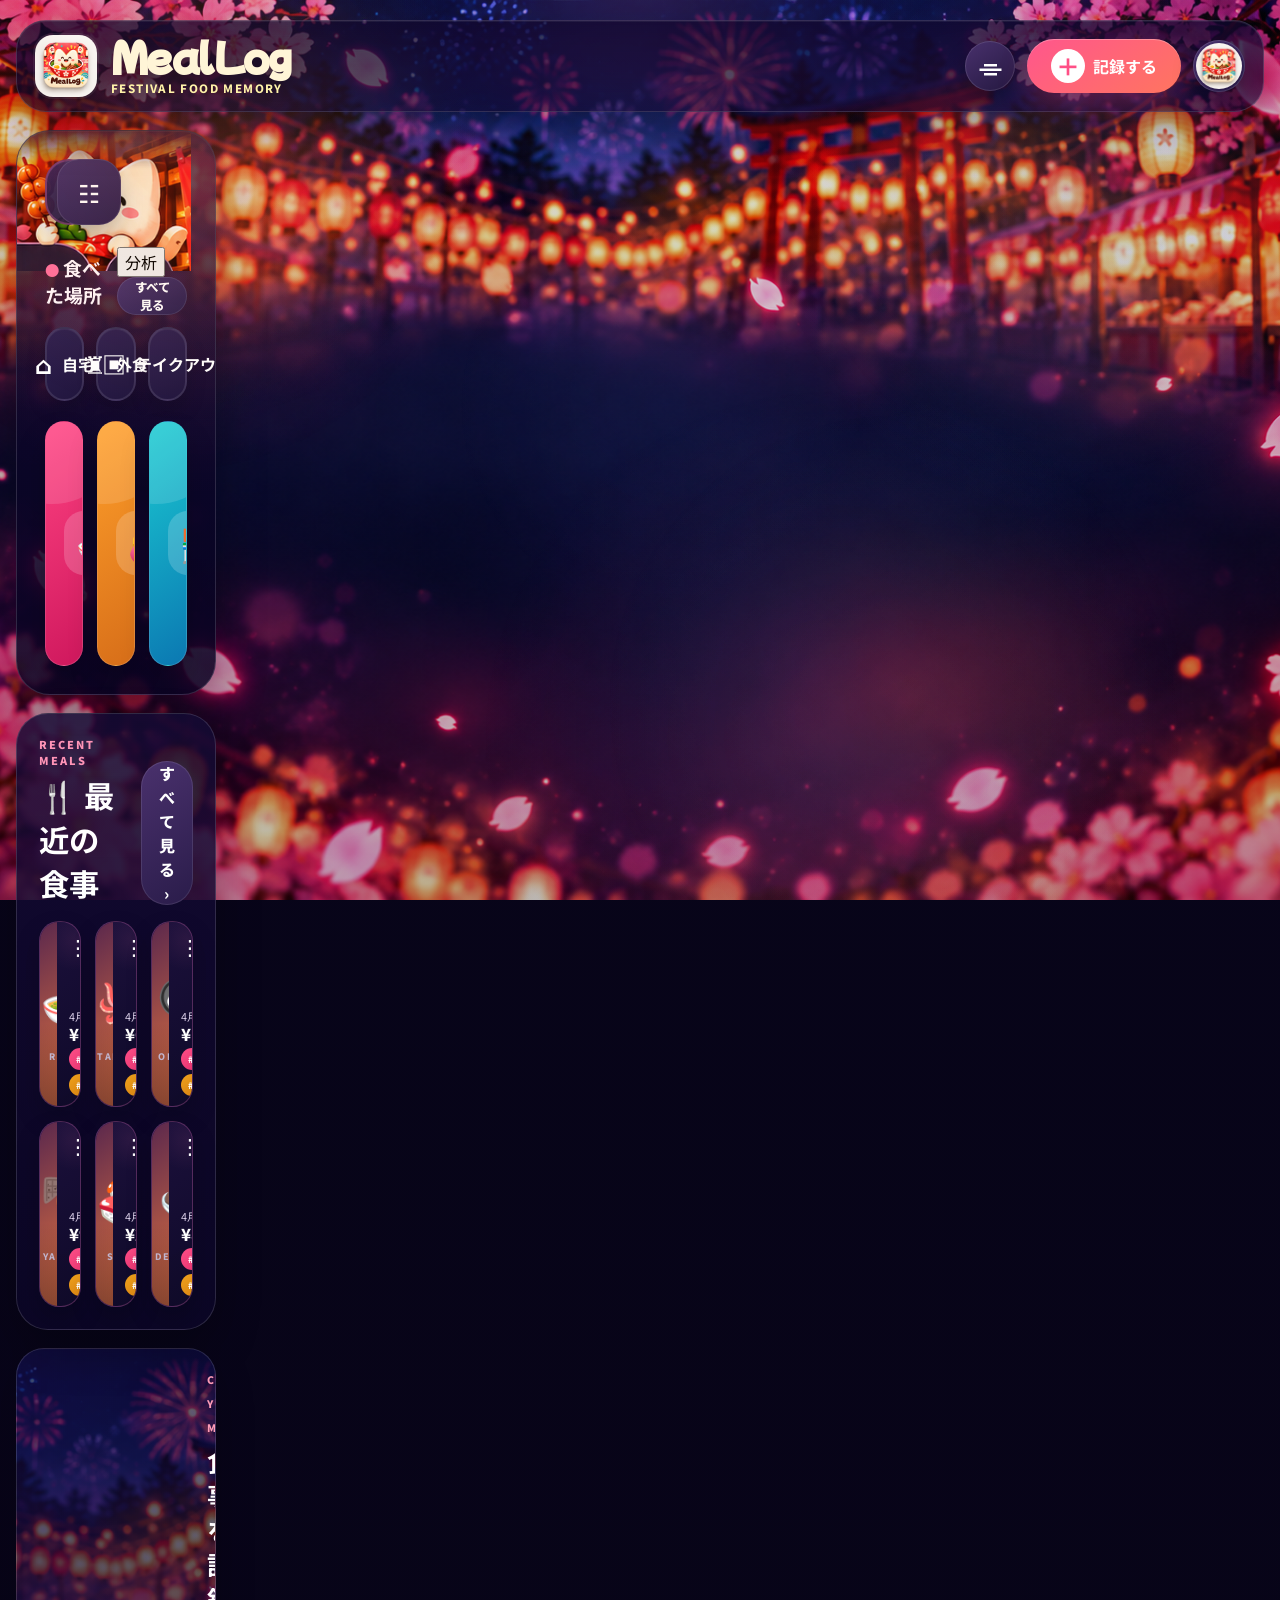
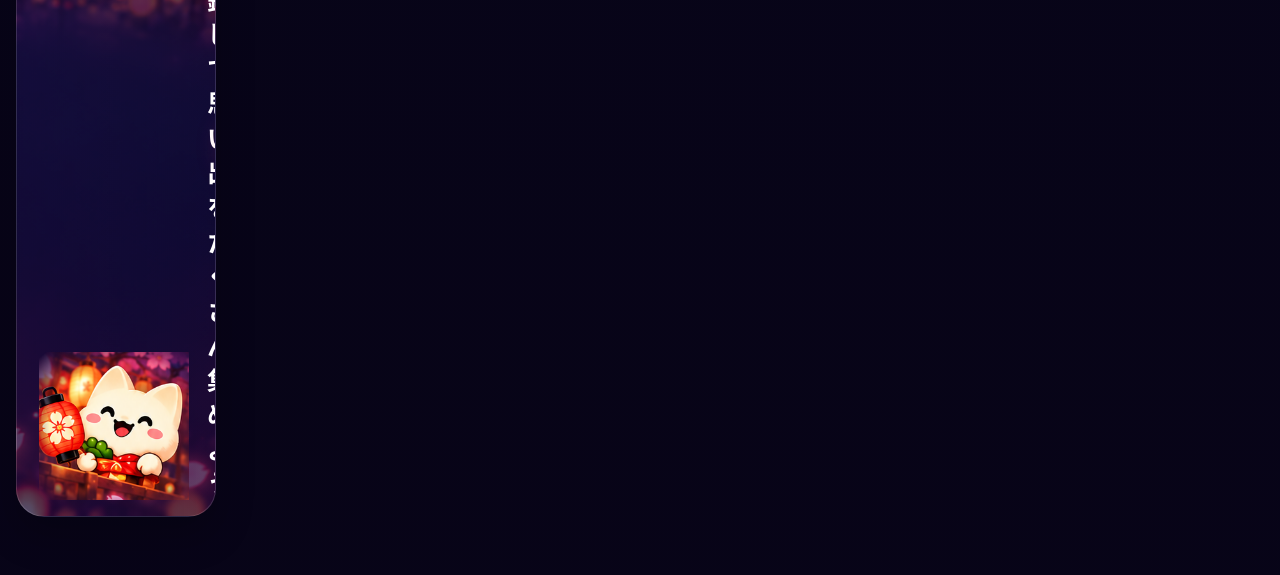
==== commit 772424c1: "Add files via upload" ====
--- a/preview.html
+++ b/preview.html
@@ -108,15 +108,6 @@
       </header>
 
       <div class="app-layout">
-        <aside class="desktop-sidebar" aria-label="メニュー">
-          <button class="side-nav active" type="button" data-side-action="home"><span>⌂</span><b>ホーム</b></button>
-          <button class="side-nav" type="button" data-side-action="meals"><span>🍴</span><b>食事の記録</b></button>
-          <button class="side-nav" type="button" data-side-action="stores"><span>▣</span><b>よく行く店</b></button>
-          <button class="side-nav" type="button" data-side-action="spend"><span>▤</span><b>食費の管理</b></button>
-          <button class="side-nav" type="button" data-side-action="stats"><span>▥</span><b>統計・レポート</b></button>
-          <button class="side-nav" type="button" data-side-action="favorite"><span>♡</span><b>お気に入り</b></button>
-          <button class="side-nav" type="button" data-side-action="settings"><span>⚙</span><b>設定</b></button>
-        </aside>
 
         <section class="main-stage">
           <section class="dashboard-panel">
@@ -127,7 +118,7 @@
             </div>
 
             <div class="place-section">
-              <div class="place-section-head"><h2><span>●</span> 食べた場所</h2><button id="clearPlaceFilterButton" class="clear-place active" type="button">すべて見る</button></div>
+              <div class="place-section-head"><h2><span>●</span> 食べた場所</h2><div class="place-head-actions"><button id="analysisButton" class="analysis-button place-analysis-button" type="button">分析</button><button id="clearPlaceFilterButton" class="clear-place active" type="button">すべて見る</button></div></div>
               <div class="place-buttons">
                 <button class="place-button home" type="button" data-place-filter="home"><span class="place-icon">⌂</span><strong>自宅</strong></button>
                 <button class="place-button dineout" type="button" data-place-filter="dineout"><span class="place-icon">♜</span><strong>外食</strong></button>
